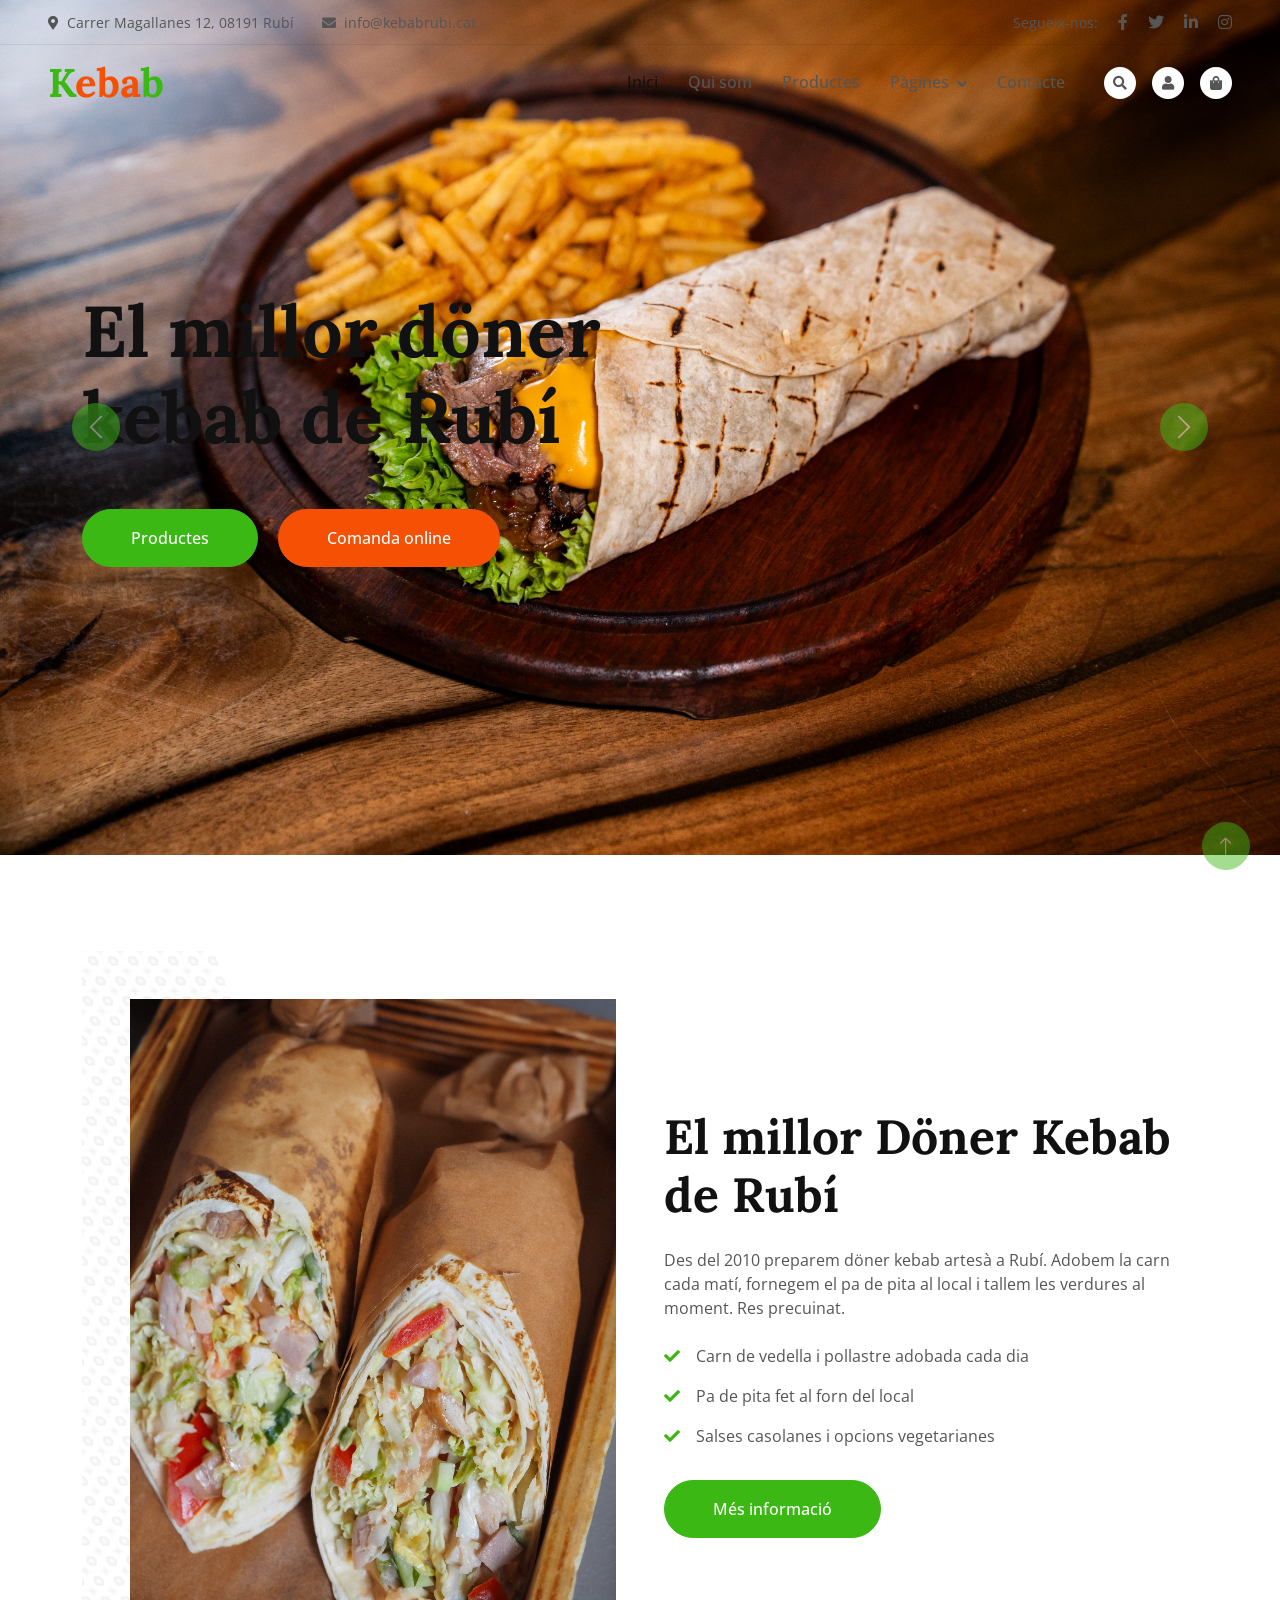
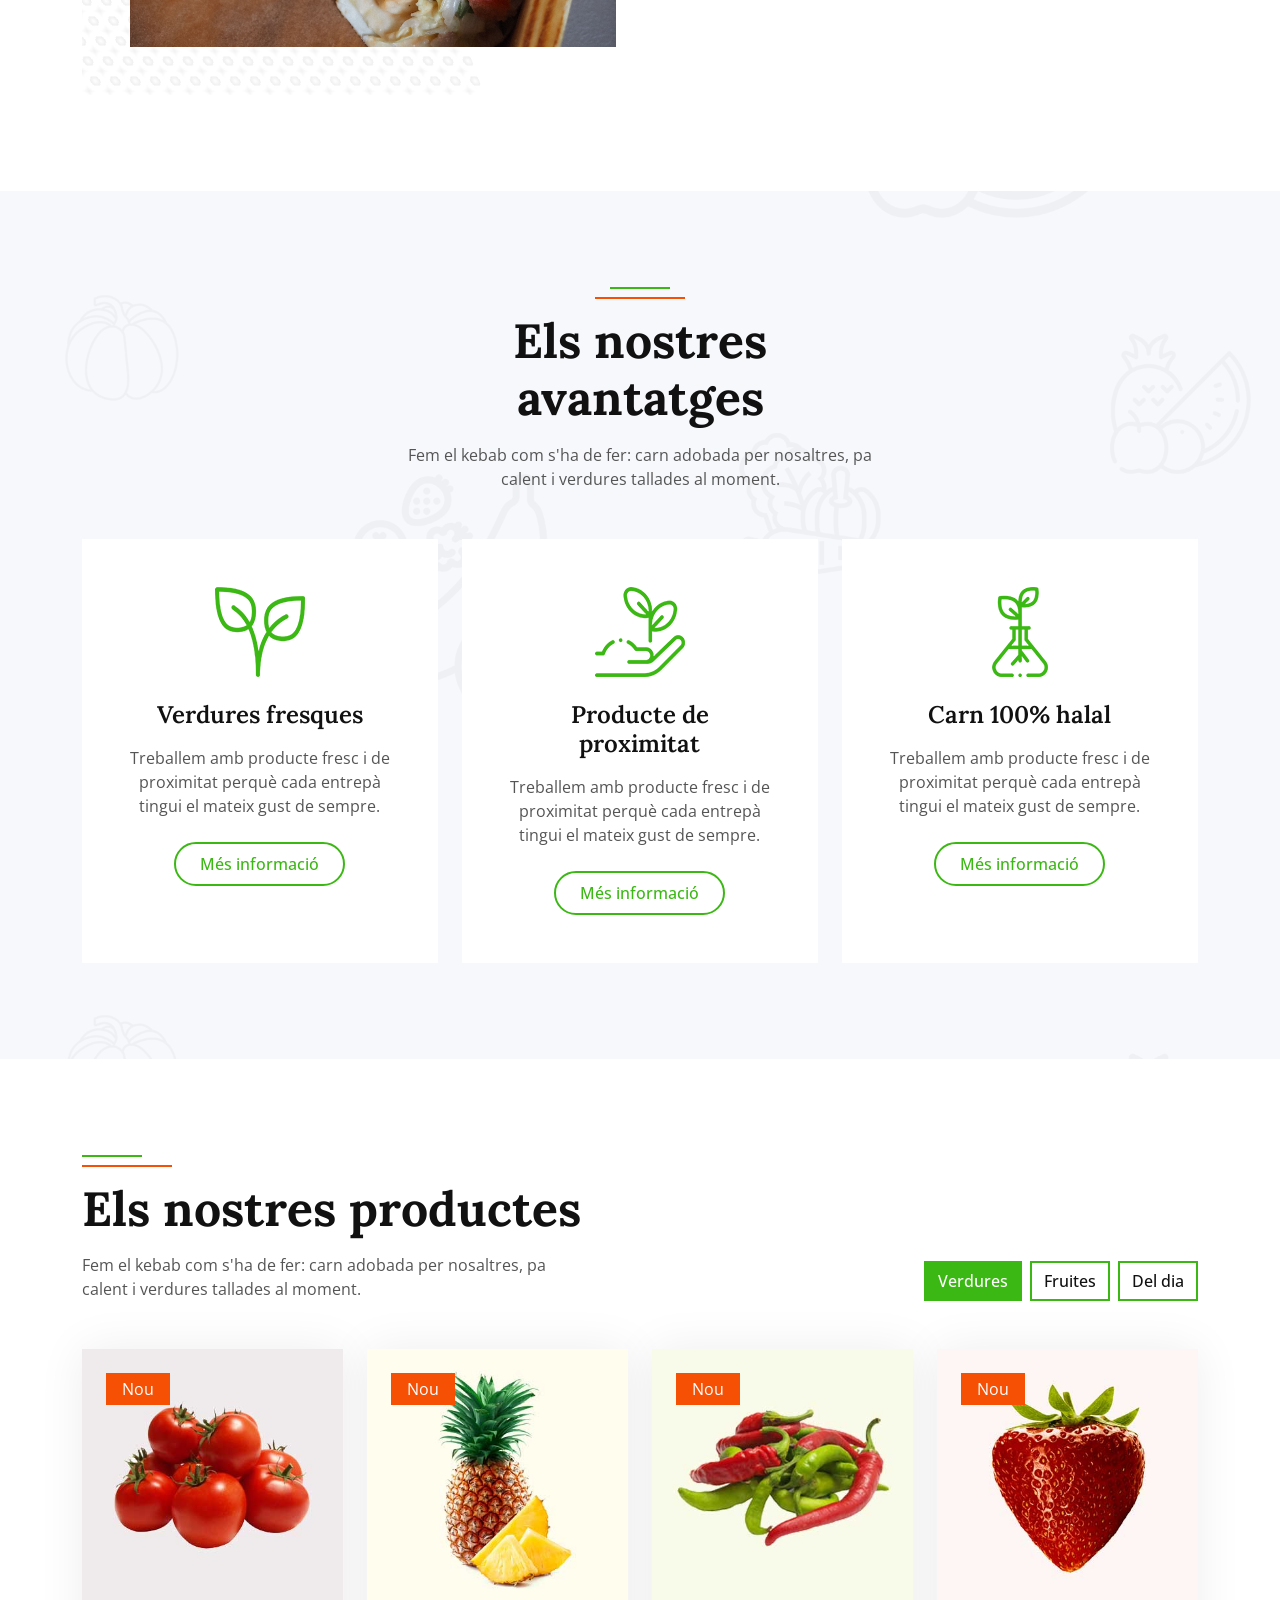
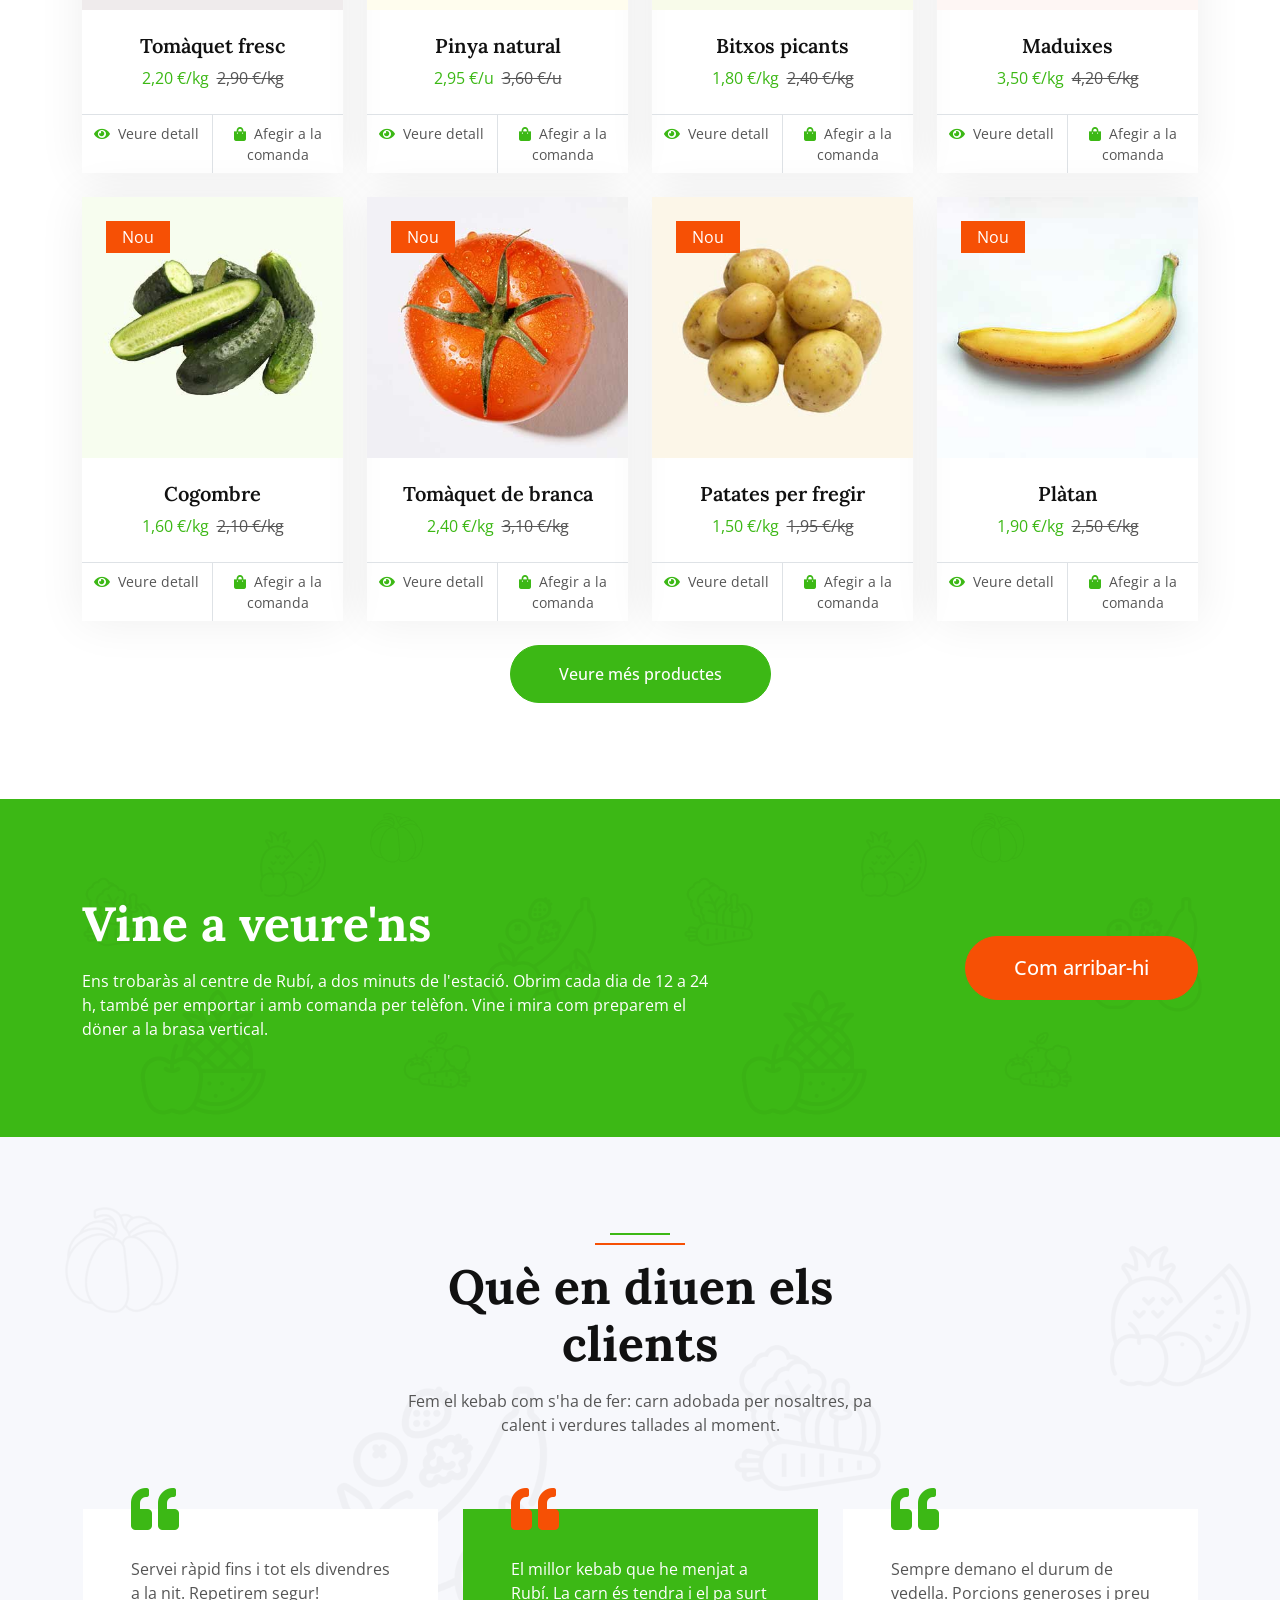
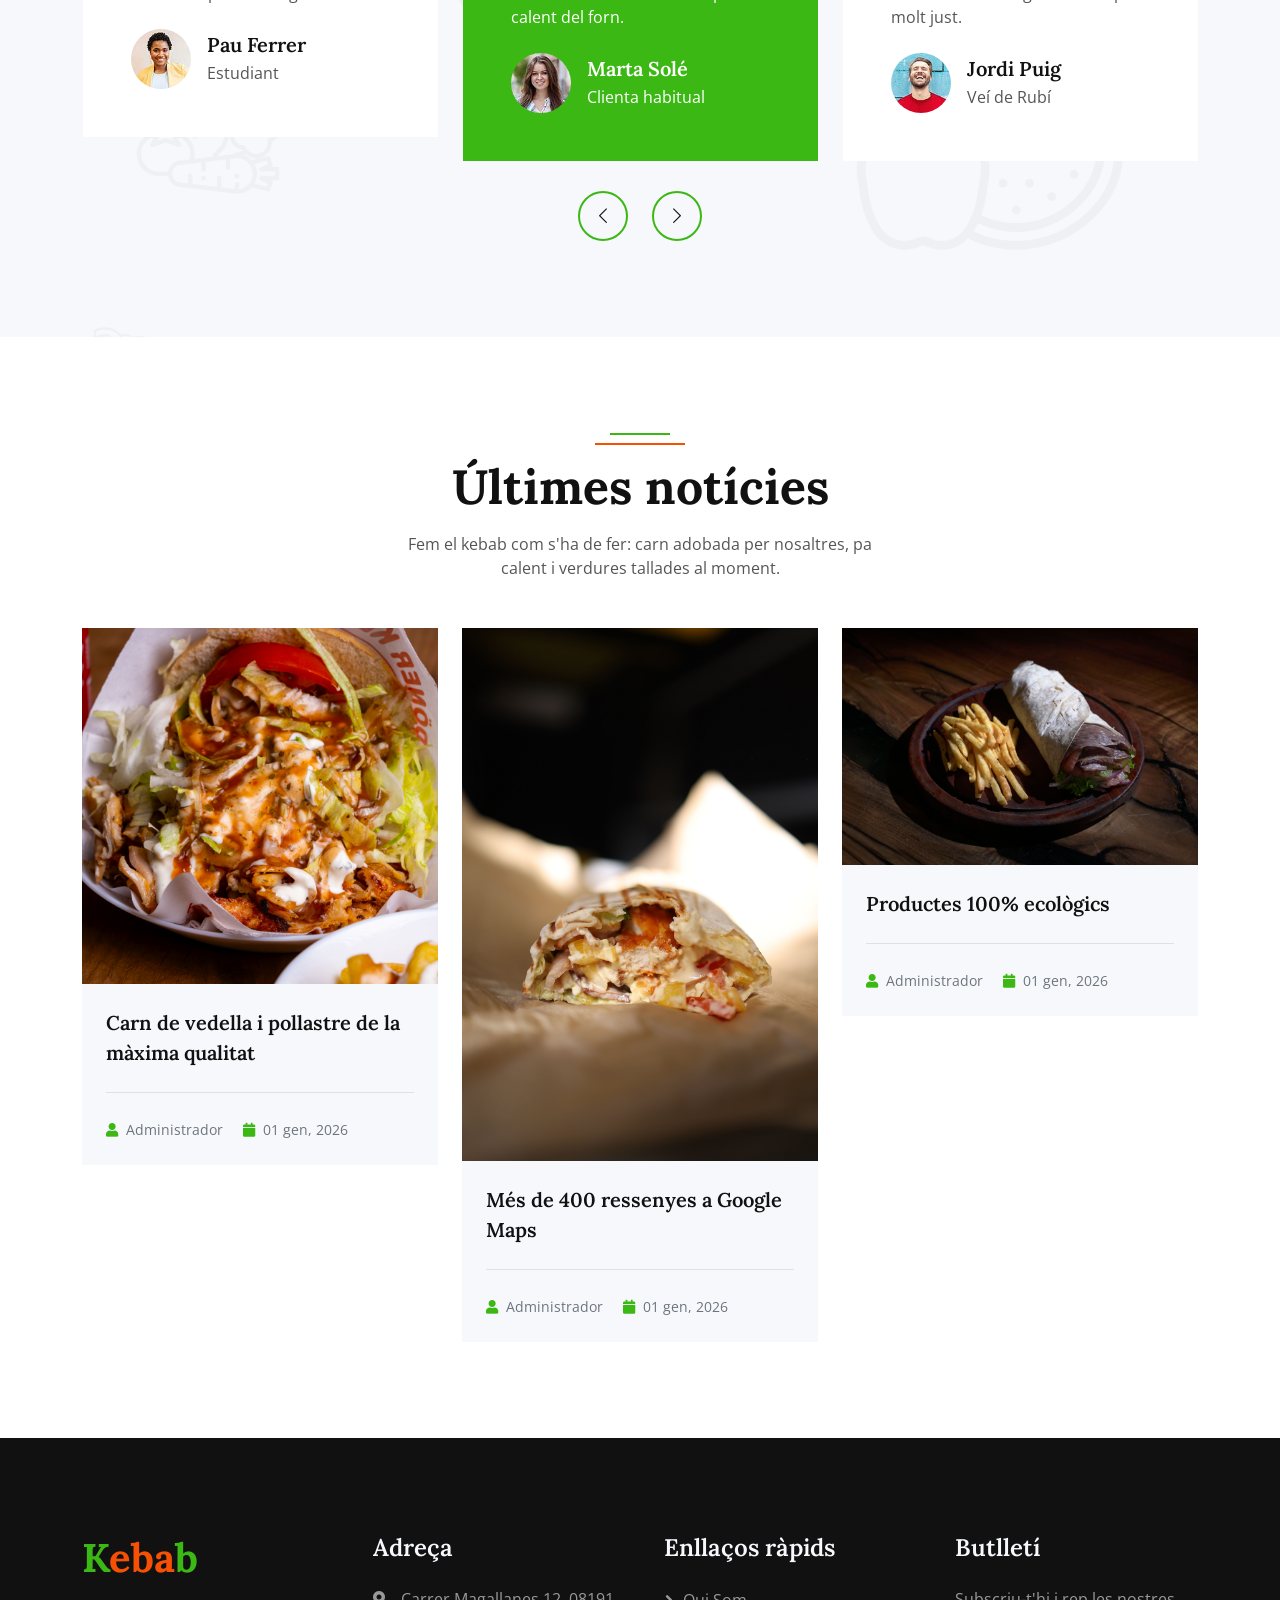
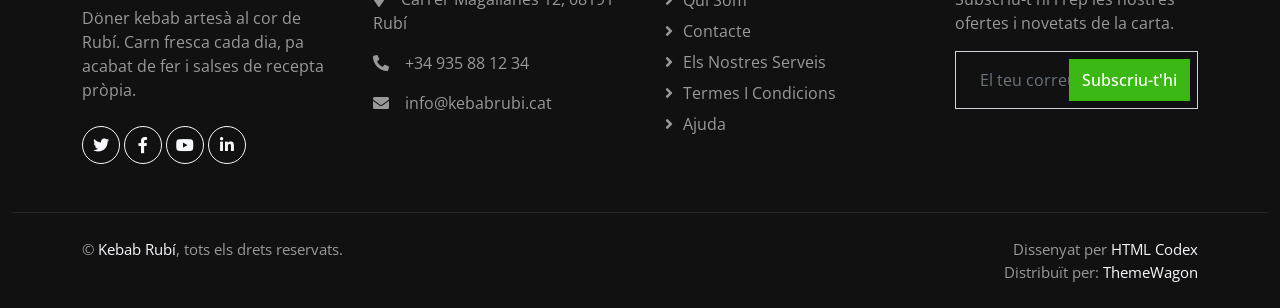
==== index.html @ 9c5b6d84 "Redistribució de carpetes" ====
<!DOCTYPE html>
<html lang="ca">

<head>
    <meta charset="utf-8">
    <title>Kebab Rubí - El millor döner kebab de Rubí</title>
    <meta content="width=device-width, initial-scale=1.0" name="viewport">
    <meta content="kebab, döner, durum, Rubí, menjar per emportar, pa de pita" name="keywords">
    <meta content="Döner kebab artesà a Rubí: carn fresca cada dia, pa acabat de fer i verdures de proximitat." name="description">

    <!-- Favicon -->
    <link href="img/favicon.ico" rel="icon">

    <!-- Google Web Fonts -->
    <link rel="preconnect" href="https://fonts.googleapis.com">
    <link rel="preconnect" href="https://fonts.gstatic.com" crossorigin>
    <link href="https://fonts.googleapis.com/css2?family=Open+Sans:wght@400;500&family=Lora:wght@600;700&display=swap" rel="stylesheet"> 

    <!-- Icon Font Stylesheet -->
    <link href="https://cdnjs.cloudflare.com/ajax/libs/font-awesome/5.10.0/css/all.min.css" rel="stylesheet">
    <link href="https://cdn.jsdelivr.net/npm/bootstrap-icons@1.4.1/font/bootstrap-icons.css" rel="stylesheet">

    <!-- Libraries Stylesheet -->
    <link href="lib/animate/animate.min.css" rel="stylesheet">
    <link href="lib/owlcarousel/assets/owl.carousel.min.css" rel="stylesheet">

    <!-- Customized Bootstrap Stylesheet -->
    <link href="css/bootstrap.min.css" rel="stylesheet">

    <!-- Template Stylesheet -->
    <link href="css/style.css" rel="stylesheet">
</head>

<body>
    <!-- Spinner Start -->
    <div id="spinner" class="show bg-white position-fixed translate-middle w-100 vh-100 top-50 start-50 d-flex align-items-center justify-content-center">
        <div class="spinner-border text-primary" role="status"></div>
    </div>
    <!-- Spinner End -->


    <!-- Navbar Start -->
    <div class="container-fluid fixed-top px-0 wow fadeIn" data-wow-delay="0.1s">
        <div class="top-bar row gx-0 align-items-center d-none d-lg-flex">
            <div class="col-lg-6 px-5 text-start">
                <small><i class="fa fa-map-marker-alt me-2"></i>Carrer Magallanes 12, 08191 Rubí</small>
                <small class="ms-4"><i class="fa fa-envelope me-2"></i>info@kebabrubi.cat</small>
            </div>
            <div class="col-lg-6 px-5 text-end">
                <small>Segueix-nos:</small>
                <a class="text-body ms-3" href=""><i class="fab fa-facebook-f"></i></a>
                <a class="text-body ms-3" href=""><i class="fab fa-twitter"></i></a>
                <a class="text-body ms-3" href=""><i class="fab fa-linkedin-in"></i></a>
                <a class="text-body ms-3" href=""><i class="fab fa-instagram"></i></a>
            </div>
        </div>

        <nav class="navbar navbar-expand-lg navbar-light py-lg-0 px-lg-5 wow fadeIn" data-wow-delay="0.1s">
            <a href="index.html" class="navbar-brand ms-4 ms-lg-0">
                <h1 class="fw-bold text-primary m-0">K<span class="text-secondary">eba</span>b</h1>
            </a>
            <button type="button" class="navbar-toggler me-4" data-bs-toggle="collapse" data-bs-target="#navbarCollapse">
                <span class="navbar-toggler-icon"></span>
            </button>
            <div class="collapse navbar-collapse" id="navbarCollapse">
                <div class="navbar-nav ms-auto p-4 p-lg-0">
                    <a href="index.html" class="nav-item nav-link active">Inici</a>
                    <a href="about.html" class="nav-item nav-link">Qui som</a>
                    <a href="product.html" class="nav-item nav-link">Productes</a>
                    <div class="nav-item dropdown">
                        <a href="#" class="nav-link dropdown-toggle" data-bs-toggle="dropdown">Pàgines</a>
                        <div class="dropdown-menu m-0">
                            <a href="blog.html" class="dropdown-item">Blog</a>
                            <a href="feature.html" class="dropdown-item">Avantatges</a>
                            <a href="testimonial.html" class="dropdown-item">Opinions</a>
                            <a href="404.html" class="dropdown-item">Pàgina 404</a>
                        </div>
                    </div>
                    <a href="contact.html" class="nav-item nav-link">Contacte</a>
                </div>
                <div class="d-none d-lg-flex ms-2">
                    <a class="btn-sm-square bg-white rounded-circle ms-3" href="">
                        <small class="fa fa-search text-body"></small>
                    </a>
                    <a class="btn-sm-square bg-white rounded-circle ms-3" href="">
                        <small class="fa fa-user text-body"></small>
                    </a>
                    <a class="btn-sm-square bg-white rounded-circle ms-3" href="">
                        <small class="fa fa-shopping-bag text-body"></small>
                    </a>
                </div>
            </div>
        </nav>
    </div>
    <!-- Navbar End -->


    <!-- Carousel Start -->
    <div class="container-fluid p-0 mb-5 wow fadeIn" data-wow-delay="0.1s">
        <div id="header-carousel" class="carousel slide" data-bs-ride="carousel">
            <div class="carousel-inner">
                <div class="carousel-item active">
                    <img class="w-100" src="img/carousel-1.jpg" alt="Image">
                    <div class="carousel-caption">
                        <div class="container">
                            <div class="row justify-content-start">
                                <div class="col-lg-7">
                                    <h1 class="display-2 mb-5 animated slideInDown">El millor döner kebab de Rubí</h1>
                                    <a href="" class="btn btn-primary rounded-pill py-sm-3 px-sm-5">Productes</a>
                                    <a href="" class="btn btn-secondary rounded-pill py-sm-3 px-sm-5 ms-3">Comanda online</a>
                                </div>
                            </div>
                        </div>
                    </div>
                </div>
                <div class="carousel-item">
                    <img class="w-100" src="img/carousel-2.jpg" alt="Image">
                    <div class="carousel-caption">
                        <div class="container">
                            <div class="row justify-content-start">
                                <div class="col-lg-7">
                                    <h1 class="display-2 mb-5 animated slideInDown">Carn fresca i pa acabat de fer</h1>
                                    <a href="" class="btn btn-primary rounded-pill py-sm-3 px-sm-5">Productes</a>
                                    <a href="" class="btn btn-secondary rounded-pill py-sm-3 px-sm-5 ms-3">Comanda online</a>
                                </div>
                            </div>
                        </div>
                    </div>
                </div>
            </div>
            <button class="carousel-control-prev" type="button" data-bs-target="#header-carousel"
                data-bs-slide="prev">
                <span class="carousel-control-prev-icon" aria-hidden="true"></span>
                <span class="visually-hidden">Anterior</span>
            </button>
            <button class="carousel-control-next" type="button" data-bs-target="#header-carousel"
                data-bs-slide="next">
                <span class="carousel-control-next-icon" aria-hidden="true"></span>
                <span class="visually-hidden">Següent</span>
            </button>
        </div>
    </div>
    <!-- Carousel End -->


    <!-- About Start -->
    <div class="container-xxl py-5">
        <div class="container">
            <div class="row g-5 align-items-center">
                <div class="col-lg-6 wow fadeIn" data-wow-delay="0.1s">
                    <div class="about-img position-relative overflow-hidden p-5 pe-0">
                        <img class="img-fluid w-100" src="img/about.jpg">
                    </div>
                </div>
                <div class="col-lg-6 wow fadeIn" data-wow-delay="0.5s">
                    <h1 class="display-5 mb-4">El millor Döner Kebab de Rubí</h1>
                    <p class="mb-4">Des del 2010 preparem döner kebab artesà a Rubí. Adobem la carn cada matí, fornegem el pa de pita al local i tallem les verdures al moment. Res precuinat.</p>
                    <p><i class="fa fa-check text-primary me-3"></i>Carn de vedella i pollastre adobada cada dia</p>
                    <p><i class="fa fa-check text-primary me-3"></i>Pa de pita fet al forn del local</p>
                    <p><i class="fa fa-check text-primary me-3"></i>Salses casolanes i opcions vegetarianes</p>
                    <a class="btn btn-primary rounded-pill py-3 px-5 mt-3" href="">Més informació</a>
                </div>
            </div>
        </div>
    </div>
    <!-- About End -->


    <!-- Feature Start -->
    <div class="container-fluid bg-light bg-icon my-5 py-6">
        <div class="container">
            <div class="section-header text-center mx-auto mb-5 wow fadeInUp" data-wow-delay="0.1s" style="max-width: 500px;">
                <h1 class="display-5 mb-3">Els nostres avantatges</h1>
                <p>Fem el kebab com s'ha de fer: carn adobada per nosaltres, pa calent i verdures tallades al moment.</p>
            </div>
            <div class="row g-4">
                <div class="col-lg-4 col-md-6 wow fadeInUp" data-wow-delay="0.1s">
                    <div class="bg-white text-center h-100 p-4 p-xl-5">
                        <img class="img-fluid mb-4" src="img/icon-1.png" alt="">
                        <h4 class="mb-3">Verdures fresques</h4>
                        <p class="mb-4">Treballem amb producte fresc i de proximitat perquè cada entrepà tingui el mateix gust de sempre.</p>
                        <a class="btn btn-outline-primary border-2 py-2 px-4 rounded-pill" href="">Més informació</a>
                    </div>
                </div>
                <div class="col-lg-4 col-md-6 wow fadeInUp" data-wow-delay="0.3s">
                    <div class="bg-white text-center h-100 p-4 p-xl-5">
                        <img class="img-fluid mb-4" src="img/icon-2.png" alt="">
                        <h4 class="mb-3">Producte de proximitat</h4>
                        <p class="mb-4">Treballem amb producte fresc i de proximitat perquè cada entrepà tingui el mateix gust de sempre.</p>
                        <a class="btn btn-outline-primary border-2 py-2 px-4 rounded-pill" href="">Més informació</a>
                    </div>
                </div>
                <div class="col-lg-4 col-md-6 wow fadeInUp" data-wow-delay="0.5s">
                    <div class="bg-white text-center h-100 p-4 p-xl-5">
                        <img class="img-fluid mb-4" src="img/icon-3.png" alt="">
                        <h4 class="mb-3">Carn 100% halal</h4>
                        <p class="mb-4">Treballem amb producte fresc i de proximitat perquè cada entrepà tingui el mateix gust de sempre.</p>
                        <a class="btn btn-outline-primary border-2 py-2 px-4 rounded-pill" href="">Més informació</a>
                    </div>
                </div>
            </div>
        </div>
    </div>
    <!-- Feature End -->


    <!-- Product Start -->
    <div class="container-xxl py-5">
        <div class="container">
            <div class="row g-0 gx-5 align-items-end">
                <div class="col-lg-6">
                    <div class="section-header text-start mb-5 wow fadeInUp" data-wow-delay="0.1s" style="max-width: 500px;">
                        <h1 class="display-5 mb-3">Els nostres productes</h1>
                        <p>Fem el kebab com s'ha de fer: carn adobada per nosaltres, pa calent i verdures tallades al moment.</p>
                    </div>
                </div>
                <div class="col-lg-6 text-start text-lg-end wow slideInRight" data-wow-delay="0.1s">
                    <ul class="nav nav-pills d-inline-flex justify-content-end mb-5">
                        <li class="nav-item me-2">
                            <a class="btn btn-outline-primary border-2 active" data-bs-toggle="pill" href="#tab-1">Verdures</a>
                        </li>
                        <li class="nav-item me-2">
                            <a class="btn btn-outline-primary border-2" data-bs-toggle="pill" href="#tab-2">Fruites</a>
                        </li>
                        <li class="nav-item me-0">
                            <a class="btn btn-outline-primary border-2" data-bs-toggle="pill" href="#tab-3">Del dia</a>
                        </li>
                    </ul>
                </div>
            </div>
            <div class="tab-content">
                <div id="tab-1" class="tab-pane fade show p-0 active">
                    <div class="row g-4">
                        <div class="col-xl-3 col-lg-4 col-md-6 wow fadeInUp" data-wow-delay="0.1s">
                            <div class="product-item">
                                <div class="position-relative bg-light overflow-hidden">
                                    <img class="img-fluid w-100" src="img/product-1.jpg" alt="">
                                    <div class="bg-secondary rounded text-white position-absolute start-0 top-0 m-4 py-1 px-3">Nou</div>
                                </div>
                                <div class="text-center p-4">
                                    <a class="d-block h5 mb-2" href="">Tomàquet fresc</a>
                                    <span class="text-primary me-1">2,20 €/kg</span>
                                    <span class="text-body text-decoration-line-through">2,90 €/kg</span>
                                </div>
                                <div class="d-flex border-top">
                                    <small class="w-50 text-center border-end py-2">
                                        <a class="text-body" href=""><i class="fa fa-eye text-primary me-2"></i>Veure detall</a>
                                    </small>
                                    <small class="w-50 text-center py-2">
                                        <a class="text-body" href=""><i class="fa fa-shopping-bag text-primary me-2"></i>Afegir a la comanda</a>
                                    </small>
                                </div>
                            </div>
                        </div>
                        <div class="col-xl-3 col-lg-4 col-md-6 wow fadeInUp" data-wow-delay="0.3s">
                            <div class="product-item">
                                <div class="position-relative bg-light overflow-hidden">
                                    <img class="img-fluid w-100" src="img/product-2.jpg" alt="">
                                    <div class="bg-secondary rounded text-white position-absolute start-0 top-0 m-4 py-1 px-3">Nou</div>
                                </div>
                                <div class="text-center p-4">
                                    <a class="d-block h5 mb-2" href="">Pinya natural</a>
                                    <span class="text-primary me-1">2,95 €/u</span>
                                    <span class="text-body text-decoration-line-through">3,60 €/u</span>
                                </div>
                                <div class="d-flex border-top">
                                    <small class="w-50 text-center border-end py-2">
                                        <a class="text-body" href=""><i class="fa fa-eye text-primary me-2"></i>Veure detall</a>
                                    </small>
                                    <small class="w-50 text-center py-2">
                                        <a class="text-body" href=""><i class="fa fa-shopping-bag text-primary me-2"></i>Afegir a la comanda</a>
                                    </small>
                                </div>
                            </div>
                        </div>
                        <div class="col-xl-3 col-lg-4 col-md-6 wow fadeInUp" data-wow-delay="0.5s">
                            <div class="product-item">
                                <div class="position-relative bg-light overflow-hidden">
                                    <img class="img-fluid w-100" src="img/product-3.jpg" alt="">
                                    <div class="bg-secondary rounded text-white position-absolute start-0 top-0 m-4 py-1 px-3">Nou</div>
                                </div>
                                <div class="text-center p-4">
                                    <a class="d-block h5 mb-2" href="">Bitxos picants</a>
                                    <span class="text-primary me-1">1,80 €/kg</span>
                                    <span class="text-body text-decoration-line-through">2,40 €/kg</span>
                                </div>
                                <div class="d-flex border-top">
                                    <small class="w-50 text-center border-end py-2">
                                        <a class="text-body" href=""><i class="fa fa-eye text-primary me-2"></i>Veure detall</a>
                                    </small>
                                    <small class="w-50 text-center py-2">
                                        <a class="text-body" href=""><i class="fa fa-shopping-bag text-primary me-2"></i>Afegir a la comanda</a>
                                    </small>
                                </div>
                            </div>
                        </div>
                        <div class="col-xl-3 col-lg-4 col-md-6 wow fadeInUp" data-wow-delay="0.7s">
                            <div class="product-item">
                                <div class="position-relative bg-light overflow-hidden">
                                    <img class="img-fluid w-100" src="img/product-4.jpg" alt="">
                                    <div class="bg-secondary rounded text-white position-absolute start-0 top-0 m-4 py-1 px-3">Nou</div>
                                </div>
                                <div class="text-center p-4">
                                    <a class="d-block h5 mb-2" href="">Maduixes</a>
                                    <span class="text-primary me-1">3,50 €/kg</span>
                                    <span class="text-body text-decoration-line-through">4,20 €/kg</span>
                                </div>
                                <div class="d-flex border-top">
                                    <small class="w-50 text-center border-end py-2">
                                        <a class="text-body" href=""><i class="fa fa-eye text-primary me-2"></i>Veure detall</a>
                                    </small>
                                    <small class="w-50 text-center py-2">
                                        <a class="text-body" href=""><i class="fa fa-shopping-bag text-primary me-2"></i>Afegir a la comanda</a>
                                    </small>
                                </div>
                            </div>
                        </div>
                        <div class="col-xl-3 col-lg-4 col-md-6 wow fadeInUp" data-wow-delay="0.1s">
                            <div class="product-item">
                                <div class="position-relative bg-light overflow-hidden">
                                    <img class="img-fluid w-100" src="img/product-5.jpg" alt="">
                                    <div class="bg-secondary rounded text-white position-absolute start-0 top-0 m-4 py-1 px-3">Nou</div>
                                </div>
                                <div class="text-center p-4">
                                    <a class="d-block h5 mb-2" href="">Cogombre</a>
                                    <span class="text-primary me-1">1,60 €/kg</span>
                                    <span class="text-body text-decoration-line-through">2,10 €/kg</span>
                                </div>
                                <div class="d-flex border-top">
                                    <small class="w-50 text-center border-end py-2">
                                        <a class="text-body" href=""><i class="fa fa-eye text-primary me-2"></i>Veure detall</a>
                                    </small>
                                    <small class="w-50 text-center py-2">
                                        <a class="text-body" href=""><i class="fa fa-shopping-bag text-primary me-2"></i>Afegir a la comanda</a>
                                    </small>
                                </div>
                            </div>
                        </div>
                        <div class="col-xl-3 col-lg-4 col-md-6 wow fadeInUp" data-wow-delay="0.3s">
                            <div class="product-item">
                                <div class="position-relative bg-light overflow-hidden">
                                    <img class="img-fluid w-100" src="img/product-6.jpg" alt="">
                                    <div class="bg-secondary rounded text-white position-absolute start-0 top-0 m-4 py-1 px-3">Nou</div>
                                </div>
                                <div class="text-center p-4">
                                    <a class="d-block h5 mb-2" href="">Tomàquet de branca</a>
                                    <span class="text-primary me-1">2,40 €/kg</span>
                                    <span class="text-body text-decoration-line-through">3,10 €/kg</span>
                                </div>
                                <div class="d-flex border-top">
                                    <small class="w-50 text-center border-end py-2">
                                        <a class="text-body" href=""><i class="fa fa-eye text-primary me-2"></i>Veure detall</a>
                                    </small>
                                    <small class="w-50 text-center py-2">
                                        <a class="text-body" href=""><i class="fa fa-shopping-bag text-primary me-2"></i>Afegir a la comanda</a>
                                    </small>
                                </div>
                            </div>
                        </div>
                        <div class="col-xl-3 col-lg-4 col-md-6 wow fadeInUp" data-wow-delay="0.5s">
                            <div class="product-item">
                                <div class="position-relative bg-light overflow-hidden">
                                    <img class="img-fluid w-100" src="img/product-7.jpg" alt="">
                                    <div class="bg-secondary rounded text-white position-absolute start-0 top-0 m-4 py-1 px-3">Nou</div>
                                </div>
                                <div class="text-center p-4">
                                    <a class="d-block h5 mb-2" href="">Patates per fregir</a>
                                    <span class="text-primary me-1">1,50 €/kg</span>
                                    <span class="text-body text-decoration-line-through">1,95 €/kg</span>
                                </div>
                                <div class="d-flex border-top">
                                    <small class="w-50 text-center border-end py-2">
                                        <a class="text-body" href=""><i class="fa fa-eye text-primary me-2"></i>Veure detall</a>
                                    </small>
                                    <small class="w-50 text-center py-2">
                                        <a class="text-body" href=""><i class="fa fa-shopping-bag text-primary me-2"></i>Afegir a la comanda</a>
                                    </small>
                                </div>
                            </div>
                        </div>
                        <div class="col-xl-3 col-lg-4 col-md-6 wow fadeInUp" data-wow-delay="0.7s">
                            <div class="product-item">
                                <div class="position-relative bg-light overflow-hidden">
                                    <img class="img-fluid w-100" src="img/product-8.jpg" alt="">
                                    <div class="bg-secondary rounded text-white position-absolute start-0 top-0 m-4 py-1 px-3">Nou</div>
                                </div>
                                <div class="text-center p-4">
                                    <a class="d-block h5 mb-2" href="">Plàtan</a>
                                    <span class="text-primary me-1">1,90 €/kg</span>
                                    <span class="text-body text-decoration-line-through">2,50 €/kg</span>
                                </div>
                                <div class="d-flex border-top">
                                    <small class="w-50 text-center border-end py-2">
                                        <a class="text-body" href=""><i class="fa fa-eye text-primary me-2"></i>Veure detall</a>
                                    </small>
                                    <small class="w-50 text-center py-2">
                                        <a class="text-body" href=""><i class="fa fa-shopping-bag text-primary me-2"></i>Afegir a la comanda</a>
                                    </small>
                                </div>
                            </div>
                        </div>
                        <div class="col-12 text-center wow fadeInUp" data-wow-delay="0.1s">
                            <a class="btn btn-primary rounded-pill py-3 px-5" href="">Veure més productes</a>
                        </div>
                    </div>
                </div>
                <div id="tab-2" class="tab-pane fade show p-0">
                    <div class="row g-4">
                        <div class="col-xl-3 col-lg-4 col-md-6">
                            <div class="product-item">
                                <div class="position-relative bg-light overflow-hidden">
                                    <img class="img-fluid w-100" src="img/product-1.jpg" alt="">
                                    <div class="bg-secondary rounded text-white position-absolute start-0 top-0 m-4 py-1 px-3">Nou</div>
                                </div>
                                <div class="text-center p-4">
                                    <a class="d-block h5 mb-2" href="">Tomàquet fresc</a>
                                    <span class="text-primary me-1">2,20 €/kg</span>
                                    <span class="text-body text-decoration-line-through">2,90 €/kg</span>
                                </div>
                                <div class="d-flex border-top">
                                    <small class="w-50 text-center border-end py-2">
                                        <a class="text-body" href=""><i class="fa fa-eye text-primary me-2"></i>Veure detall</a>
                                    </small>
                                    <small class="w-50 text-center py-2">
                                        <a class="text-body" href=""><i class="fa fa-shopping-bag text-primary me-2"></i>Afegir a la comanda</a>
                                    </small>
                                </div>
                            </div>
                        </div>
                        <div class="col-xl-3 col-lg-4 col-md-6">
                            <div class="product-item">
                                <div class="position-relative bg-light overflow-hidden">
                                    <img class="img-fluid w-100" src="img/product-2.jpg" alt="">
                                    <div class="bg-secondary rounded text-white position-absolute start-0 top-0 m-4 py-1 px-3">Nou</div>
                                </div>
                                <div class="text-center p-4">
                                    <a class="d-block h5 mb-2" href="">Pinya natural</a>
                                    <span class="text-primary me-1">2,95 €/u</span>
                                    <span class="text-body text-decoration-line-through">3,60 €/u</span>
                                </div>
                                <div class="d-flex border-top">
                                    <small class="w-50 text-center border-end py-2">
                                        <a class="text-body" href=""><i class="fa fa-eye text-primary me-2"></i>Veure detall</a>
                                    </small>
                                    <small class="w-50 text-center py-2">
                                        <a class="text-body" href=""><i class="fa fa-shopping-bag text-primary me-2"></i>Afegir a la comanda</a>
                                    </small>
                                </div>
                            </div>
                        </div>
                        <div class="col-xl-3 col-lg-4 col-md-6">
                            <div class="product-item">
                                <div class="position-relative bg-light overflow-hidden">
                                    <img class="img-fluid w-100" src="img/product-3.jpg" alt="">
                                    <div class="bg-secondary rounded text-white position-absolute start-0 top-0 m-4 py-1 px-3">Nou</div>
                                </div>
                                <div class="text-center p-4">
                                    <a class="d-block h5 mb-2" href="">Bitxos picants</a>
                                    <span class="text-primary me-1">1,80 €/kg</span>
                                    <span class="text-body text-decoration-line-through">2,40 €/kg</span>
                                </div>
                                <div class="d-flex border-top">
                                    <small class="w-50 text-center border-end py-2">
                                        <a class="text-body" href=""><i class="fa fa-eye text-primary me-2"></i>Veure detall</a>
                                    </small>
                                    <small class="w-50 text-center py-2">
                                        <a class="text-body" href=""><i class="fa fa-shopping-bag text-primary me-2"></i>Afegir a la comanda</a>
                                    </small>
                                </div>
                            </div>
                        </div>
                        <div class="col-xl-3 col-lg-4 col-md-6">
                            <div class="product-item">
                                <div class="position-relative bg-light overflow-hidden">
                                    <img class="img-fluid w-100" src="img/product-4.jpg" alt="">
                                    <div class="bg-secondary rounded text-white position-absolute start-0 top-0 m-4 py-1 px-3">Nou</div>
                                </div>
                                <div class="text-center p-4">
                                    <a class="d-block h5 mb-2" href="">Maduixes</a>
                                    <span class="text-primary me-1">3,50 €/kg</span>
                                    <span class="text-body text-decoration-line-through">4,20 €/kg</span>
                                </div>
                                <div class="d-flex border-top">
                                    <small class="w-50 text-center border-end py-2">
                                        <a class="text-body" href=""><i class="fa fa-eye text-primary me-2"></i>Veure detall</a>
                                    </small>
                                    <small class="w-50 text-center py-2">
                                        <a class="text-body" href=""><i class="fa fa-shopping-bag text-primary me-2"></i>Afegir a la comanda</a>
                                    </small>
                                </div>
                            </div>
                        </div>
                        <div class="col-xl-3 col-lg-4 col-md-6">
                            <div class="product-item">
                                <div class="position-relative bg-light overflow-hidden">
                                    <img class="img-fluid w-100" src="img/product-5.jpg" alt="">
                                    <div class="bg-secondary rounded text-white position-absolute start-0 top-0 m-4 py-1 px-3">Nou</div>
                                </div>
                                <div class="text-center p-4">
                                    <a class="d-block h5 mb-2" href="">Cogombre</a>
                                    <span class="text-primary me-1">1,60 €/kg</span>
                                    <span class="text-body text-decoration-line-through">2,10 €/kg</span>
                                </div>
                                <div class="d-flex border-top">
                                    <small class="w-50 text-center border-end py-2">
                                        <a class="text-body" href=""><i class="fa fa-eye text-primary me-2"></i>Veure detall</a>
                                    </small>
                                    <small class="w-50 text-center py-2">
                                        <a class="text-body" href=""><i class="fa fa-shopping-bag text-primary me-2"></i>Afegir a la comanda</a>
                                    </small>
                                </div>
                            </div>
                        </div>
                        <div class="col-xl-3 col-lg-4 col-md-6">
                            <div class="product-item">
                                <div class="position-relative bg-light overflow-hidden">
                                    <img class="img-fluid w-100" src="img/product-6.jpg" alt="">
                                    <div class="bg-secondary rounded text-white position-absolute start-0 top-0 m-4 py-1 px-3">Nou</div>
                                </div>
                                <div class="text-center p-4">
                                    <a class="d-block h5 mb-2" href="">Tomàquet de branca</a>
                                    <span class="text-primary me-1">2,40 €/kg</span>
                                    <span class="text-body text-decoration-line-through">3,10 €/kg</span>
                                </div>
                                <div class="d-flex border-top">
                                    <small class="w-50 text-center border-end py-2">
                                        <a class="text-body" href=""><i class="fa fa-eye text-primary me-2"></i>Veure detall</a>
                                    </small>
                                    <small class="w-50 text-center py-2">
                                        <a class="text-body" href=""><i class="fa fa-shopping-bag text-primary me-2"></i>Afegir a la comanda</a>
                                    </small>
                                </div>
                            </div>
                        </div>
                        <div class="col-xl-3 col-lg-4 col-md-6">
                            <div class="product-item">
                                <div class="position-relative bg-light overflow-hidden">
                                    <img class="img-fluid w-100" src="img/product-7.jpg" alt="">
                                    <div class="bg-secondary rounded text-white position-absolute start-0 top-0 m-4 py-1 px-3">Nou</div>
                                </div>
                                <div class="text-center p-4">
                                    <a class="d-block h5 mb-2" href="">Patates per fregir</a>
                                    <span class="text-primary me-1">1,50 €/kg</span>
                                    <span class="text-body text-decoration-line-through">1,95 €/kg</span>
                                </div>
                                <div class="d-flex border-top">
                                    <small class="w-50 text-center border-end py-2">
                                        <a class="text-body" href=""><i class="fa fa-eye text-primary me-2"></i>Veure detall</a>
                                    </small>
                                    <small class="w-50 text-center py-2">
                                        <a class="text-body" href=""><i class="fa fa-shopping-bag text-primary me-2"></i>Afegir a la comanda</a>
                                    </small>
                                </div>
                            </div>
                        </div>
                        <div class="col-xl-3 col-lg-4 col-md-6">
                            <div class="product-item">
                                <div class="position-relative bg-light overflow-hidden">
                                    <img class="img-fluid w-100" src="img/product-8.jpg" alt="">
                                    <div class="bg-secondary rounded text-white position-absolute start-0 top-0 m-4 py-1 px-3">Nou</div>
                                </div>
                                <div class="text-center p-4">
                                    <a class="d-block h5 mb-2" href="">Plàtan</a>
                                    <span class="text-primary me-1">1,90 €/kg</span>
                                    <span class="text-body text-decoration-line-through">2,50 €/kg</span>
                                </div>
                                <div class="d-flex border-top">
                                    <small class="w-50 text-center border-end py-2">
                                        <a class="text-body" href=""><i class="fa fa-eye text-primary me-2"></i>Veure detall</a>
                                    </small>
                                    <small class="w-50 text-center py-2">
                                        <a class="text-body" href=""><i class="fa fa-shopping-bag text-primary me-2"></i>Afegir a la comanda</a>
                                    </small>
                                </div>
                            </div>
                        </div>
                        <div class="col-12 text-center">
                            <a class="btn btn-primary rounded-pill py-3 px-5" href="">Veure més productes</a>
                        </div>
                    </div>
                </div>
                <div id="tab-3" class="tab-pane fade show p-0">
                    <div class="row g-4">
                        <div class="col-xl-3 col-lg-4 col-md-6">
                            <div class="product-item">
                                <div class="position-relative bg-light overflow-hidden">
                                    <img class="img-fluid w-100" src="img/product-1.jpg" alt="">
                                    <div class="bg-secondary rounded text-white position-absolute start-0 top-0 m-4 py-1 px-3">Nou</div>
                                </div>
                                <div class="text-center p-4">
                                    <a class="d-block h5 mb-2" href="">Tomàquet fresc</a>
                                    <span class="text-primary me-1">2,20 €/kg</span>
                                    <span class="text-body text-decoration-line-through">2,90 €/kg</span>
                                </div>
                                <div class="d-flex border-top">
                                    <small class="w-50 text-center border-end py-2">
                                        <a class="text-body" href=""><i class="fa fa-eye text-primary me-2"></i>Veure detall</a>
                                    </small>
                                    <small class="w-50 text-center py-2">
                                        <a class="text-body" href=""><i class="fa fa-shopping-bag text-primary me-2"></i>Afegir a la comanda</a>
                                    </small>
                                </div>
                            </div>
                        </div>
                        <div class="col-xl-3 col-lg-4 col-md-6">
                            <div class="product-item">
                                <div class="position-relative bg-light overflow-hidden">
                                    <img class="img-fluid w-100" src="img/product-2.jpg" alt="">
                                    <div class="bg-secondary rounded text-white position-absolute start-0 top-0 m-4 py-1 px-3">Nou</div>
                                </div>
                                <div class="text-center p-4">
                                    <a class="d-block h5 mb-2" href="">Pinya natural</a>
                                    <span class="text-primary me-1">2,95 €/u</span>
                                    <span class="text-body text-decoration-line-through">3,60 €/u</span>
                                </div>
                                <div class="d-flex border-top">
                                    <small class="w-50 text-center border-end py-2">
                                        <a class="text-body" href=""><i class="fa fa-eye text-primary me-2"></i>Veure detall</a>
                                    </small>
                                    <small class="w-50 text-center py-2">
                                        <a class="text-body" href=""><i class="fa fa-shopping-bag text-primary me-2"></i>Afegir a la comanda</a>
                                    </small>
                                </div>
                            </div>
                        </div>
                        <div class="col-xl-3 col-lg-4 col-md-6">
                            <div class="product-item">
                                <div class="position-relative bg-light overflow-hidden">
                                    <img class="img-fluid w-100" src="img/product-3.jpg" alt="">
                                    <div class="bg-secondary rounded text-white position-absolute start-0 top-0 m-4 py-1 px-3">Nou</div>
                                </div>
                                <div class="text-center p-4">
                                    <a class="d-block h5 mb-2" href="">Bitxos picants</a>
                                    <span class="text-primary me-1">1,80 €/kg</span>
                                    <span class="text-body text-decoration-line-through">2,40 €/kg</span>
                                </div>
                                <div class="d-flex border-top">
                                    <small class="w-50 text-center border-end py-2">
                                        <a class="text-body" href=""><i class="fa fa-eye text-primary me-2"></i>Veure detall</a>
                                    </small>
                                    <small class="w-50 text-center py-2">
                                        <a class="text-body" href=""><i class="fa fa-shopping-bag text-primary me-2"></i>Afegir a la comanda</a>
                                    </small>
                                </div>
                            </div>
                        </div>
                        <div class="col-xl-3 col-lg-4 col-md-6">
                            <div class="product-item">
                                <div class="position-relative bg-light overflow-hidden">
                                    <img class="img-fluid w-100" src="img/product-4.jpg" alt="">
                                    <div class="bg-secondary rounded text-white position-absolute start-0 top-0 m-4 py-1 px-3">Nou</div>
                                </div>
                                <div class="text-center p-4">
                                    <a class="d-block h5 mb-2" href="">Maduixes</a>
                                    <span class="text-primary me-1">3,50 €/kg</span>
                                    <span class="text-body text-decoration-line-through">4,20 €/kg</span>
                                </div>
                                <div class="d-flex border-top">
                                    <small class="w-50 text-center border-end py-2">
                                        <a class="text-body" href=""><i class="fa fa-eye text-primary me-2"></i>Veure detall</a>
                                    </small>
                                    <small class="w-50 text-center py-2">
                                        <a class="text-body" href=""><i class="fa fa-shopping-bag text-primary me-2"></i>Afegir a la comanda</a>
                                    </small>
                                </div>
                            </div>
                        </div>
                        <div class="col-xl-3 col-lg-4 col-md-6">
                            <div class="product-item">
                                <div class="position-relative bg-light overflow-hidden">
                                    <img class="img-fluid w-100" src="img/product-5.jpg" alt="">
                                    <div class="bg-secondary rounded text-white position-absolute start-0 top-0 m-4 py-1 px-3">Nou</div>
                                </div>
                                <div class="text-center p-4">
                                    <a class="d-block h5 mb-2" href="">Cogombre</a>
                                    <span class="text-primary me-1">1,60 €/kg</span>
                                    <span class="text-body text-decoration-line-through">2,10 €/kg</span>
                                </div>
                                <div class="d-flex border-top">
                                    <small class="w-50 text-center border-end py-2">
                                        <a class="text-body" href=""><i class="fa fa-eye text-primary me-2"></i>Veure detall</a>
                                    </small>
                                    <small class="w-50 text-center py-2">
                                        <a class="text-body" href=""><i class="fa fa-shopping-bag text-primary me-2"></i>Afegir a la comanda</a>
                                    </small>
                                </div>
                            </div>
                        </div>
                        <div class="col-xl-3 col-lg-4 col-md-6">
                            <div class="product-item">
                                <div class="position-relative bg-light overflow-hidden">
                                    <img class="img-fluid w-100" src="img/product-6.jpg" alt="">
                                    <div class="bg-secondary rounded text-white position-absolute start-0 top-0 m-4 py-1 px-3">Nou</div>
                                </div>
                                <div class="text-center p-4">
                                    <a class="d-block h5 mb-2" href="">Tomàquet de branca</a>
                                    <span class="text-primary me-1">2,40 €/kg</span>
                                    <span class="text-body text-decoration-line-through">3,10 €/kg</span>
                                </div>
                                <div class="d-flex border-top">
                                    <small class="w-50 text-center border-end py-2">
                                        <a class="text-body" href=""><i class="fa fa-eye text-primary me-2"></i>Veure detall</a>
                                    </small>
                                    <small class="w-50 text-center py-2">
                                        <a class="text-body" href=""><i class="fa fa-shopping-bag text-primary me-2"></i>Afegir a la comanda</a>
                                    </small>
                                </div>
                            </div>
                        </div>
                        <div class="col-xl-3 col-lg-4 col-md-6">
                            <div class="product-item">
                                <div class="position-relative bg-light overflow-hidden">
                                    <img class="img-fluid w-100" src="img/product-7.jpg" alt="">
                                    <div class="bg-secondary rounded text-white position-absolute start-0 top-0 m-4 py-1 px-3">Nou</div>
                                </div>
                                <div class="text-center p-4">
                                    <a class="d-block h5 mb-2" href="">Patates per fregir</a>
                                    <span class="text-primary me-1">1,50 €/kg</span>
                                    <span class="text-body text-decoration-line-through">1,95 €/kg</span>
                                </div>
                                <div class="d-flex border-top">
                                    <small class="w-50 text-center border-end py-2">
                                        <a class="text-body" href=""><i class="fa fa-eye text-primary me-2"></i>Veure detall</a>
                                    </small>
                                    <small class="w-50 text-center py-2">
                                        <a class="text-body" href=""><i class="fa fa-shopping-bag text-primary me-2"></i>Afegir a la comanda</a>
                                    </small>
                                </div>
                            </div>
                        </div>
                        <div class="col-xl-3 col-lg-4 col-md-6">
                            <div class="product-item">
                                <div class="position-relative bg-light overflow-hidden">
                                    <img class="img-fluid w-100" src="img/product-8.jpg" alt="">
                                    <div class="bg-secondary rounded text-white position-absolute start-0 top-0 m-4 py-1 px-3">Nou</div>
                                </div>
                                <div class="text-center p-4">
                                    <a class="d-block h5 mb-2" href="">Plàtan</a>
                                    <span class="text-primary me-1">1,90 €/kg</span>
                                    <span class="text-body text-decoration-line-through">2,50 €/kg</span>
                                </div>
                                <div class="d-flex border-top">
                                    <small class="w-50 text-center border-end py-2">
                                        <a class="text-body" href=""><i class="fa fa-eye text-primary me-2"></i>Veure detall</a>
                                    </small>
                                    <small class="w-50 text-center py-2">
                                        <a class="text-body" href=""><i class="fa fa-shopping-bag text-primary me-2"></i>Afegir a la comanda</a>
                                    </small>
                                </div>
                            </div>
                        </div>
                        <div class="col-12 text-center">
                            <a class="btn btn-primary rounded-pill py-3 px-5" href="">Veure més productes</a>
                        </div>
                    </div>
                </div>
            </div>
        </div>
    </div>
    <!-- Product End -->


    <!-- Firm Visit Start -->
    <div class="container-fluid bg-primary bg-icon mt-5 py-6">
        <div class="container">
            <div class="row g-5 align-items-center">
                <div class="col-md-7 wow fadeIn" data-wow-delay="0.1s">
                    <h1 class="display-5 text-white mb-3">Vine a veure'ns</h1>
                    <p class="text-white mb-0">Ens trobaràs al centre de Rubí, a dos minuts de l'estació. Obrim cada dia de 12 a 24 h, també per emportar i amb comanda per telèfon. Vine i mira com preparem el döner a la brasa vertical.</p>
                </div>
                <div class="col-md-5 text-md-end wow fadeIn" data-wow-delay="0.5s">
                    <a class="btn btn-lg btn-secondary rounded-pill py-3 px-5" href="">Com arribar-hi</a>
                </div>
            </div>
        </div>
    </div>
    <!-- Firm Visit End -->


    <!-- Testimonial Start -->
    <div class="container-fluid bg-light bg-icon py-6 mb-5">
        <div class="container">
            <div class="section-header text-center mx-auto mb-5 wow fadeInUp" data-wow-delay="0.1s" style="max-width: 500px;">
                <h1 class="display-5 mb-3">Què en diuen els clients</h1>
                <p>Fem el kebab com s'ha de fer: carn adobada per nosaltres, pa calent i verdures tallades al moment.</p>
            </div>
            <div class="owl-carousel testimonial-carousel wow fadeInUp" data-wow-delay="0.1s">
                <div class="testimonial-item position-relative bg-white p-5 mt-4">
                    <i class="fa fa-quote-left fa-3x text-primary position-absolute top-0 start-0 mt-n4 ms-5"></i>
                    <p class="mb-4">El millor kebab que he menjat a Rubí. La carn és tendra i el pa surt calent del forn.</p>
                    <div class="d-flex align-items-center">
                        <img class="flex-shrink-0 rounded-circle" src="img/testimonial-1.jpg" alt="">
                        <div class="ms-3">
                            <h5 class="mb-1">Marta Solé</h5>
                            <span>Clienta habitual</span>
                        </div>
                    </div>
                </div>
                <div class="testimonial-item position-relative bg-white p-5 mt-4">
                    <i class="fa fa-quote-left fa-3x text-primary position-absolute top-0 start-0 mt-n4 ms-5"></i>
                    <p class="mb-4">Sempre demano el durum de vedella. Porcions generoses i preu molt just.</p>
                    <div class="d-flex align-items-center">
                        <img class="flex-shrink-0 rounded-circle" src="img/testimonial-2.jpg" alt="">
                        <div class="ms-3">
                            <h5 class="mb-1">Jordi Puig</h5>
                            <span>Veí de Rubí</span>
                        </div>
                    </div>
                </div>
                <div class="testimonial-item position-relative bg-white p-5 mt-4">
                    <i class="fa fa-quote-left fa-3x text-primary position-absolute top-0 start-0 mt-n4 ms-5"></i>
                    <p class="mb-4">Les verdures són fresquíssimes i les salses casolanes fan la diferència.</p>
                    <div class="d-flex align-items-center">
                        <img class="flex-shrink-0 rounded-circle" src="img/testimonial-3.jpg" alt="">
                        <div class="ms-3">
                            <h5 class="mb-1">Nadia El Amrani</h5>
                            <span>Clienta habitual</span>
                        </div>
                    </div>
                </div>
                <div class="testimonial-item position-relative bg-white p-5 mt-4">
                    <i class="fa fa-quote-left fa-3x text-primary position-absolute top-0 start-0 mt-n4 ms-5"></i>
                    <p class="mb-4">Servei ràpid fins i tot els divendres a la nit. Repetirem segur!</p>
                    <div class="d-flex align-items-center">
                        <img class="flex-shrink-0 rounded-circle" src="img/testimonial-4.jpg" alt="">
                        <div class="ms-3">
                            <h5 class="mb-1">Pau Ferrer</h5>
                            <span>Estudiant</span>
                        </div>
                    </div>
                </div>
            </div>
        </div>
    </div>
    <!-- Testimonial End -->


    <!-- Blog Start -->
    <div class="container-xxl py-5">
        <div class="container">
            <div class="section-header text-center mx-auto mb-5 wow fadeInUp" data-wow-delay="0.1s" style="max-width: 500px;">
                <h1 class="display-5 mb-3">Últimes notícies</h1>
                <p>Fem el kebab com s'ha de fer: carn adobada per nosaltres, pa calent i verdures tallades al moment.</p>
            </div>
            <div class="row g-4">
                <div class="col-lg-4 col-md-6 wow fadeInUp" data-wow-delay="0.1s">
                    <img class="img-fluid" src="img/blog-1.jpg" alt="">
                    <div class="bg-light p-4">
                        <a class="d-block h5 lh-base mb-4" href="">Carn de vedella i pollastre de la màxima qualitat</a>
                        <div class="text-muted border-top pt-4">
                            <small class="me-3"><i class="fa fa-user text-primary me-2"></i>Administrador</small>
                            <small class="me-3"><i class="fa fa-calendar text-primary me-2"></i>01 gen, 2026</small>
                        </div>
                    </div>
                </div>
                <div class="col-lg-4 col-md-6 wow fadeInUp" data-wow-delay="0.3s">
                    <img class="img-fluid" src="img/blog-2.jpg" alt="">
                    <div class="bg-light p-4">
                        <a class="d-block h5 lh-base mb-4" href="">Més de 400 ressenyes a Google Maps</a>
                        <div class="text-muted border-top pt-4">
                            <small class="me-3"><i class="fa fa-user text-primary me-2"></i>Administrador</small>
                            <small class="me-3"><i class="fa fa-calendar text-primary me-2"></i>01 gen, 2026</small>
                        </div>
                    </div>
                </div>
                <div class="col-lg-4 col-md-6 wow fadeInUp" data-wow-delay="0.5s">
                    <img class="img-fluid" src="img/blog-3.jpg" alt="">
                    <div class="bg-light p-4">
                        <a class="d-block h5 lh-base mb-4" href="">Productes 100% ecològics</a>
                        <div class="text-muted border-top pt-4">
                            <small class="me-3"><i class="fa fa-user text-primary me-2"></i>Administrador</small>
                            <small class="me-3"><i class="fa fa-calendar text-primary me-2"></i>01 gen, 2026</small>
                        </div>
                    </div>
                </div>
            </div>
        </div>
    </div>
    <!-- Blog End -->


    <!-- Footer Start -->
    <div class="container-fluid bg-dark footer mt-5 pt-5 wow fadeIn" data-wow-delay="0.1s">
        <div class="container py-5">
            <div class="row g-5">
                <div class="col-lg-3 col-md-6">
                    <h1 class="fw-bold text-primary mb-4">K<span class="text-secondary">eba</span>b</h1>
                    <p>Döner kebab artesà al cor de Rubí. Carn fresca cada dia, pa acabat de fer i salses de recepta pròpia.</p>
                    <div class="d-flex pt-2">
                        <a class="btn btn-square btn-outline-light rounded-circle me-1" href=""><i class="fab fa-twitter"></i></a>
                        <a class="btn btn-square btn-outline-light rounded-circle me-1" href=""><i class="fab fa-facebook-f"></i></a>
                        <a class="btn btn-square btn-outline-light rounded-circle me-1" href=""><i class="fab fa-youtube"></i></a>
                        <a class="btn btn-square btn-outline-light rounded-circle me-0" href=""><i class="fab fa-linkedin-in"></i></a>
                    </div>
                </div>
                <div class="col-lg-3 col-md-6">
                    <h4 class="text-light mb-4">Adreça</h4>
                    <p><i class="fa fa-map-marker-alt me-3"></i>Carrer Magallanes 12, 08191 Rubí</p>
                    <p><i class="fa fa-phone-alt me-3"></i>+34 935 88 12 34</p>
                    <p><i class="fa fa-envelope me-3"></i>info@kebabrubi.cat</p>
                </div>
                <div class="col-lg-3 col-md-6">
                    <h4 class="text-light mb-4">Enllaços ràpids</h4>
                    <a class="btn btn-link" href="">Qui som</a>
                    <a class="btn btn-link" href="">Contacte</a>
                    <a class="btn btn-link" href="">Els nostres serveis</a>
                    <a class="btn btn-link" href="">Termes i condicions</a>
                    <a class="btn btn-link" href="">Ajuda</a>
                </div>
                <div class="col-lg-3 col-md-6">
                    <h4 class="text-light mb-4">Butlletí</h4>
                    <p>Subscriu-t'hi i rep les nostres ofertes i novetats de la carta.</p>
                    <div class="position-relative mx-auto" style="max-width: 400px;">
                        <input class="form-control bg-transparent w-100 py-3 ps-4 pe-5" type="text" placeholder="El teu correu">
                        <button type="button" class="btn btn-primary py-2 position-absolute top-0 end-0 mt-2 me-2">Subscriu-t'hi</button>
                    </div>
                </div>
            </div>
        </div>
        <div class="container-fluid copyright">
            <div class="container">
                <div class="row">
                    <div class="col-md-6 text-center text-md-start mb-3 mb-md-0">
                        &copy; <a href="#">Kebab Rubí</a>, tots els drets reservats.
                    </div>
                    <div class="col-md-6 text-center text-md-end">
                        <!--/*** This template is free as long as you keep the footer author’s credit link/attribution link/backlink. If you'd like to use the template without the footer author’s credit link/attribution link/backlink, you can purchase the Credit Removal License from "https://htmlcodex.com/credit-removal". Thank you for your support. ***/-->
                        Dissenyat per <a href="https://htmlcodex.com">HTML Codex</a>
                        <br>Distribuït per: <a href="https://themewagon.com" target="_blank">ThemeWagon</a>
                    </div>
                </div>
            </div>
        </div>
    </div>
    <!-- Footer End -->


    <!-- Back to Top -->
    <a href="#" class="btn btn-lg btn-primary btn-lg-square rounded-circle back-to-top"><i class="bi bi-arrow-up"></i></a>


    <!-- JavaScript Libraries -->
    <script src="https://code.jquery.com/jquery-3.4.1.min.js"></script>
    <script src="https://cdn.jsdelivr.net/npm/bootstrap@5.0.0/dist/js/bootstrap.bundle.min.js"></script>
    <script src="lib/wow/wow.min.js"></script>
    <script src="lib/easing/easing.min.js"></script>
    <script src="lib/waypoints/waypoints.min.js"></script>
    <script src="lib/owlcarousel/owl.carousel.min.js"></script>

    <!-- Template Javascript -->
    <script src="js/main.js"></script>
</body>

</html>
---- css/style.css ----
/********** Template CSS **********/
:root {
    --primary: #3CB815;
    --secondary: #F65005;
    --light: #F7F8FC;
    --dark: #111111;
}

.back-to-top {
    position: fixed;
    display: none;
    right: 30px;
    bottom: 30px;
    z-index: 99;
}

.my-6 {
    margin-top: 6rem;
    margin-bottom: 6rem;
}

.py-6 {
    padding-top: 6rem;
    padding-bottom: 6rem;
}

.bg-icon {
    background: url(../img/bg-icon.png) center center repeat;
    background-size: contain;
}


/*** Spinner ***/
#spinner {
    opacity: 0;
    visibility: hidden;
    transition: opacity .5s ease-out, visibility 0s linear .5s;
    z-index: 99999;
}

#spinner.show {
    transition: opacity .5s ease-out, visibility 0s linear 0s;
    visibility: visible;
    opacity: 1;
}


/*** Button ***/
.btn {
    font-weight: 500;
    transition: .5s;
}

.btn.btn-primary,
.btn.btn-secondary,
.btn.btn-outline-primary:hover,
.btn.btn-outline-secondary:hover {
    color: #FFFFFF;
}

.btn-square {
    width: 38px;
    height: 38px;
}

.btn-sm-square {
    width: 32px;
    height: 32px;
}

.btn-lg-square {
    width: 48px;
    height: 48px;
}

.btn-square,
.btn-sm-square,
.btn-lg-square {
    padding: 0;
    display: flex;
    align-items: center;
    justify-content: center;
    font-weight: normal;
}


/*** Navbar ***/
.fixed-top {
    transition: .5s;
}

.top-bar {
    height: 45px;
    border-bottom: 1px solid rgba(0, 0, 0, .07);
}

.navbar .dropdown-toggle::after {
    border: none;
    content: "\f107";
    font-family: "Font Awesome 5 Free";
    font-weight: 900;
    vertical-align: middle;
    margin-left: 8px;
}

.navbar .navbar-nav .nav-link {
    padding: 25px 15px;
    color: #555555;
    font-weight: 500;
    outline: none;
}

.navbar .navbar-nav .nav-link:hover,
.navbar .navbar-nav .nav-link.active {
    color: var(--dark);
}

@media (max-width: 991.98px) {
    .navbar .navbar-nav {
        margin-top: 10px;
        border-top: 1px solid rgba(0, 0, 0, .07);
        background: #FFFFFF;
    }

    .navbar .navbar-nav .nav-link {
        padding: 10px 0;
    }
}

@media (min-width: 992px) {
    .navbar .nav-item .dropdown-menu {
        display: block;
        visibility: hidden;
        top: 100%;
        transform: rotateX(-75deg);
        transform-origin: 0% 0%;
        transition: .5s;
        opacity: 0;
    }

    .navbar .nav-item:hover .dropdown-menu {
        transform: rotateX(0deg);
        visibility: visible;
        transition: .5s;
        opacity: 1;
    }
}


/*** Header ***/
.carousel-caption {
    top: 0;
    left: 0;
    right: 0;
    bottom: 0;
    display: flex;
    align-items: center;
    justify-content: center;
    text-align: start;
    z-index: 1;
}

.carousel-control-prev,
.carousel-control-next {
    width: 15%;
}

.carousel-control-prev-icon,
.carousel-control-next-icon {
    width: 3rem;
    height: 3rem;
    background-color: var(--primary);
    border: 10px solid var(--primary);
    border-radius: 3rem;
}

@media (max-width: 768px) {
    #header-carousel .carousel-item {
        position: relative;
        min-height: 450px;
    }
    
    #header-carousel .carousel-item img {
        position: absolute;
        width: 100%;
        height: 100%;
        object-fit: cover;
    }
}

.page-header {
    padding-top: 12rem;
    padding-bottom: 6rem;
    background: url(../img/carousel-1.jpg) top right no-repeat;
    background-size: cover;
}

.breadcrumb-item+.breadcrumb-item::before {
    color: #999999;
}


/*** Section Header ***/
.section-header {
    position: relative;
    padding-top: 25px;
}

.section-header::before {
    position: absolute;
    content: "";
    width: 60px;
    height: 2px;
    top: 0;
    left: 50%;
    transform: translateX(-50%);
    background: var(--primary);
}

.section-header::after {
    position: absolute;
    content: "";
    width: 90px;
    height: 2px;
    top: 10px;
    left: 50%;
    transform: translateX(-50%);
    background: var(--secondary);
}

.section-header.text-start::before,
.section-header.text-start::after {
    left: 0;
    transform: translateX(0);
}



/*** About ***/
.about-img img {
    position: relative;
    z-index: 2;
}

.about-img::before {
    position: absolute;
    content: "";
    top: 0;
    left: -50%;
    width: 100%;
    height: 100%;
    background-image: -webkit-repeating-radial-gradient(#FFFFFF, #EEEEEE 5px, transparent 5px, transparent 10px);
    background-image: -moz-repeating-radial-gradient(#FFFFFF, #EEEEEE 5px, transparent 5px, transparent 10px);
    background-image: -ms-repeating-radial-gradient(#FFFFFF, #EEEEEE 5px, transparent 5px, transparent 10px);
    background-image: -o-repeating-radial-gradient(#FFFFFF, #EEEEEE 5px, transparent 5px, transparent 10px);
    background-image: repeating-radial-gradient(#FFFFFF, #EEEEEE 5px, transparent 5px, transparent 10px);
    background-size: 20px 20px;
    transform: skew(20deg);
    z-index: 1;
}


/*** Product ***/
.nav-pills .nav-item .btn {
    color: var(--dark);
}

.nav-pills .nav-item .btn:hover,
.nav-pills .nav-item .btn.active {
    color: #FFFFFF;
}

.product-item {
    box-shadow: 0 0 45px rgba(0, 0, 0, .07);
}

.product-item img {
    transition: .5s;
}

.product-item:hover img {
    transform: scale(1.1);
}

.product-item small a:hover {
    color: var(--primary) !important;
}


/*** Testimonial ***/
.testimonial-carousel .owl-item .testimonial-item img {
    width: 60px;
    height: 60px;
}

.testimonial-carousel .owl-item .testimonial-item,
.testimonial-carousel .owl-item .testimonial-item * {
    transition: .5s;
}

.testimonial-carousel .owl-item.center .testimonial-item {
    background: var(--primary) !important;
}

.testimonial-carousel .owl-item.center .testimonial-item * {
    color: #FFFFFF !important;
}

.testimonial-carousel .owl-item.center .testimonial-item i {
    color: var(--secondary) !important;
}

.testimonial-carousel .owl-nav {
    margin-top: 30px;
    display: flex;
    justify-content: center;
}

.testimonial-carousel .owl-nav .owl-prev,
.testimonial-carousel .owl-nav .owl-next {
    margin: 0 12px;
    width: 50px;
    height: 50px;
    display: flex;
    align-items: center;
    justify-content: center;
    color: var(--dark);
    border: 2px solid var(--primary);
    border-radius: 50px;
    font-size: 18px;
    transition: .5s;
}

.testimonial-carousel .owl-nav .owl-prev:hover,
.testimonial-carousel .owl-nav .owl-next:hover {
    color: #FFFFFF;
    background: var(--primary);
}


/*** Footer ***/
.footer {
    color: #999999;
}

.footer .btn.btn-link {
    display: block;
    margin-bottom: 5px;
    padding: 0;
    text-align: left;
    color: #999999;
    font-weight: normal;
    text-transform: capitalize;
    transition: .3s;
}

.footer .btn.btn-link::before {
    position: relative;
    content: "\f105";
    font-family: "Font Awesome 5 Free";
    font-weight: 900;
    color: #999999;
    margin-right: 10px;
}

.footer .btn.btn-link:hover {
    color: var(--light);
    letter-spacing: 1px;
    box-shadow: none;
}

.footer .copyright {
    padding: 25px 0;
    font-size: 15px;
    border-top: 1px solid rgba(256, 256, 256, .1);
}

.footer .copyright a {
    color: var(--light);
}

.footer .copyright a:hover {
    color: var(--primary);
}
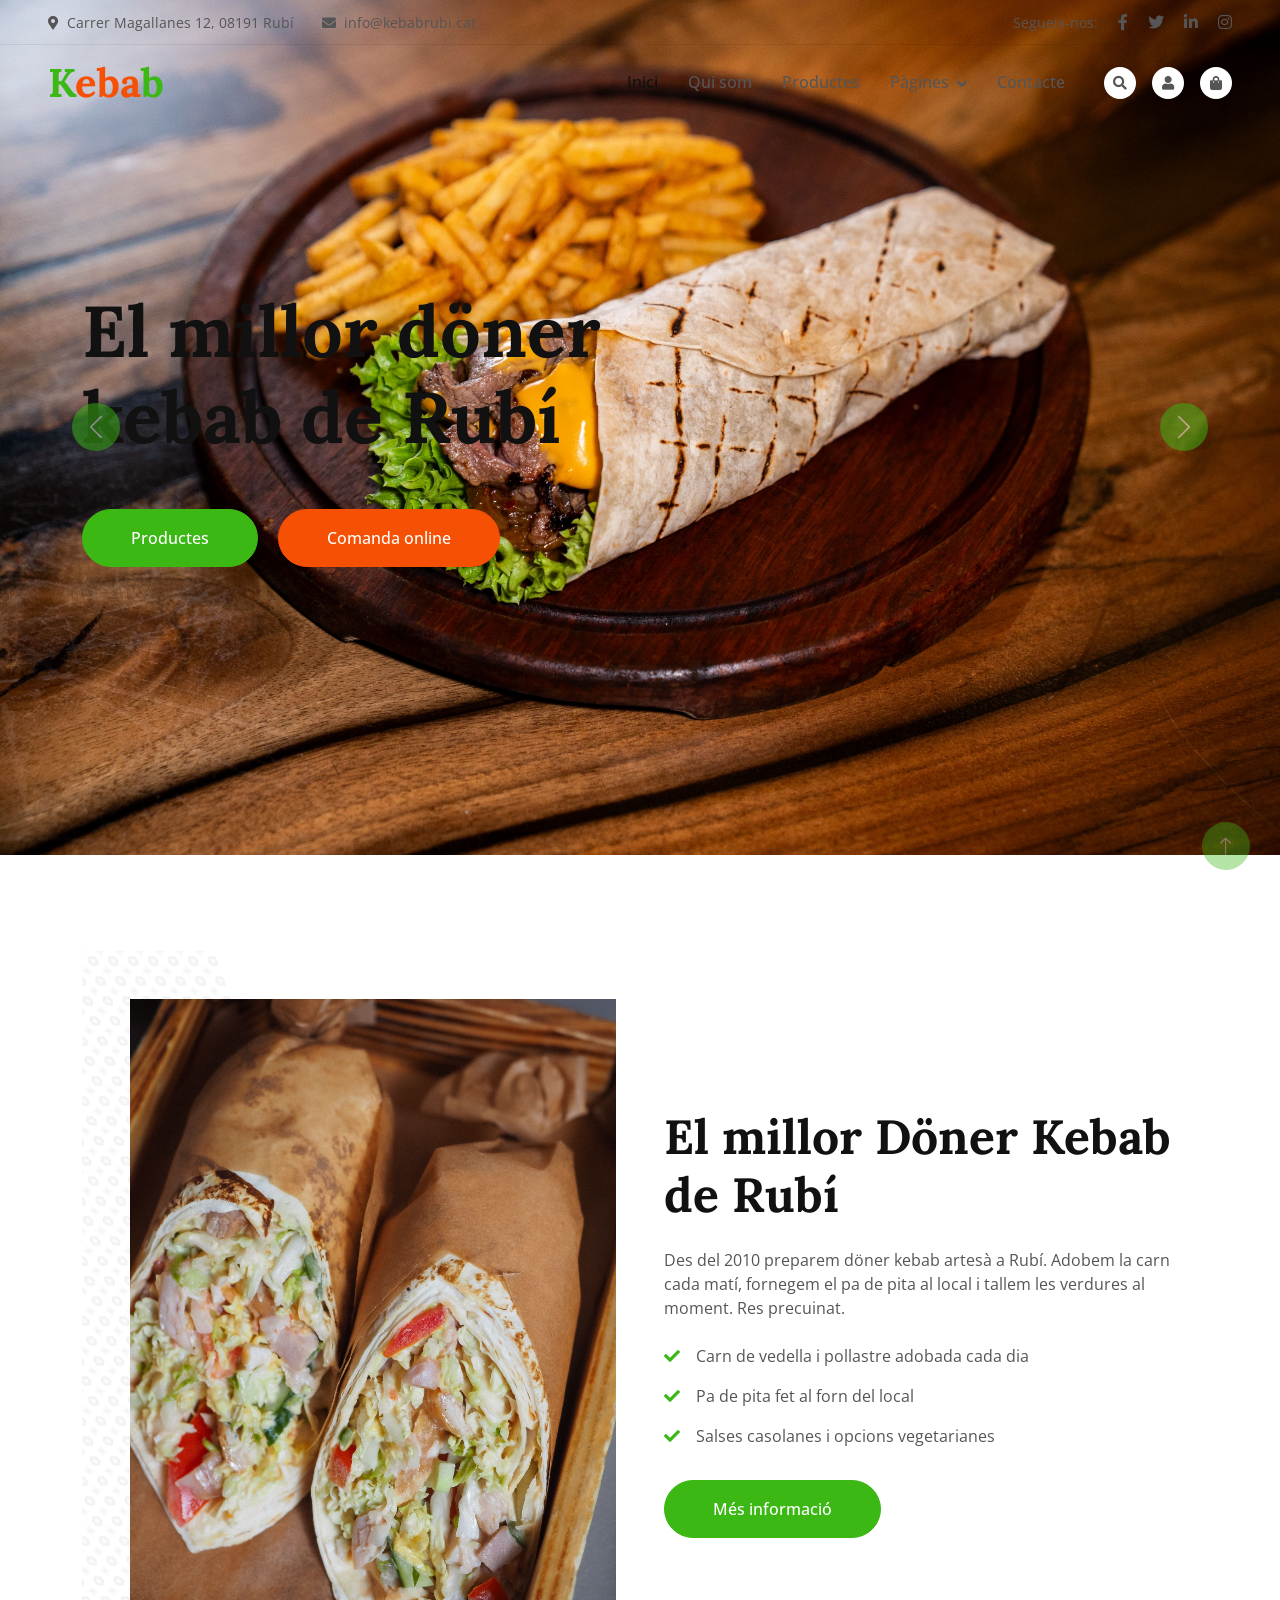
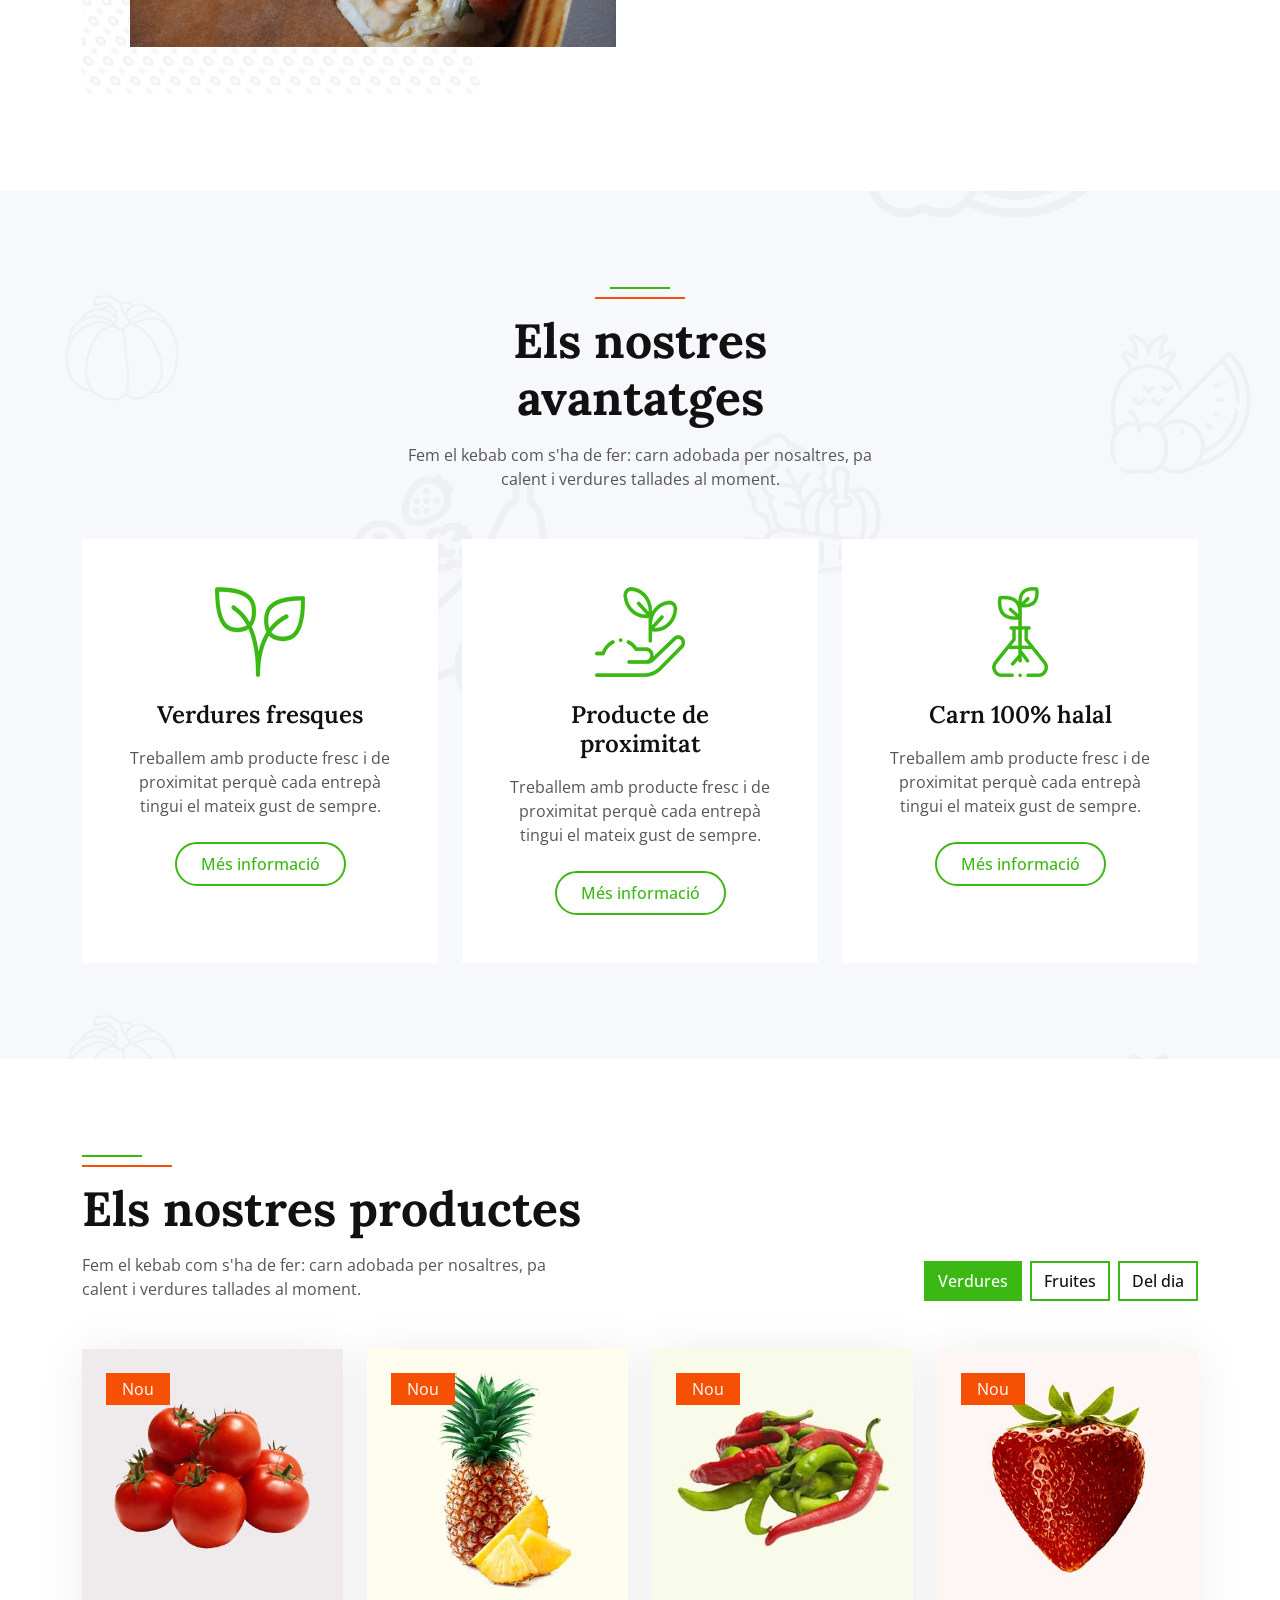
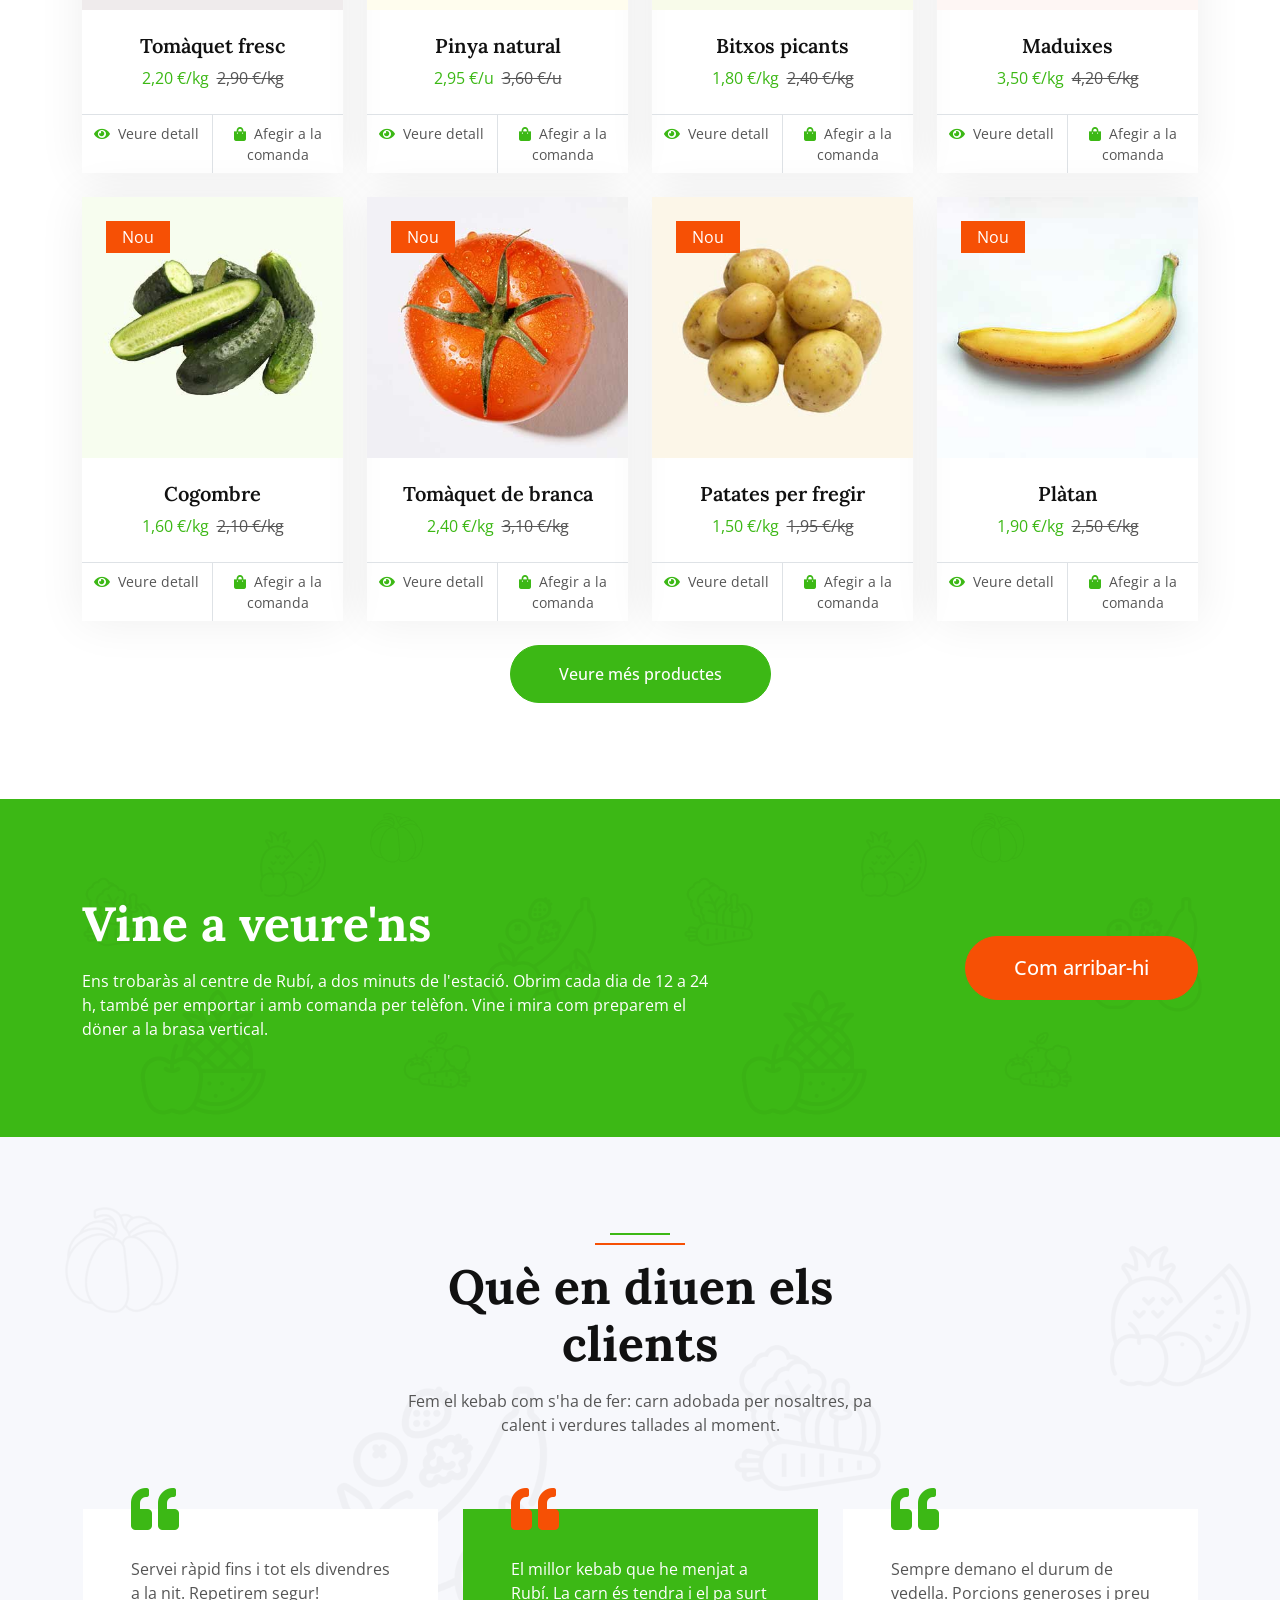
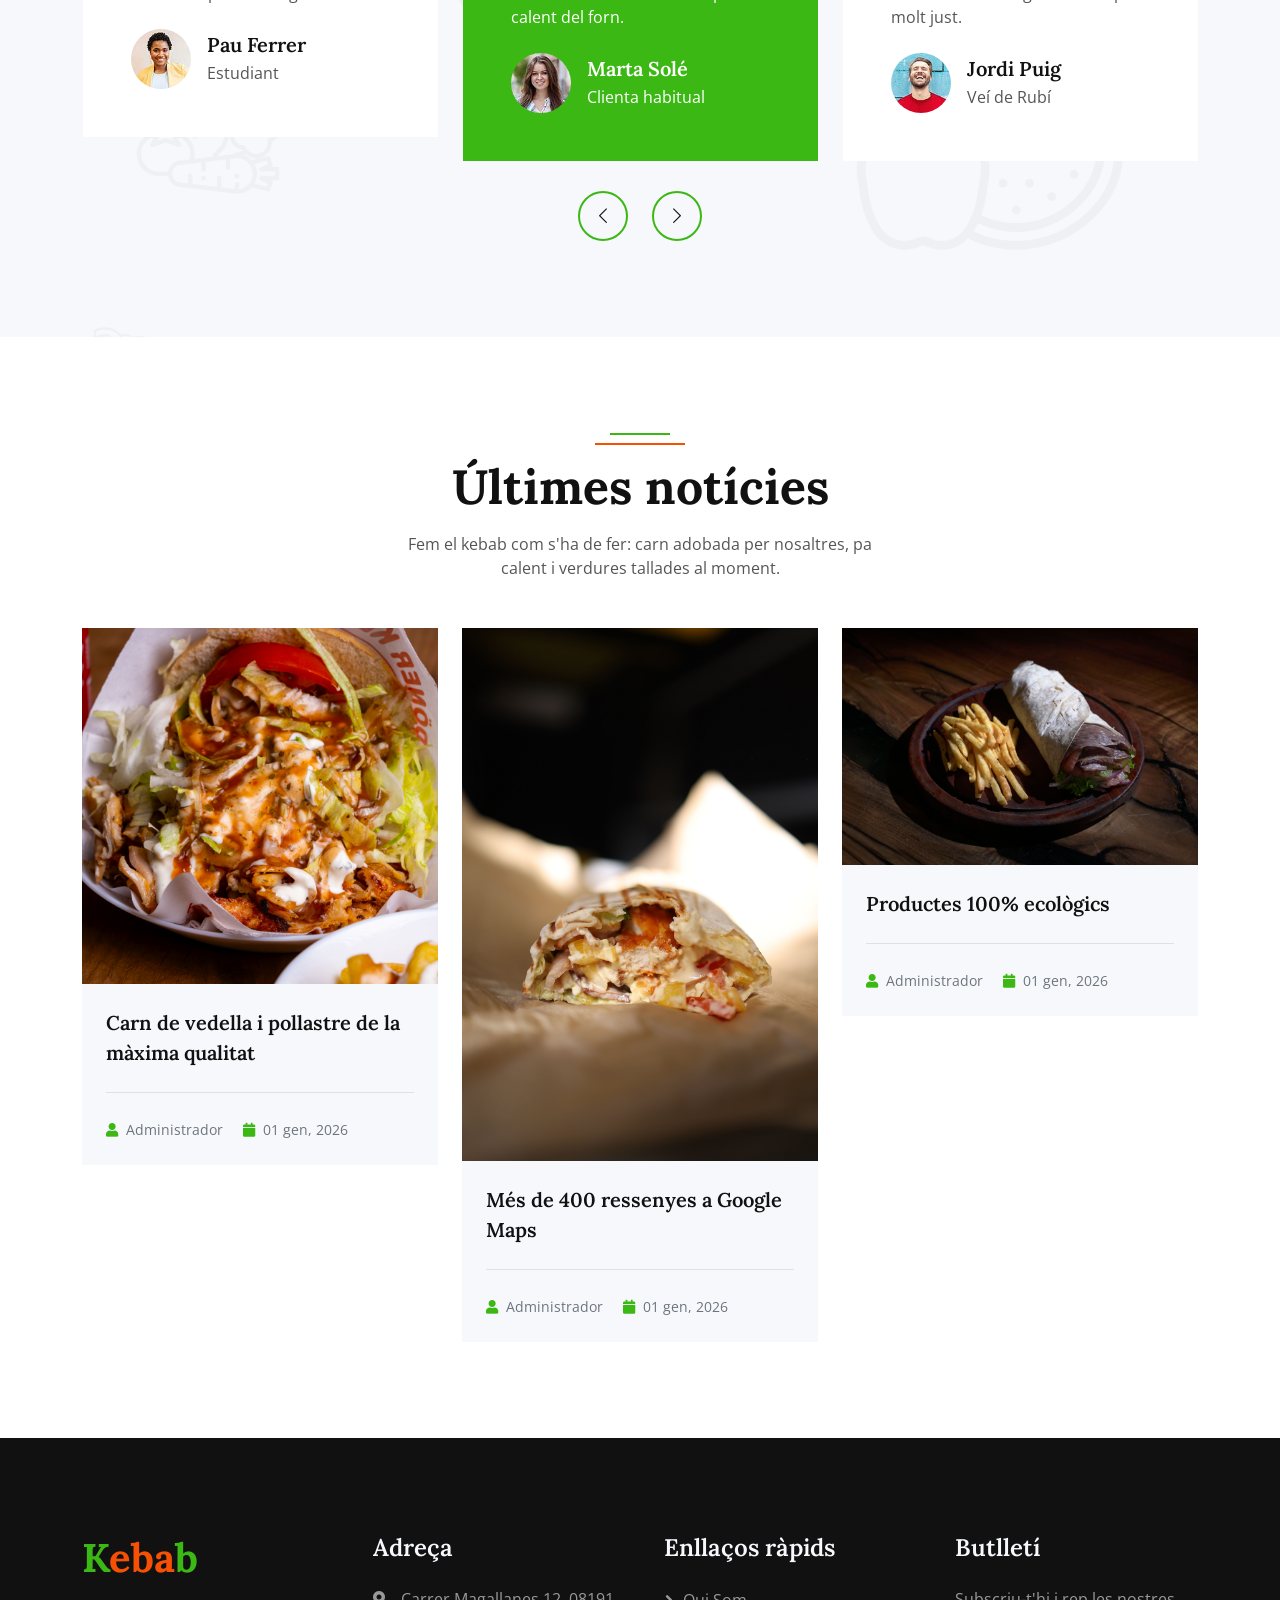
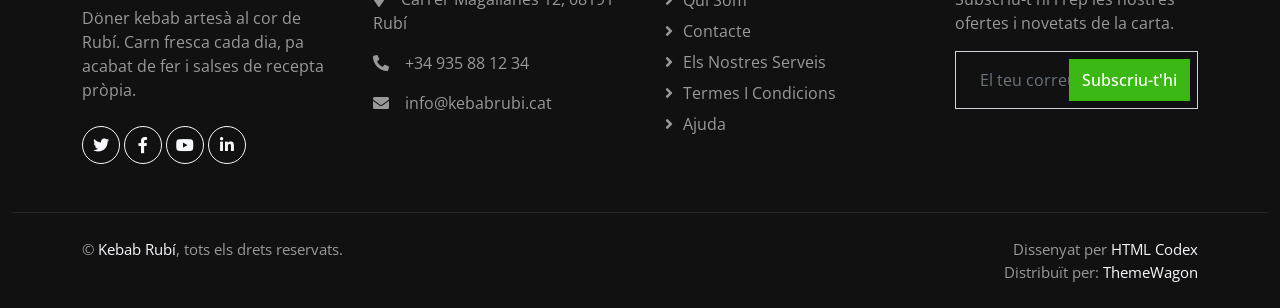
==== commit 32f53c6b: "cambio de scss a css" ====
--- a/index.html
+++ b/index.html
@@ -25,7 +25,7 @@
     <link href="lib/owlcarousel/assets/owl.carousel.min.css" rel="stylesheet">
 
     <!-- Customized Bootstrap Stylesheet -->
-    <link href="css/bootstrap.min.css" rel="stylesheet">
+    <link href="css/bootstrap.css" rel="stylesheet">
 
     <!-- Template Stylesheet -->
     <link href="css/style.css" rel="stylesheet">
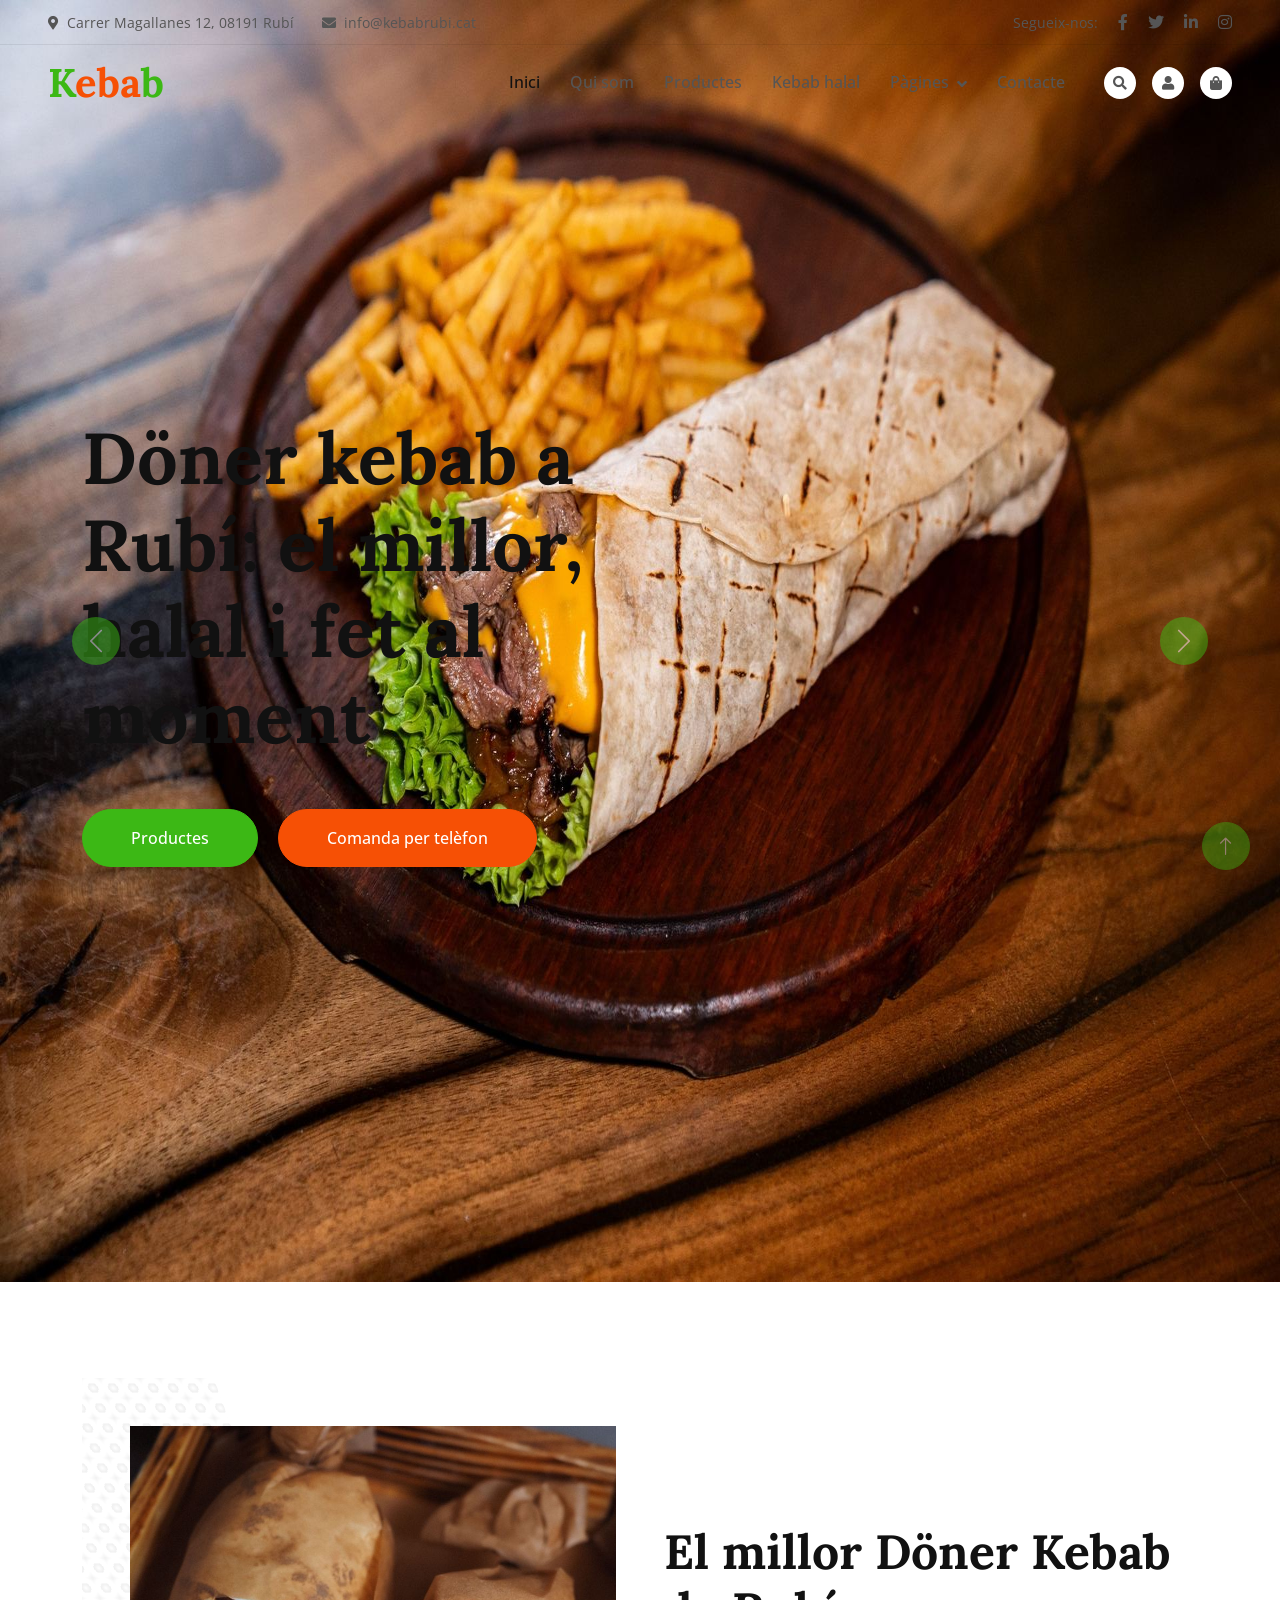
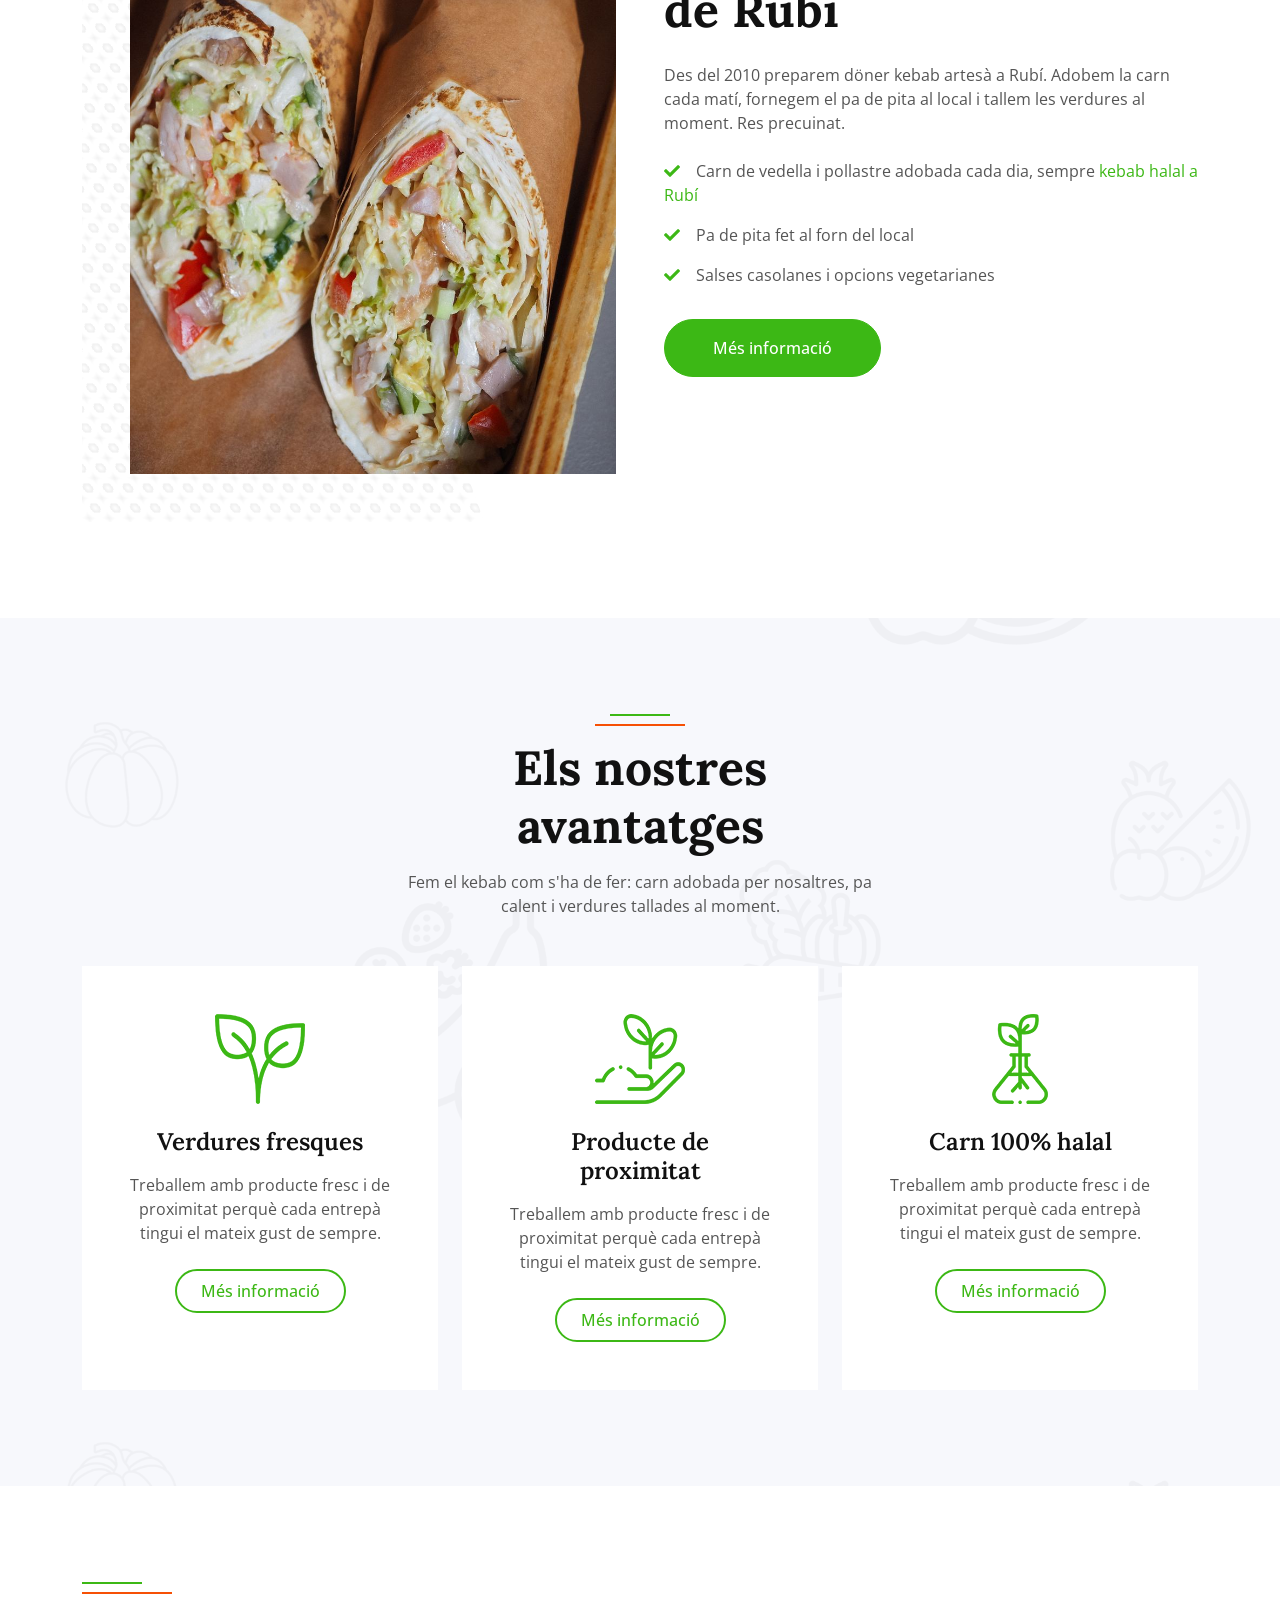
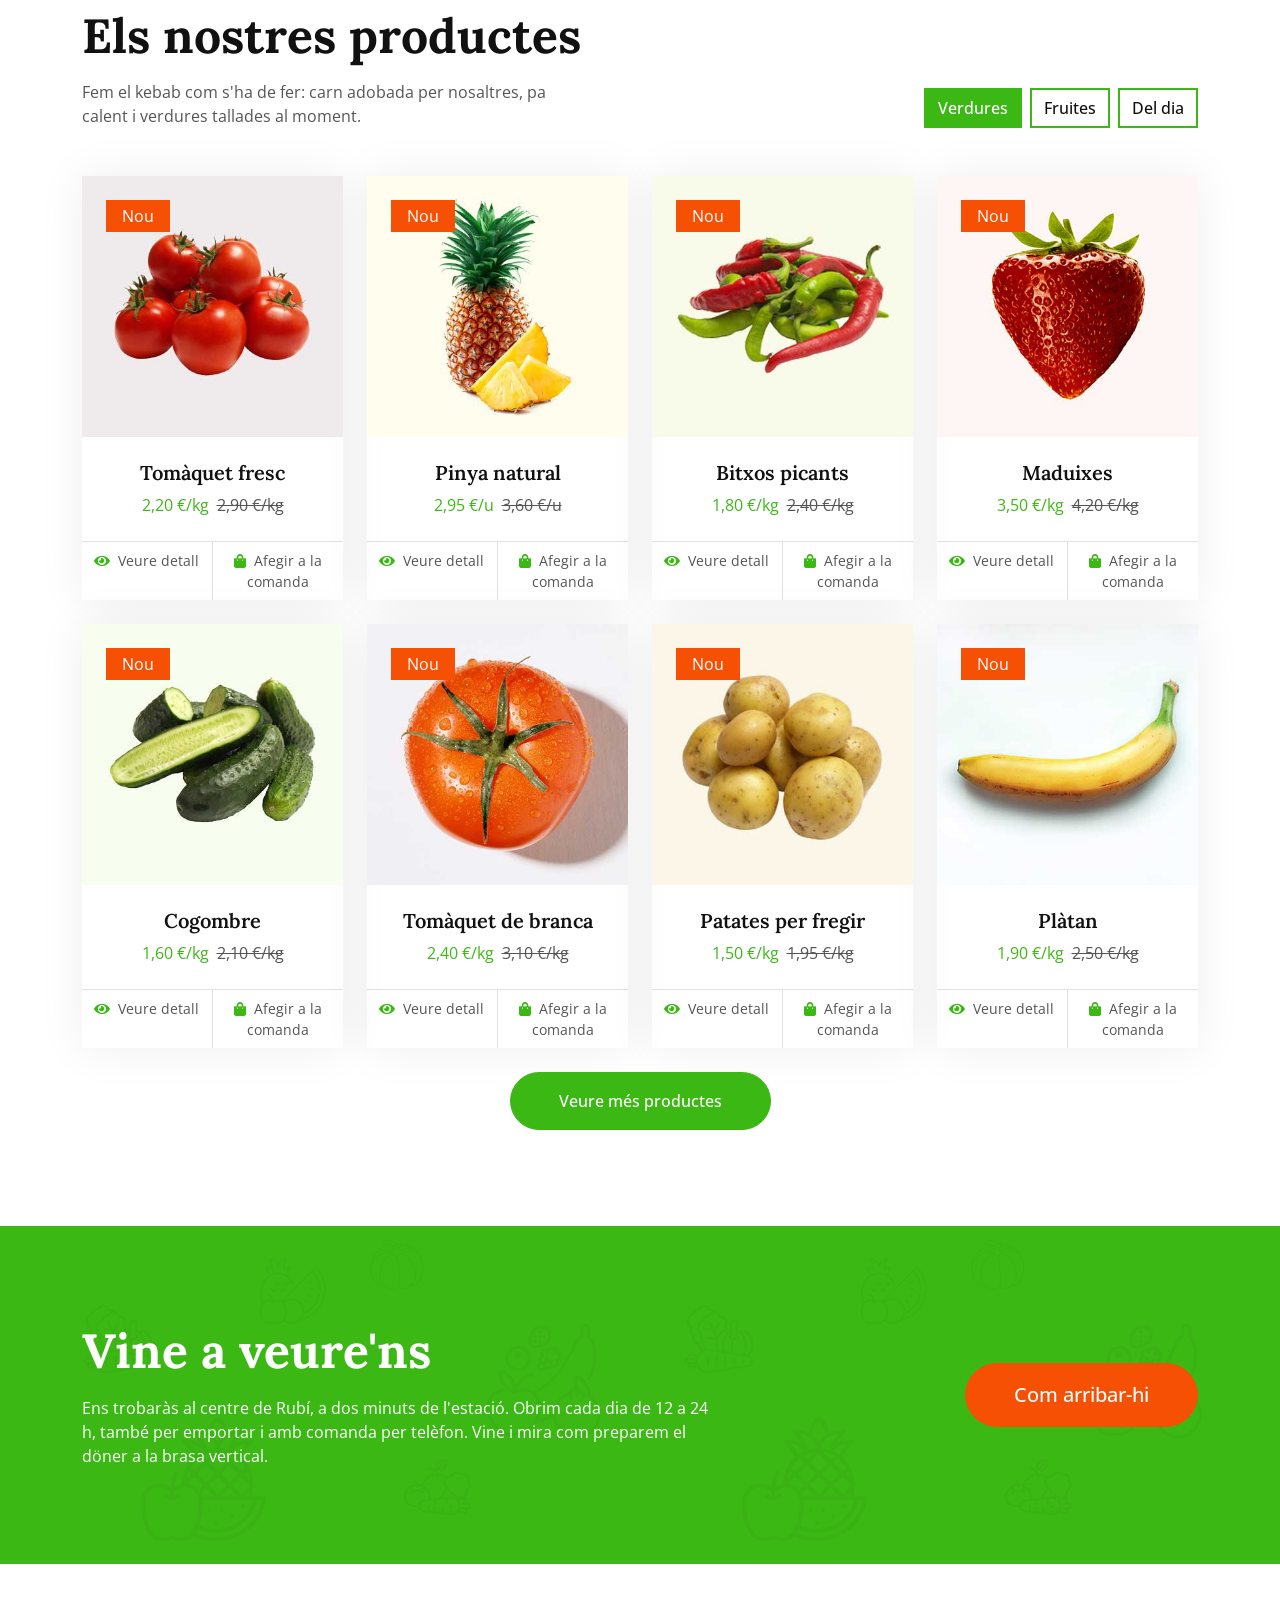
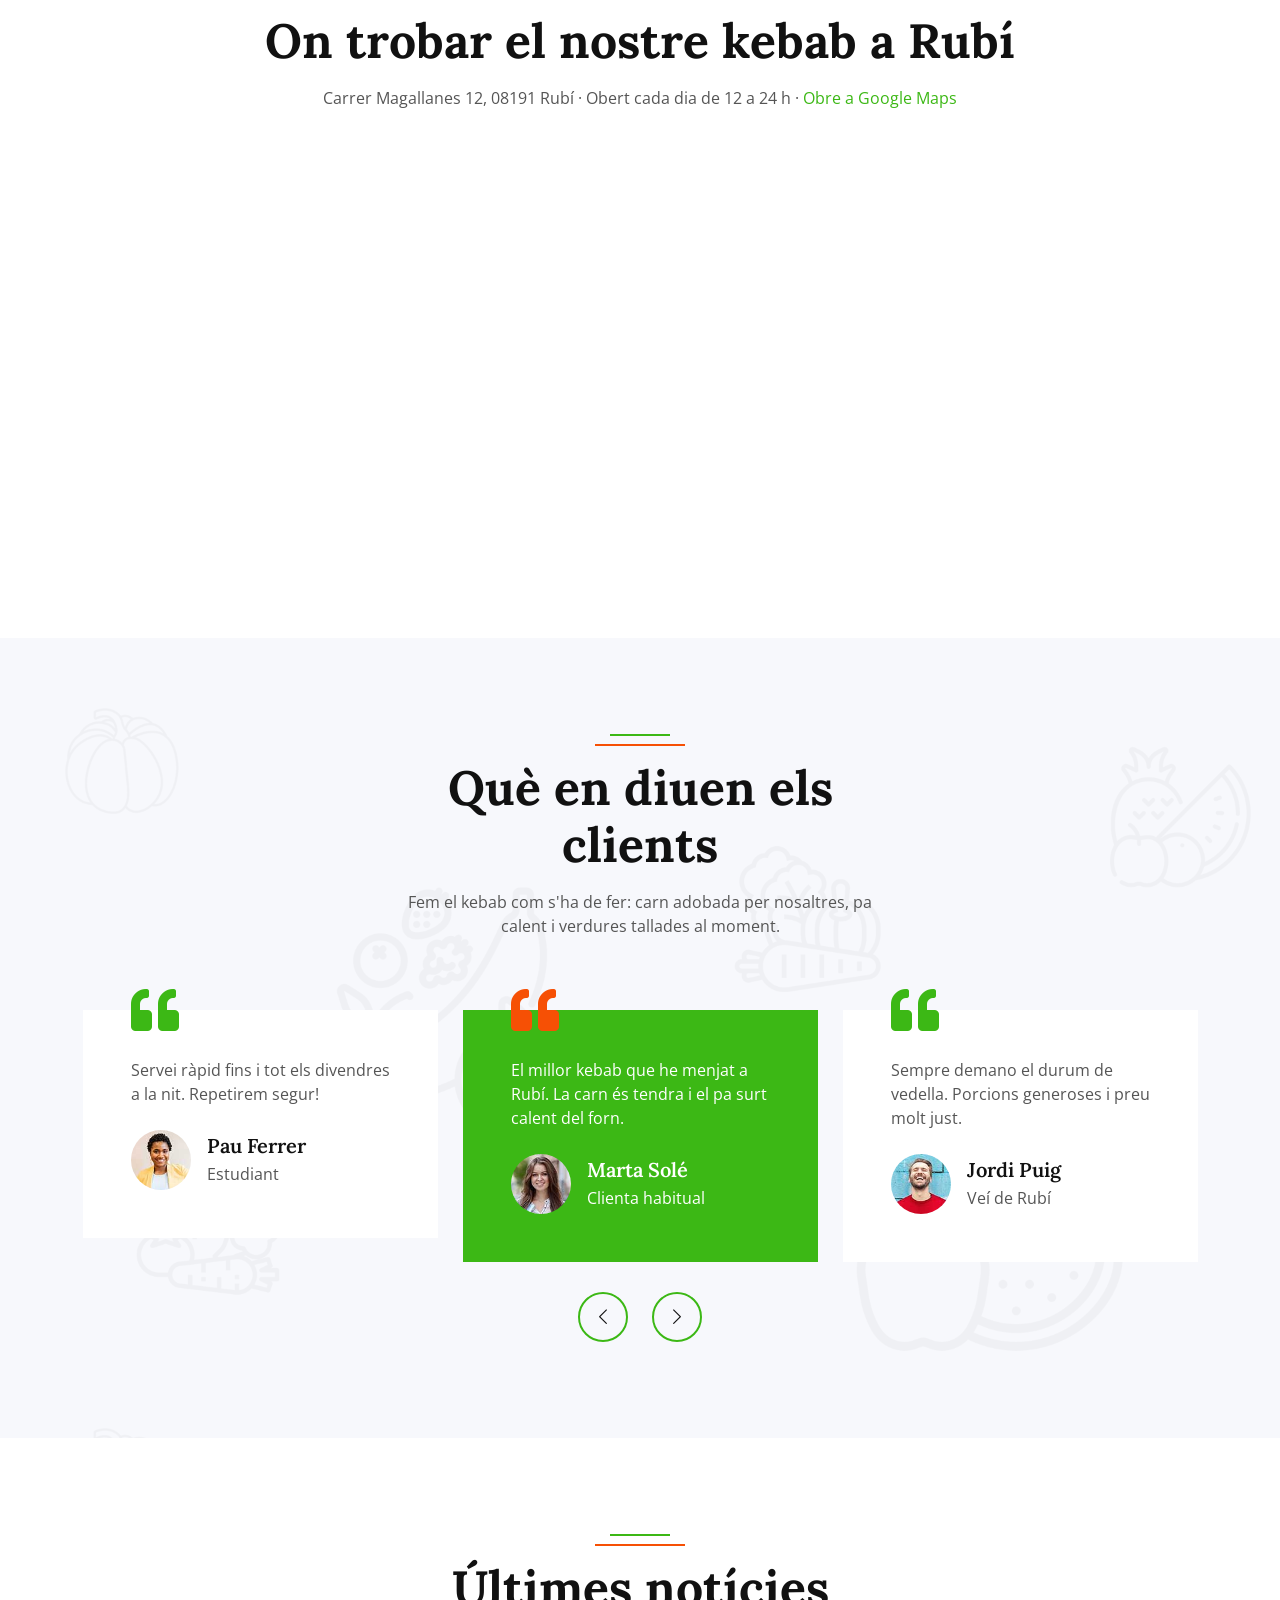
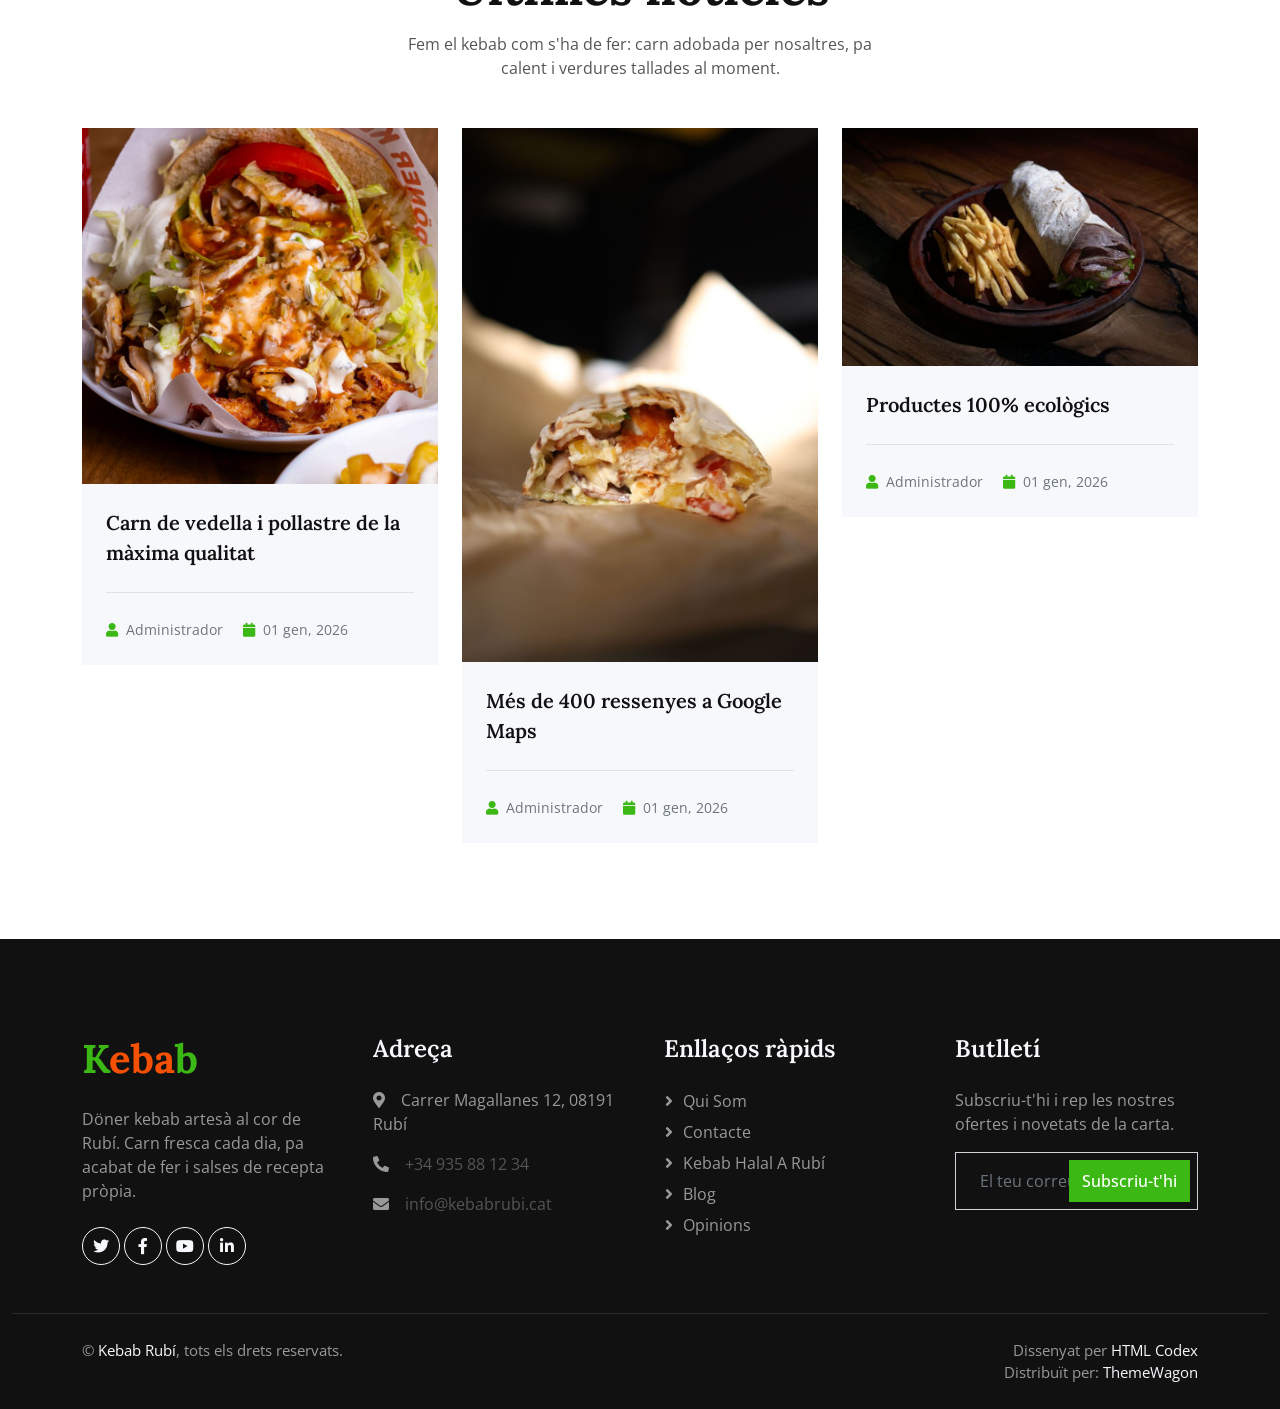
==== commit b691ac46: "SEO on page: portada, pagina long tail (kebab halal a Rubi) y mapa - index.html: title/description/c" ====
--- a/index.html
+++ b/index.html
@@ -3,13 +3,54 @@
 
 <head>
     <meta charset="utf-8">
-    <title>Kebab Rubí - El millor döner kebab de Rubí</title>
+    <title>Döner kebab a Rubí | Carn halal i pa fresc – Kebab Rubí</title>
     <meta content="width=device-width, initial-scale=1.0" name="viewport">
-    <meta content="kebab, döner, durum, Rubí, menjar per emportar, pa de pita" name="keywords">
-    <meta content="Döner kebab artesà a Rubí: carn fresca cada dia, pa acabat de fer i verdures de proximitat." name="description">
+    <meta name="description" content="Döner kebab artesà a Rubí: carn 100% halal adobada cada dia, pa de pita fet al local i verdures fresques. Obert cada dia de 12 a 24 h. Carrer Magallanes 12.">
+    <meta name="robots" content="index, follow, max-image-preview:large">
+    <link rel="canonical" href="https://andrewvalarezoalum-ctrl.github.io/SEO-KEBAB/">
+
+    <!-- Open Graph / Twitter -->
+    <meta property="og:type" content="website">
+    <meta property="og:locale" content="ca_ES">
+    <meta property="og:site_name" content="Kebab Rubí">
+    <meta property="og:title" content="Döner kebab a Rubí | Carn halal i pa de pita fresc">
+    <meta property="og:description" content="Carn 100% halal adobada cada dia, pa de pita fet al local i verdures fresques. Obert cada dia de 12 a 24 h.">
+    <meta property="og:url" content="https://andrewvalarezoalum-ctrl.github.io/SEO-KEBAB/">
+    <meta property="og:image" content="https://andrewvalarezoalum-ctrl.github.io/SEO-KEBAB/img/carousel-1.jpg">
+    <meta property="og:image:alt" content="Durum de vedella amb formatge i patates fregides sobre una taula de fusta">
+    <meta name="twitter:card" content="summary_large_image">
 
     <!-- Favicon -->
-    <link href="img/favicon.ico" rel="icon">
+    <link href="img/favicon.svg" rel="icon" type="image/svg+xml">
+
+    <!-- Structured data: negoci local -->
+    <script type="application/ld+json">
+    {
+      "@context": "https://schema.org",
+      "@type": "Restaurant",
+      "name": "Kebab Rubí",
+      "description": "Döner kebab artesà a Rubí amb carn 100% halal, pa de pita fet al local i verdures fresques.",
+      "url": "https://andrewvalarezoalum-ctrl.github.io/SEO-KEBAB/",
+      "image": "https://andrewvalarezoalum-ctrl.github.io/SEO-KEBAB/img/carousel-1.jpg",
+      "telephone": "+34935881234",
+      "email": "info@kebabrubi.cat",
+      "servesCuisine": ["Kebab", "Döner", "Halal"],
+      "address": {
+        "@type": "PostalAddress",
+        "streetAddress": "Carrer Magallanes 12",
+        "postalCode": "08191",
+        "addressLocality": "Rubí",
+        "addressRegion": "Barcelona",
+        "addressCountry": "ES"
+      },
+      "openingHoursSpecification": {
+        "@type": "OpeningHoursSpecification",
+        "dayOfWeek": ["Monday","Tuesday","Wednesday","Thursday","Friday","Saturday","Sunday"],
+        "opens": "12:00",
+        "closes": "23:59"
+      }
+    }
+    </script>
 
     <!-- Google Web Fonts -->
     <link rel="preconnect" href="https://fonts.googleapis.com">
@@ -57,7 +98,7 @@
 
         <nav class="navbar navbar-expand-lg navbar-light py-lg-0 px-lg-5 wow fadeIn" data-wow-delay="0.1s">
             <a href="index.html" class="navbar-brand ms-4 ms-lg-0">
-                <h1 class="fw-bold text-primary m-0">K<span class="text-secondary">eba</span>b</h1>
+                <span class="h1 fw-bold text-primary m-0">K<span class="text-secondary">eba</span>b</span>
             </a>
             <button type="button" class="navbar-toggler me-4" data-bs-toggle="collapse" data-bs-target="#navbarCollapse">
                 <span class="navbar-toggler-icon"></span>
@@ -67,6 +108,7 @@
                     <a href="index.html" class="nav-item nav-link active">Inici</a>
                     <a href="about.html" class="nav-item nav-link">Qui som</a>
                     <a href="product.html" class="nav-item nav-link">Productes</a>
+                    <a href="kebab-halal-rubi.html" class="nav-item nav-link">Kebab halal</a>
                     <div class="nav-item dropdown">
                         <a href="#" class="nav-link dropdown-toggle" data-bs-toggle="dropdown">Pàgines</a>
                         <div class="dropdown-menu m-0">
@@ -100,28 +142,28 @@
         <div id="header-carousel" class="carousel slide" data-bs-ride="carousel">
             <div class="carousel-inner">
                 <div class="carousel-item active">
-                    <img class="w-100" src="img/carousel-1.jpg" alt="Image">
+                    <img class="w-100" src="img/carousel-1.jpg" alt="Durum de vedella amb formatge, enciam i patates fregides sobre una taula de fusta" width="1920" height="1282" fetchpriority="high">
                     <div class="carousel-caption">
                         <div class="container">
                             <div class="row justify-content-start">
                                 <div class="col-lg-7">
-                                    <h1 class="display-2 mb-5 animated slideInDown">El millor döner kebab de Rubí</h1>
-                                    <a href="" class="btn btn-primary rounded-pill py-sm-3 px-sm-5">Productes</a>
-                                    <a href="" class="btn btn-secondary rounded-pill py-sm-3 px-sm-5 ms-3">Comanda online</a>
+                                    <h1 class="display-2 mb-5 animated slideInDown">Döner kebab a Rubí: el millor, halal i fet al moment</h1>
+                                    <a href="product.html" class="btn btn-primary rounded-pill py-sm-3 px-sm-5">Productes</a>
+                                    <a href="tel:+34935881234" class="btn btn-secondary rounded-pill py-sm-3 px-sm-5 ms-3">Comanda per telèfon</a>
                                 </div>
                             </div>
                         </div>
                     </div>
                 </div>
                 <div class="carousel-item">
-                    <img class="w-100" src="img/carousel-2.jpg" alt="Image">
+                    <img class="w-100" src="img/carousel-2.jpg" alt="Kebab de carn en pa de pita amb patates fregides, preparat al moment" width="1920" height="1282" loading="lazy">
                     <div class="carousel-caption">
                         <div class="container">
                             <div class="row justify-content-start">
                                 <div class="col-lg-7">
-                                    <h1 class="display-2 mb-5 animated slideInDown">Carn fresca i pa acabat de fer</h1>
-                                    <a href="" class="btn btn-primary rounded-pill py-sm-3 px-sm-5">Productes</a>
-                                    <a href="" class="btn btn-secondary rounded-pill py-sm-3 px-sm-5 ms-3">Comanda online</a>
+                                    <p class="display-2 mb-5 animated slideInDown">Carn fresca i pa acabat de fer</p>
+                                    <a href="product.html" class="btn btn-primary rounded-pill py-sm-3 px-sm-5">Productes</a>
+                                    <a href="tel:+34935881234" class="btn btn-secondary rounded-pill py-sm-3 px-sm-5 ms-3">Comanda per telèfon</a>
                                 </div>
                             </div>
                         </div>
@@ -149,16 +191,16 @@
             <div class="row g-5 align-items-center">
                 <div class="col-lg-6 wow fadeIn" data-wow-delay="0.1s">
                     <div class="about-img position-relative overflow-hidden p-5 pe-0">
-                        <img class="img-fluid w-100" src="img/about.jpg">
+                        <img class="img-fluid w-100" src="img/about.jpg" alt="Dos durums de pollastre amb verdures fresques i salsa, embolicats en paper" width="900" height="1200" loading="lazy">
                     </div>
                 </div>
                 <div class="col-lg-6 wow fadeIn" data-wow-delay="0.5s">
-                    <h1 class="display-5 mb-4">El millor Döner Kebab de Rubí</h1>
+                    <h2 class="display-5 mb-4">El millor Döner Kebab de Rubí</h2>
                     <p class="mb-4">Des del 2010 preparem döner kebab artesà a Rubí. Adobem la carn cada matí, fornegem el pa de pita al local i tallem les verdures al moment. Res precuinat.</p>
-                    <p><i class="fa fa-check text-primary me-3"></i>Carn de vedella i pollastre adobada cada dia</p>
+                    <p><i class="fa fa-check text-primary me-3"></i>Carn de vedella i pollastre adobada cada dia, sempre <a href="kebab-halal-rubi.html">kebab halal a Rubí</a></p>
                     <p><i class="fa fa-check text-primary me-3"></i>Pa de pita fet al forn del local</p>
                     <p><i class="fa fa-check text-primary me-3"></i>Salses casolanes i opcions vegetarianes</p>
-                    <a class="btn btn-primary rounded-pill py-3 px-5 mt-3" href="">Més informació</a>
+                    <a class="btn btn-primary rounded-pill py-3 px-5 mt-3" href="about.html">Més informació</a>
                 </div>
             </div>
         </div>
@@ -170,32 +212,32 @@
     <div class="container-fluid bg-light bg-icon my-5 py-6">
         <div class="container">
             <div class="section-header text-center mx-auto mb-5 wow fadeInUp" data-wow-delay="0.1s" style="max-width: 500px;">
-                <h1 class="display-5 mb-3">Els nostres avantatges</h1>
+                <h2 class="display-5 mb-3">Els nostres avantatges</h2>
                 <p>Fem el kebab com s'ha de fer: carn adobada per nosaltres, pa calent i verdures tallades al moment.</p>
             </div>
             <div class="row g-4">
                 <div class="col-lg-4 col-md-6 wow fadeInUp" data-wow-delay="0.1s">
                     <div class="bg-white text-center h-100 p-4 p-xl-5">
-                        <img class="img-fluid mb-4" src="img/icon-1.png" alt="">
-                        <h4 class="mb-3">Verdures fresques</h4>
+                        <img class="img-fluid mb-4" src="img/icon-1.png" alt="Icona de verdures fresques" width="90" height="90" loading="lazy">
+                        <h3 class="h4 mb-3">Verdures fresques</h3>
                         <p class="mb-4">Treballem amb producte fresc i de proximitat perquè cada entrepà tingui el mateix gust de sempre.</p>
-                        <a class="btn btn-outline-primary border-2 py-2 px-4 rounded-pill" href="">Més informació</a>
+                        <a class="btn btn-outline-primary border-2 py-2 px-4 rounded-pill" href="feature.html">Més informació</a>
                     </div>
                 </div>
                 <div class="col-lg-4 col-md-6 wow fadeInUp" data-wow-delay="0.3s">
                     <div class="bg-white text-center h-100 p-4 p-xl-5">
-                        <img class="img-fluid mb-4" src="img/icon-2.png" alt="">
-                        <h4 class="mb-3">Producte de proximitat</h4>
+                        <img class="img-fluid mb-4" src="img/icon-2.png" alt="Icona de producte de proximitat" width="90" height="90" loading="lazy">
+                        <h3 class="h4 mb-3">Producte de proximitat</h3>
                         <p class="mb-4">Treballem amb producte fresc i de proximitat perquè cada entrepà tingui el mateix gust de sempre.</p>
-                        <a class="btn btn-outline-primary border-2 py-2 px-4 rounded-pill" href="">Més informació</a>
+                        <a class="btn btn-outline-primary border-2 py-2 px-4 rounded-pill" href="feature.html">Més informació</a>
                     </div>
                 </div>
                 <div class="col-lg-4 col-md-6 wow fadeInUp" data-wow-delay="0.5s">
                     <div class="bg-white text-center h-100 p-4 p-xl-5">
-                        <img class="img-fluid mb-4" src="img/icon-3.png" alt="">
-                        <h4 class="mb-3">Carn 100% halal</h4>
+                        <img class="img-fluid mb-4" src="img/icon-3.png" alt="Icona de carn halal" width="90" height="90" loading="lazy">
+                        <h3 class="h4 mb-3">Carn 100% halal</h3>
                         <p class="mb-4">Treballem amb producte fresc i de proximitat perquè cada entrepà tingui el mateix gust de sempre.</p>
-                        <a class="btn btn-outline-primary border-2 py-2 px-4 rounded-pill" href="">Més informació</a>
+                        <a class="btn btn-outline-primary border-2 py-2 px-4 rounded-pill" href="kebab-halal-rubi.html">Més informació</a>
                     </div>
                 </div>
             </div>
@@ -210,7 +252,7 @@
             <div class="row g-0 gx-5 align-items-end">
                 <div class="col-lg-6">
                     <div class="section-header text-start mb-5 wow fadeInUp" data-wow-delay="0.1s" style="max-width: 500px;">
-                        <h1 class="display-5 mb-3">Els nostres productes</h1>
+                        <h2 class="display-5 mb-3">Els nostres productes</h2>
                         <p>Fem el kebab com s'ha de fer: carn adobada per nosaltres, pa calent i verdures tallades al moment.</p>
                     </div>
                 </div>
@@ -234,20 +276,20 @@
                         <div class="col-xl-3 col-lg-4 col-md-6 wow fadeInUp" data-wow-delay="0.1s">
                             <div class="product-item">
                                 <div class="position-relative bg-light overflow-hidden">
-                                    <img class="img-fluid w-100" src="img/product-1.jpg" alt="">
-                                    <div class="bg-secondary rounded text-white position-absolute start-0 top-0 m-4 py-1 px-3">Nou</div>
-                                </div>
-                                <div class="text-center p-4">
-                                    <a class="d-block h5 mb-2" href="">Tomàquet fresc</a>
+                                    <img class="img-fluid w-100" src="img/product-1.jpg" alt="Tomàquets frescos" width="400" height="400" loading="lazy">
+                                    <div class="bg-secondary rounded text-white position-absolute start-0 top-0 m-4 py-1 px-3">Nou</div>
+                                </div>
+                                <div class="text-center p-4">
+                                    <a class="d-block h5 mb-2" href="product.html">Tomàquet fresc</a>
                                     <span class="text-primary me-1">2,20 €/kg</span>
                                     <span class="text-body text-decoration-line-through">2,90 €/kg</span>
                                 </div>
                                 <div class="d-flex border-top">
                                     <small class="w-50 text-center border-end py-2">
-                                        <a class="text-body" href=""><i class="fa fa-eye text-primary me-2"></i>Veure detall</a>
-                                    </small>
-                                    <small class="w-50 text-center py-2">
-                                        <a class="text-body" href=""><i class="fa fa-shopping-bag text-primary me-2"></i>Afegir a la comanda</a>
+                                        <a class="text-body" href="product.html"><i class="fa fa-eye text-primary me-2"></i>Veure detall</a>
+                                    </small>
+                                    <small class="w-50 text-center py-2">
+                                        <a class="text-body" href="product.html"><i class="fa fa-shopping-bag text-primary me-2"></i>Afegir a la comanda</a>
                                     </small>
                                 </div>
                             </div>
@@ -255,20 +297,20 @@
                         <div class="col-xl-3 col-lg-4 col-md-6 wow fadeInUp" data-wow-delay="0.3s">
                             <div class="product-item">
                                 <div class="position-relative bg-light overflow-hidden">
-                                    <img class="img-fluid w-100" src="img/product-2.jpg" alt="">
-                                    <div class="bg-secondary rounded text-white position-absolute start-0 top-0 m-4 py-1 px-3">Nou</div>
-                                </div>
-                                <div class="text-center p-4">
-                                    <a class="d-block h5 mb-2" href="">Pinya natural</a>
+                                    <img class="img-fluid w-100" src="img/product-2.jpg" alt="Pinya natural" width="400" height="400" loading="lazy">
+                                    <div class="bg-secondary rounded text-white position-absolute start-0 top-0 m-4 py-1 px-3">Nou</div>
+                                </div>
+                                <div class="text-center p-4">
+                                    <a class="d-block h5 mb-2" href="product.html">Pinya natural</a>
                                     <span class="text-primary me-1">2,95 €/u</span>
                                     <span class="text-body text-decoration-line-through">3,60 €/u</span>
                                 </div>
                                 <div class="d-flex border-top">
                                     <small class="w-50 text-center border-end py-2">
-                                        <a class="text-body" href=""><i class="fa fa-eye text-primary me-2"></i>Veure detall</a>
-                                    </small>
-                                    <small class="w-50 text-center py-2">
-                                        <a class="text-body" href=""><i class="fa fa-shopping-bag text-primary me-2"></i>Afegir a la comanda</a>
+                                        <a class="text-body" href="product.html"><i class="fa fa-eye text-primary me-2"></i>Veure detall</a>
+                                    </small>
+                                    <small class="w-50 text-center py-2">
+                                        <a class="text-body" href="product.html"><i class="fa fa-shopping-bag text-primary me-2"></i>Afegir a la comanda</a>
                                     </small>
                                 </div>
                             </div>
@@ -276,20 +318,20 @@
                         <div class="col-xl-3 col-lg-4 col-md-6 wow fadeInUp" data-wow-delay="0.5s">
                             <div class="product-item">
                                 <div class="position-relative bg-light overflow-hidden">
-                                    <img class="img-fluid w-100" src="img/product-3.jpg" alt="">
-                                    <div class="bg-secondary rounded text-white position-absolute start-0 top-0 m-4 py-1 px-3">Nou</div>
-                                </div>
-                                <div class="text-center p-4">
-                                    <a class="d-block h5 mb-2" href="">Bitxos picants</a>
+                                    <img class="img-fluid w-100" src="img/product-3.jpg" alt="Bitxos picants" width="400" height="400" loading="lazy">
+                                    <div class="bg-secondary rounded text-white position-absolute start-0 top-0 m-4 py-1 px-3">Nou</div>
+                                </div>
+                                <div class="text-center p-4">
+                                    <a class="d-block h5 mb-2" href="product.html">Bitxos picants</a>
                                     <span class="text-primary me-1">1,80 €/kg</span>
                                     <span class="text-body text-decoration-line-through">2,40 €/kg</span>
                                 </div>
                                 <div class="d-flex border-top">
                                     <small class="w-50 text-center border-end py-2">
-                                        <a class="text-body" href=""><i class="fa fa-eye text-primary me-2"></i>Veure detall</a>
-                                    </small>
-                                    <small class="w-50 text-center py-2">
-                                        <a class="text-body" href=""><i class="fa fa-shopping-bag text-primary me-2"></i>Afegir a la comanda</a>
+                                        <a class="text-body" href="product.html"><i class="fa fa-eye text-primary me-2"></i>Veure detall</a>
+                                    </small>
+                                    <small class="w-50 text-center py-2">
+                                        <a class="text-body" href="product.html"><i class="fa fa-shopping-bag text-primary me-2"></i>Afegir a la comanda</a>
                                     </small>
                                 </div>
                             </div>
@@ -297,20 +339,20 @@
                         <div class="col-xl-3 col-lg-4 col-md-6 wow fadeInUp" data-wow-delay="0.7s">
                             <div class="product-item">
                                 <div class="position-relative bg-light overflow-hidden">
-                                    <img class="img-fluid w-100" src="img/product-4.jpg" alt="">
-                                    <div class="bg-secondary rounded text-white position-absolute start-0 top-0 m-4 py-1 px-3">Nou</div>
-                                </div>
-                                <div class="text-center p-4">
-                                    <a class="d-block h5 mb-2" href="">Maduixes</a>
+                                    <img class="img-fluid w-100" src="img/product-4.jpg" alt="Maduixes" width="400" height="400" loading="lazy">
+                                    <div class="bg-secondary rounded text-white position-absolute start-0 top-0 m-4 py-1 px-3">Nou</div>
+                                </div>
+                                <div class="text-center p-4">
+                                    <a class="d-block h5 mb-2" href="product.html">Maduixes</a>
                                     <span class="text-primary me-1">3,50 €/kg</span>
                                     <span class="text-body text-decoration-line-through">4,20 €/kg</span>
                                 </div>
                                 <div class="d-flex border-top">
                                     <small class="w-50 text-center border-end py-2">
-                                        <a class="text-body" href=""><i class="fa fa-eye text-primary me-2"></i>Veure detall</a>
-                                    </small>
-                                    <small class="w-50 text-center py-2">
-                                        <a class="text-body" href=""><i class="fa fa-shopping-bag text-primary me-2"></i>Afegir a la comanda</a>
+                                        <a class="text-body" href="product.html"><i class="fa fa-eye text-primary me-2"></i>Veure detall</a>
+                                    </small>
+                                    <small class="w-50 text-center py-2">
+                                        <a class="text-body" href="product.html"><i class="fa fa-shopping-bag text-primary me-2"></i>Afegir a la comanda</a>
                                     </small>
                                 </div>
                             </div>
@@ -318,20 +360,20 @@
                         <div class="col-xl-3 col-lg-4 col-md-6 wow fadeInUp" data-wow-delay="0.1s">
                             <div class="product-item">
                                 <div class="position-relative bg-light overflow-hidden">
-                                    <img class="img-fluid w-100" src="img/product-5.jpg" alt="">
-                                    <div class="bg-secondary rounded text-white position-absolute start-0 top-0 m-4 py-1 px-3">Nou</div>
-                                </div>
-                                <div class="text-center p-4">
-                                    <a class="d-block h5 mb-2" href="">Cogombre</a>
+                                    <img class="img-fluid w-100" src="img/product-5.jpg" alt="Cogombres" width="400" height="400" loading="lazy">
+                                    <div class="bg-secondary rounded text-white position-absolute start-0 top-0 m-4 py-1 px-3">Nou</div>
+                                </div>
+                                <div class="text-center p-4">
+                                    <a class="d-block h5 mb-2" href="product.html">Cogombre</a>
                                     <span class="text-primary me-1">1,60 €/kg</span>
                                     <span class="text-body text-decoration-line-through">2,10 €/kg</span>
                                 </div>
                                 <div class="d-flex border-top">
                                     <small class="w-50 text-center border-end py-2">
-                                        <a class="text-body" href=""><i class="fa fa-eye text-primary me-2"></i>Veure detall</a>
-                                    </small>
-                                    <small class="w-50 text-center py-2">
-                                        <a class="text-body" href=""><i class="fa fa-shopping-bag text-primary me-2"></i>Afegir a la comanda</a>
+                                        <a class="text-body" href="product.html"><i class="fa fa-eye text-primary me-2"></i>Veure detall</a>
+                                    </small>
+                                    <small class="w-50 text-center py-2">
+                                        <a class="text-body" href="product.html"><i class="fa fa-shopping-bag text-primary me-2"></i>Afegir a la comanda</a>
                                     </small>
                                 </div>
                             </div>
@@ -339,20 +381,20 @@
                         <div class="col-xl-3 col-lg-4 col-md-6 wow fadeInUp" data-wow-delay="0.3s">
                             <div class="product-item">
                                 <div class="position-relative bg-light overflow-hidden">
-                                    <img class="img-fluid w-100" src="img/product-6.jpg" alt="">
-                                    <div class="bg-secondary rounded text-white position-absolute start-0 top-0 m-4 py-1 px-3">Nou</div>
-                                </div>
-                                <div class="text-center p-4">
-                                    <a class="d-block h5 mb-2" href="">Tomàquet de branca</a>
+                                    <img class="img-fluid w-100" src="img/product-6.jpg" alt="Tomàquets de branca" width="400" height="400" loading="lazy">
+                                    <div class="bg-secondary rounded text-white position-absolute start-0 top-0 m-4 py-1 px-3">Nou</div>
+                                </div>
+                                <div class="text-center p-4">
+                                    <a class="d-block h5 mb-2" href="product.html">Tomàquet de branca</a>
                                     <span class="text-primary me-1">2,40 €/kg</span>
                                     <span class="text-body text-decoration-line-through">3,10 €/kg</span>
                                 </div>
                                 <div class="d-flex border-top">
                                     <small class="w-50 text-center border-end py-2">
-                                        <a class="text-body" href=""><i class="fa fa-eye text-primary me-2"></i>Veure detall</a>
-                                    </small>
-                                    <small class="w-50 text-center py-2">
-                                        <a class="text-body" href=""><i class="fa fa-shopping-bag text-primary me-2"></i>Afegir a la comanda</a>
+                                        <a class="text-body" href="product.html"><i class="fa fa-eye text-primary me-2"></i>Veure detall</a>
+                                    </small>
+                                    <small class="w-50 text-center py-2">
+                                        <a class="text-body" href="product.html"><i class="fa fa-shopping-bag text-primary me-2"></i>Afegir a la comanda</a>
                                     </small>
                                 </div>
                             </div>
@@ -360,20 +402,20 @@
                         <div class="col-xl-3 col-lg-4 col-md-6 wow fadeInUp" data-wow-delay="0.5s">
                             <div class="product-item">
                                 <div class="position-relative bg-light overflow-hidden">
-                                    <img class="img-fluid w-100" src="img/product-7.jpg" alt="">
-                                    <div class="bg-secondary rounded text-white position-absolute start-0 top-0 m-4 py-1 px-3">Nou</div>
-                                </div>
-                                <div class="text-center p-4">
-                                    <a class="d-block h5 mb-2" href="">Patates per fregir</a>
+                                    <img class="img-fluid w-100" src="img/product-7.jpg" alt="Patates per fregir" width="400" height="400" loading="lazy">
+                                    <div class="bg-secondary rounded text-white position-absolute start-0 top-0 m-4 py-1 px-3">Nou</div>
+                                </div>
+                                <div class="text-center p-4">
+                                    <a class="d-block h5 mb-2" href="product.html">Patates per fregir</a>
                                     <span class="text-primary me-1">1,50 €/kg</span>
                                     <span class="text-body text-decoration-line-through">1,95 €/kg</span>
                                 </div>
                                 <div class="d-flex border-top">
                                     <small class="w-50 text-center border-end py-2">
-                                        <a class="text-body" href=""><i class="fa fa-eye text-primary me-2"></i>Veure detall</a>
-                                    </small>
-                                    <small class="w-50 text-center py-2">
-                                        <a class="text-body" href=""><i class="fa fa-shopping-bag text-primary me-2"></i>Afegir a la comanda</a>
+                                        <a class="text-body" href="product.html"><i class="fa fa-eye text-primary me-2"></i>Veure detall</a>
+                                    </small>
+                                    <small class="w-50 text-center py-2">
+                                        <a class="text-body" href="product.html"><i class="fa fa-shopping-bag text-primary me-2"></i>Afegir a la comanda</a>
                                     </small>
                                 </div>
                             </div>
@@ -381,26 +423,26 @@
                         <div class="col-xl-3 col-lg-4 col-md-6 wow fadeInUp" data-wow-delay="0.7s">
                             <div class="product-item">
                                 <div class="position-relative bg-light overflow-hidden">
-                                    <img class="img-fluid w-100" src="img/product-8.jpg" alt="">
-                                    <div class="bg-secondary rounded text-white position-absolute start-0 top-0 m-4 py-1 px-3">Nou</div>
-                                </div>
-                                <div class="text-center p-4">
-                                    <a class="d-block h5 mb-2" href="">Plàtan</a>
+                                    <img class="img-fluid w-100" src="img/product-8.jpg" alt="Plàtans" width="400" height="400" loading="lazy">
+                                    <div class="bg-secondary rounded text-white position-absolute start-0 top-0 m-4 py-1 px-3">Nou</div>
+                                </div>
+                                <div class="text-center p-4">
+                                    <a class="d-block h5 mb-2" href="product.html">Plàtan</a>
                                     <span class="text-primary me-1">1,90 €/kg</span>
                                     <span class="text-body text-decoration-line-through">2,50 €/kg</span>
                                 </div>
                                 <div class="d-flex border-top">
                                     <small class="w-50 text-center border-end py-2">
-                                        <a class="text-body" href=""><i class="fa fa-eye text-primary me-2"></i>Veure detall</a>
-                                    </small>
-                                    <small class="w-50 text-center py-2">
-                                        <a class="text-body" href=""><i class="fa fa-shopping-bag text-primary me-2"></i>Afegir a la comanda</a>
+                                        <a class="text-body" href="product.html"><i class="fa fa-eye text-primary me-2"></i>Veure detall</a>
+                                    </small>
+                                    <small class="w-50 text-center py-2">
+                                        <a class="text-body" href="product.html"><i class="fa fa-shopping-bag text-primary me-2"></i>Afegir a la comanda</a>
                                     </small>
                                 </div>
                             </div>
                         </div>
                         <div class="col-12 text-center wow fadeInUp" data-wow-delay="0.1s">
-                            <a class="btn btn-primary rounded-pill py-3 px-5" href="">Veure més productes</a>
+                            <a class="btn btn-primary rounded-pill py-3 px-5" href="product.html">Veure més productes</a>
                         </div>
                     </div>
                 </div>
@@ -409,173 +451,173 @@
                         <div class="col-xl-3 col-lg-4 col-md-6">
                             <div class="product-item">
                                 <div class="position-relative bg-light overflow-hidden">
-                                    <img class="img-fluid w-100" src="img/product-1.jpg" alt="">
-                                    <div class="bg-secondary rounded text-white position-absolute start-0 top-0 m-4 py-1 px-3">Nou</div>
-                                </div>
-                                <div class="text-center p-4">
-                                    <a class="d-block h5 mb-2" href="">Tomàquet fresc</a>
+                                    <img class="img-fluid w-100" src="img/product-1.jpg" alt="Tomàquets frescos" width="400" height="400" loading="lazy">
+                                    <div class="bg-secondary rounded text-white position-absolute start-0 top-0 m-4 py-1 px-3">Nou</div>
+                                </div>
+                                <div class="text-center p-4">
+                                    <a class="d-block h5 mb-2" href="product.html">Tomàquet fresc</a>
                                     <span class="text-primary me-1">2,20 €/kg</span>
                                     <span class="text-body text-decoration-line-through">2,90 €/kg</span>
                                 </div>
                                 <div class="d-flex border-top">
                                     <small class="w-50 text-center border-end py-2">
-                                        <a class="text-body" href=""><i class="fa fa-eye text-primary me-2"></i>Veure detall</a>
-                                    </small>
-                                    <small class="w-50 text-center py-2">
-                                        <a class="text-body" href=""><i class="fa fa-shopping-bag text-primary me-2"></i>Afegir a la comanda</a>
-                                    </small>
-                                </div>
-                            </div>
-                        </div>
-                        <div class="col-xl-3 col-lg-4 col-md-6">
-                            <div class="product-item">
-                                <div class="position-relative bg-light overflow-hidden">
-                                    <img class="img-fluid w-100" src="img/product-2.jpg" alt="">
-                                    <div class="bg-secondary rounded text-white position-absolute start-0 top-0 m-4 py-1 px-3">Nou</div>
-                                </div>
-                                <div class="text-center p-4">
-                                    <a class="d-block h5 mb-2" href="">Pinya natural</a>
+                                        <a class="text-body" href="product.html"><i class="fa fa-eye text-primary me-2"></i>Veure detall</a>
+                                    </small>
+                                    <small class="w-50 text-center py-2">
+                                        <a class="text-body" href="product.html"><i class="fa fa-shopping-bag text-primary me-2"></i>Afegir a la comanda</a>
+                                    </small>
+                                </div>
+                            </div>
+                        </div>
+                        <div class="col-xl-3 col-lg-4 col-md-6">
+                            <div class="product-item">
+                                <div class="position-relative bg-light overflow-hidden">
+                                    <img class="img-fluid w-100" src="img/product-2.jpg" alt="Pinya natural" width="400" height="400" loading="lazy">
+                                    <div class="bg-secondary rounded text-white position-absolute start-0 top-0 m-4 py-1 px-3">Nou</div>
+                                </div>
+                                <div class="text-center p-4">
+                                    <a class="d-block h5 mb-2" href="product.html">Pinya natural</a>
                                     <span class="text-primary me-1">2,95 €/u</span>
                                     <span class="text-body text-decoration-line-through">3,60 €/u</span>
                                 </div>
                                 <div class="d-flex border-top">
                                     <small class="w-50 text-center border-end py-2">
-                                        <a class="text-body" href=""><i class="fa fa-eye text-primary me-2"></i>Veure detall</a>
-                                    </small>
-                                    <small class="w-50 text-center py-2">
-                                        <a class="text-body" href=""><i class="fa fa-shopping-bag text-primary me-2"></i>Afegir a la comanda</a>
-                                    </small>
-                                </div>
-                            </div>
-                        </div>
-                        <div class="col-xl-3 col-lg-4 col-md-6">
-                            <div class="product-item">
-                                <div class="position-relative bg-light overflow-hidden">
-                                    <img class="img-fluid w-100" src="img/product-3.jpg" alt="">
-                                    <div class="bg-secondary rounded text-white position-absolute start-0 top-0 m-4 py-1 px-3">Nou</div>
-                                </div>
-                                <div class="text-center p-4">
-                                    <a class="d-block h5 mb-2" href="">Bitxos picants</a>
+                                        <a class="text-body" href="product.html"><i class="fa fa-eye text-primary me-2"></i>Veure detall</a>
+                                    </small>
+                                    <small class="w-50 text-center py-2">
+                                        <a class="text-body" href="product.html"><i class="fa fa-shopping-bag text-primary me-2"></i>Afegir a la comanda</a>
+                                    </small>
+                                </div>
+                            </div>
+                        </div>
+                        <div class="col-xl-3 col-lg-4 col-md-6">
+                            <div class="product-item">
+                                <div class="position-relative bg-light overflow-hidden">
+                                    <img class="img-fluid w-100" src="img/product-3.jpg" alt="Bitxos picants" width="400" height="400" loading="lazy">
+                                    <div class="bg-secondary rounded text-white position-absolute start-0 top-0 m-4 py-1 px-3">Nou</div>
+                                </div>
+                                <div class="text-center p-4">
+                                    <a class="d-block h5 mb-2" href="product.html">Bitxos picants</a>
                                     <span class="text-primary me-1">1,80 €/kg</span>
                                     <span class="text-body text-decoration-line-through">2,40 €/kg</span>
                                 </div>
                                 <div class="d-flex border-top">
                                     <small class="w-50 text-center border-end py-2">
-                                        <a class="text-body" href=""><i class="fa fa-eye text-primary me-2"></i>Veure detall</a>
-                                    </small>
-                                    <small class="w-50 text-center py-2">
-                                        <a class="text-body" href=""><i class="fa fa-shopping-bag text-primary me-2"></i>Afegir a la comanda</a>
-                                    </small>
-                                </div>
-                            </div>
-                        </div>
-                        <div class="col-xl-3 col-lg-4 col-md-6">
-                            <div class="product-item">
-                                <div class="position-relative bg-light overflow-hidden">
-                                    <img class="img-fluid w-100" src="img/product-4.jpg" alt="">
-                                    <div class="bg-secondary rounded text-white position-absolute start-0 top-0 m-4 py-1 px-3">Nou</div>
-                                </div>
-                                <div class="text-center p-4">
-                                    <a class="d-block h5 mb-2" href="">Maduixes</a>
+                                        <a class="text-body" href="product.html"><i class="fa fa-eye text-primary me-2"></i>Veure detall</a>
+                                    </small>
+                                    <small class="w-50 text-center py-2">
+                                        <a class="text-body" href="product.html"><i class="fa fa-shopping-bag text-primary me-2"></i>Afegir a la comanda</a>
+                                    </small>
+                                </div>
+                            </div>
+                        </div>
+                        <div class="col-xl-3 col-lg-4 col-md-6">
+                            <div class="product-item">
+                                <div class="position-relative bg-light overflow-hidden">
+                                    <img class="img-fluid w-100" src="img/product-4.jpg" alt="Maduixes" width="400" height="400" loading="lazy">
+                                    <div class="bg-secondary rounded text-white position-absolute start-0 top-0 m-4 py-1 px-3">Nou</div>
+                                </div>
+                                <div class="text-center p-4">
+                                    <a class="d-block h5 mb-2" href="product.html">Maduixes</a>
                                     <span class="text-primary me-1">3,50 €/kg</span>
                                     <span class="text-body text-decoration-line-through">4,20 €/kg</span>
                                 </div>
                                 <div class="d-flex border-top">
                                     <small class="w-50 text-center border-end py-2">
-                                        <a class="text-body" href=""><i class="fa fa-eye text-primary me-2"></i>Veure detall</a>
-                                    </small>
-                                    <small class="w-50 text-center py-2">
-                                        <a class="text-body" href=""><i class="fa fa-shopping-bag text-primary me-2"></i>Afegir a la comanda</a>
-                                    </small>
-                                </div>
-                            </div>
-                        </div>
-                        <div class="col-xl-3 col-lg-4 col-md-6">
-                            <div class="product-item">
-                                <div class="position-relative bg-light overflow-hidden">
-                                    <img class="img-fluid w-100" src="img/product-5.jpg" alt="">
-                                    <div class="bg-secondary rounded text-white position-absolute start-0 top-0 m-4 py-1 px-3">Nou</div>
-                                </div>
-                                <div class="text-center p-4">
-                                    <a class="d-block h5 mb-2" href="">Cogombre</a>
+                                        <a class="text-body" href="product.html"><i class="fa fa-eye text-primary me-2"></i>Veure detall</a>
+                                    </small>
+                                    <small class="w-50 text-center py-2">
+                                        <a class="text-body" href="product.html"><i class="fa fa-shopping-bag text-primary me-2"></i>Afegir a la comanda</a>
+                                    </small>
+                                </div>
+                            </div>
+                        </div>
+                        <div class="col-xl-3 col-lg-4 col-md-6">
+                            <div class="product-item">
+                                <div class="position-relative bg-light overflow-hidden">
+                                    <img class="img-fluid w-100" src="img/product-5.jpg" alt="Cogombres" width="400" height="400" loading="lazy">
+                                    <div class="bg-secondary rounded text-white position-absolute start-0 top-0 m-4 py-1 px-3">Nou</div>
+                                </div>
+                                <div class="text-center p-4">
+                                    <a class="d-block h5 mb-2" href="product.html">Cogombre</a>
                                     <span class="text-primary me-1">1,60 €/kg</span>
                                     <span class="text-body text-decoration-line-through">2,10 €/kg</span>
                                 </div>
                                 <div class="d-flex border-top">
                                     <small class="w-50 text-center border-end py-2">
-                                        <a class="text-body" href=""><i class="fa fa-eye text-primary me-2"></i>Veure detall</a>
-                                    </small>
-                                    <small class="w-50 text-center py-2">
-                                        <a class="text-body" href=""><i class="fa fa-shopping-bag text-primary me-2"></i>Afegir a la comanda</a>
-                                    </small>
-                                </div>
-                            </div>
-                        </div>
-                        <div class="col-xl-3 col-lg-4 col-md-6">
-                            <div class="product-item">
-                                <div class="position-relative bg-light overflow-hidden">
-                                    <img class="img-fluid w-100" src="img/product-6.jpg" alt="">
-                                    <div class="bg-secondary rounded text-white position-absolute start-0 top-0 m-4 py-1 px-3">Nou</div>
-                                </div>
-                                <div class="text-center p-4">
-                                    <a class="d-block h5 mb-2" href="">Tomàquet de branca</a>
+                                        <a class="text-body" href="product.html"><i class="fa fa-eye text-primary me-2"></i>Veure detall</a>
+                                    </small>
+                                    <small class="w-50 text-center py-2">
+                                        <a class="text-body" href="product.html"><i class="fa fa-shopping-bag text-primary me-2"></i>Afegir a la comanda</a>
+                                    </small>
+                                </div>
+                            </div>
+                        </div>
+                        <div class="col-xl-3 col-lg-4 col-md-6">
+                            <div class="product-item">
+                                <div class="position-relative bg-light overflow-hidden">
+                                    <img class="img-fluid w-100" src="img/product-6.jpg" alt="Tomàquets de branca" width="400" height="400" loading="lazy">
+                                    <div class="bg-secondary rounded text-white position-absolute start-0 top-0 m-4 py-1 px-3">Nou</div>
+                                </div>
+                                <div class="text-center p-4">
+                                    <a class="d-block h5 mb-2" href="product.html">Tomàquet de branca</a>
                                     <span class="text-primary me-1">2,40 €/kg</span>
                                     <span class="text-body text-decoration-line-through">3,10 €/kg</span>
                                 </div>
                                 <div class="d-flex border-top">
                                     <small class="w-50 text-center border-end py-2">
-                                        <a class="text-body" href=""><i class="fa fa-eye text-primary me-2"></i>Veure detall</a>
-                                    </small>
-                                    <small class="w-50 text-center py-2">
-                                        <a class="text-body" href=""><i class="fa fa-shopping-bag text-primary me-2"></i>Afegir a la comanda</a>
-                                    </small>
-                                </div>
-                            </div>
-                        </div>
-                        <div class="col-xl-3 col-lg-4 col-md-6">
-                            <div class="product-item">
-                                <div class="position-relative bg-light overflow-hidden">
-                                    <img class="img-fluid w-100" src="img/product-7.jpg" alt="">
-                                    <div class="bg-secondary rounded text-white position-absolute start-0 top-0 m-4 py-1 px-3">Nou</div>
-                                </div>
-                                <div class="text-center p-4">
-                                    <a class="d-block h5 mb-2" href="">Patates per fregir</a>
+                                        <a class="text-body" href="product.html"><i class="fa fa-eye text-primary me-2"></i>Veure detall</a>
+                                    </small>
+                                    <small class="w-50 text-center py-2">
+                                        <a class="text-body" href="product.html"><i class="fa fa-shopping-bag text-primary me-2"></i>Afegir a la comanda</a>
+                                    </small>
+                                </div>
+                            </div>
+                        </div>
+                        <div class="col-xl-3 col-lg-4 col-md-6">
+                            <div class="product-item">
+                                <div class="position-relative bg-light overflow-hidden">
+                                    <img class="img-fluid w-100" src="img/product-7.jpg" alt="Patates per fregir" width="400" height="400" loading="lazy">
+                                    <div class="bg-secondary rounded text-white position-absolute start-0 top-0 m-4 py-1 px-3">Nou</div>
+                                </div>
+                                <div class="text-center p-4">
+                                    <a class="d-block h5 mb-2" href="product.html">Patates per fregir</a>
                                     <span class="text-primary me-1">1,50 €/kg</span>
                                     <span class="text-body text-decoration-line-through">1,95 €/kg</span>
                                 </div>
                                 <div class="d-flex border-top">
                                     <small class="w-50 text-center border-end py-2">
-                                        <a class="text-body" href=""><i class="fa fa-eye text-primary me-2"></i>Veure detall</a>
-                                    </small>
-                                    <small class="w-50 text-center py-2">
-                                        <a class="text-body" href=""><i class="fa fa-shopping-bag text-primary me-2"></i>Afegir a la comanda</a>
-                                    </small>
-                                </div>
-                            </div>
-                        </div>
-                        <div class="col-xl-3 col-lg-4 col-md-6">
-                            <div class="product-item">
-                                <div class="position-relative bg-light overflow-hidden">
-                                    <img class="img-fluid w-100" src="img/product-8.jpg" alt="">
-                                    <div class="bg-secondary rounded text-white position-absolute start-0 top-0 m-4 py-1 px-3">Nou</div>
-                                </div>
-                                <div class="text-center p-4">
-                                    <a class="d-block h5 mb-2" href="">Plàtan</a>
+                                        <a class="text-body" href="product.html"><i class="fa fa-eye text-primary me-2"></i>Veure detall</a>
+                                    </small>
+                                    <small class="w-50 text-center py-2">
+                                        <a class="text-body" href="product.html"><i class="fa fa-shopping-bag text-primary me-2"></i>Afegir a la comanda</a>
+                                    </small>
+                                </div>
+                            </div>
+                        </div>
+                        <div class="col-xl-3 col-lg-4 col-md-6">
+                            <div class="product-item">
+                                <div class="position-relative bg-light overflow-hidden">
+                                    <img class="img-fluid w-100" src="img/product-8.jpg" alt="Plàtans" width="400" height="400" loading="lazy">
+                                    <div class="bg-secondary rounded text-white position-absolute start-0 top-0 m-4 py-1 px-3">Nou</div>
+                                </div>
+                                <div class="text-center p-4">
+                                    <a class="d-block h5 mb-2" href="product.html">Plàtan</a>
                                     <span class="text-primary me-1">1,90 €/kg</span>
                                     <span class="text-body text-decoration-line-through">2,50 €/kg</span>
                                 </div>
                                 <div class="d-flex border-top">
                                     <small class="w-50 text-center border-end py-2">
-                                        <a class="text-body" href=""><i class="fa fa-eye text-primary me-2"></i>Veure detall</a>
-                                    </small>
-                                    <small class="w-50 text-center py-2">
-                                        <a class="text-body" href=""><i class="fa fa-shopping-bag text-primary me-2"></i>Afegir a la comanda</a>
+                                        <a class="text-body" href="product.html"><i class="fa fa-eye text-primary me-2"></i>Veure detall</a>
+                                    </small>
+                                    <small class="w-50 text-center py-2">
+                                        <a class="text-body" href="product.html"><i class="fa fa-shopping-bag text-primary me-2"></i>Afegir a la comanda</a>
                                     </small>
                                 </div>
                             </div>
                         </div>
                         <div class="col-12 text-center">
-                            <a class="btn btn-primary rounded-pill py-3 px-5" href="">Veure més productes</a>
+                            <a class="btn btn-primary rounded-pill py-3 px-5" href="product.html">Veure més productes</a>
                         </div>
                     </div>
                 </div>
@@ -584,173 +626,173 @@
                         <div class="col-xl-3 col-lg-4 col-md-6">
                             <div class="product-item">
                                 <div class="position-relative bg-light overflow-hidden">
-                                    <img class="img-fluid w-100" src="img/product-1.jpg" alt="">
-                                    <div class="bg-secondary rounded text-white position-absolute start-0 top-0 m-4 py-1 px-3">Nou</div>
-                                </div>
-                                <div class="text-center p-4">
-                                    <a class="d-block h5 mb-2" href="">Tomàquet fresc</a>
+                                    <img class="img-fluid w-100" src="img/product-1.jpg" alt="Tomàquets frescos" width="400" height="400" loading="lazy">
+                                    <div class="bg-secondary rounded text-white position-absolute start-0 top-0 m-4 py-1 px-3">Nou</div>
+                                </div>
+                                <div class="text-center p-4">
+                                    <a class="d-block h5 mb-2" href="product.html">Tomàquet fresc</a>
                                     <span class="text-primary me-1">2,20 €/kg</span>
                                     <span class="text-body text-decoration-line-through">2,90 €/kg</span>
                                 </div>
                                 <div class="d-flex border-top">
                                     <small class="w-50 text-center border-end py-2">
-                                        <a class="text-body" href=""><i class="fa fa-eye text-primary me-2"></i>Veure detall</a>
-                                    </small>
-                                    <small class="w-50 text-center py-2">
-                                        <a class="text-body" href=""><i class="fa fa-shopping-bag text-primary me-2"></i>Afegir a la comanda</a>
-                                    </small>
-                                </div>
-                            </div>
-                        </div>
-                        <div class="col-xl-3 col-lg-4 col-md-6">
-                            <div class="product-item">
-                                <div class="position-relative bg-light overflow-hidden">
-                                    <img class="img-fluid w-100" src="img/product-2.jpg" alt="">
-                                    <div class="bg-secondary rounded text-white position-absolute start-0 top-0 m-4 py-1 px-3">Nou</div>
-                                </div>
-                                <div class="text-center p-4">
-                                    <a class="d-block h5 mb-2" href="">Pinya natural</a>
+                                        <a class="text-body" href="product.html"><i class="fa fa-eye text-primary me-2"></i>Veure detall</a>
+                                    </small>
+                                    <small class="w-50 text-center py-2">
+                                        <a class="text-body" href="product.html"><i class="fa fa-shopping-bag text-primary me-2"></i>Afegir a la comanda</a>
+                                    </small>
+                                </div>
+                            </div>
+                        </div>
+                        <div class="col-xl-3 col-lg-4 col-md-6">
+                            <div class="product-item">
+                                <div class="position-relative bg-light overflow-hidden">
+                                    <img class="img-fluid w-100" src="img/product-2.jpg" alt="Pinya natural" width="400" height="400" loading="lazy">
+                                    <div class="bg-secondary rounded text-white position-absolute start-0 top-0 m-4 py-1 px-3">Nou</div>
+                                </div>
+                                <div class="text-center p-4">
+                                    <a class="d-block h5 mb-2" href="product.html">Pinya natural</a>
                                     <span class="text-primary me-1">2,95 €/u</span>
                                     <span class="text-body text-decoration-line-through">3,60 €/u</span>
                                 </div>
                                 <div class="d-flex border-top">
                                     <small class="w-50 text-center border-end py-2">
-                                        <a class="text-body" href=""><i class="fa fa-eye text-primary me-2"></i>Veure detall</a>
-                                    </small>
-                                    <small class="w-50 text-center py-2">
-                                        <a class="text-body" href=""><i class="fa fa-shopping-bag text-primary me-2"></i>Afegir a la comanda</a>
-                                    </small>
-                                </div>
-                            </div>
-                        </div>
-                        <div class="col-xl-3 col-lg-4 col-md-6">
-                            <div class="product-item">
-                                <div class="position-relative bg-light overflow-hidden">
-                                    <img class="img-fluid w-100" src="img/product-3.jpg" alt="">
-                                    <div class="bg-secondary rounded text-white position-absolute start-0 top-0 m-4 py-1 px-3">Nou</div>
-                                </div>
-                                <div class="text-center p-4">
-                                    <a class="d-block h5 mb-2" href="">Bitxos picants</a>
+                                        <a class="text-body" href="product.html"><i class="fa fa-eye text-primary me-2"></i>Veure detall</a>
+                                    </small>
+                                    <small class="w-50 text-center py-2">
+                                        <a class="text-body" href="product.html"><i class="fa fa-shopping-bag text-primary me-2"></i>Afegir a la comanda</a>
+                                    </small>
+                                </div>
+                            </div>
+                        </div>
+                        <div class="col-xl-3 col-lg-4 col-md-6">
+                            <div class="product-item">
+                                <div class="position-relative bg-light overflow-hidden">
+                                    <img class="img-fluid w-100" src="img/product-3.jpg" alt="Bitxos picants" width="400" height="400" loading="lazy">
+                                    <div class="bg-secondary rounded text-white position-absolute start-0 top-0 m-4 py-1 px-3">Nou</div>
+                                </div>
+                                <div class="text-center p-4">
+                                    <a class="d-block h5 mb-2" href="product.html">Bitxos picants</a>
                                     <span class="text-primary me-1">1,80 €/kg</span>
                                     <span class="text-body text-decoration-line-through">2,40 €/kg</span>
                                 </div>
                                 <div class="d-flex border-top">
                                     <small class="w-50 text-center border-end py-2">
-                                        <a class="text-body" href=""><i class="fa fa-eye text-primary me-2"></i>Veure detall</a>
-                                    </small>
-                                    <small class="w-50 text-center py-2">
-                                        <a class="text-body" href=""><i class="fa fa-shopping-bag text-primary me-2"></i>Afegir a la comanda</a>
-                                    </small>
-                                </div>
-                            </div>
-                        </div>
-                        <div class="col-xl-3 col-lg-4 col-md-6">
-                            <div class="product-item">
-                                <div class="position-relative bg-light overflow-hidden">
-                                    <img class="img-fluid w-100" src="img/product-4.jpg" alt="">
-                                    <div class="bg-secondary rounded text-white position-absolute start-0 top-0 m-4 py-1 px-3">Nou</div>
-                                </div>
-                                <div class="text-center p-4">
-                                    <a class="d-block h5 mb-2" href="">Maduixes</a>
+                                        <a class="text-body" href="product.html"><i class="fa fa-eye text-primary me-2"></i>Veure detall</a>
+                                    </small>
+                                    <small class="w-50 text-center py-2">
+                                        <a class="text-body" href="product.html"><i class="fa fa-shopping-bag text-primary me-2"></i>Afegir a la comanda</a>
+                                    </small>
+                                </div>
+                            </div>
+                        </div>
+                        <div class="col-xl-3 col-lg-4 col-md-6">
+                            <div class="product-item">
+                                <div class="position-relative bg-light overflow-hidden">
+                                    <img class="img-fluid w-100" src="img/product-4.jpg" alt="Maduixes" width="400" height="400" loading="lazy">
+                                    <div class="bg-secondary rounded text-white position-absolute start-0 top-0 m-4 py-1 px-3">Nou</div>
+                                </div>
+                                <div class="text-center p-4">
+                                    <a class="d-block h5 mb-2" href="product.html">Maduixes</a>
                                     <span class="text-primary me-1">3,50 €/kg</span>
                                     <span class="text-body text-decoration-line-through">4,20 €/kg</span>
                                 </div>
                                 <div class="d-flex border-top">
                                     <small class="w-50 text-center border-end py-2">
-                                        <a class="text-body" href=""><i class="fa fa-eye text-primary me-2"></i>Veure detall</a>
-                                    </small>
-                                    <small class="w-50 text-center py-2">
-                                        <a class="text-body" href=""><i class="fa fa-shopping-bag text-primary me-2"></i>Afegir a la comanda</a>
-                                    </small>
-                                </div>
-                            </div>
-                        </div>
-                        <div class="col-xl-3 col-lg-4 col-md-6">
-                            <div class="product-item">
-                                <div class="position-relative bg-light overflow-hidden">
-                                    <img class="img-fluid w-100" src="img/product-5.jpg" alt="">
-                                    <div class="bg-secondary rounded text-white position-absolute start-0 top-0 m-4 py-1 px-3">Nou</div>
-                                </div>
-                                <div class="text-center p-4">
-                                    <a class="d-block h5 mb-2" href="">Cogombre</a>
+                                        <a class="text-body" href="product.html"><i class="fa fa-eye text-primary me-2"></i>Veure detall</a>
+                                    </small>
+                                    <small class="w-50 text-center py-2">
+                                        <a class="text-body" href="product.html"><i class="fa fa-shopping-bag text-primary me-2"></i>Afegir a la comanda</a>
+                                    </small>
+                                </div>
+                            </div>
+                        </div>
+                        <div class="col-xl-3 col-lg-4 col-md-6">
+                            <div class="product-item">
+                                <div class="position-relative bg-light overflow-hidden">
+                                    <img class="img-fluid w-100" src="img/product-5.jpg" alt="Cogombres" width="400" height="400" loading="lazy">
+                                    <div class="bg-secondary rounded text-white position-absolute start-0 top-0 m-4 py-1 px-3">Nou</div>
+                                </div>
+                                <div class="text-center p-4">
+                                    <a class="d-block h5 mb-2" href="product.html">Cogombre</a>
                                     <span class="text-primary me-1">1,60 €/kg</span>
                                     <span class="text-body text-decoration-line-through">2,10 €/kg</span>
                                 </div>
                                 <div class="d-flex border-top">
                                     <small class="w-50 text-center border-end py-2">
-                                        <a class="text-body" href=""><i class="fa fa-eye text-primary me-2"></i>Veure detall</a>
-                                    </small>
-                                    <small class="w-50 text-center py-2">
-                                        <a class="text-body" href=""><i class="fa fa-shopping-bag text-primary me-2"></i>Afegir a la comanda</a>
-                                    </small>
-                                </div>
-                            </div>
-                        </div>
-                        <div class="col-xl-3 col-lg-4 col-md-6">
-                            <div class="product-item">
-                                <div class="position-relative bg-light overflow-hidden">
-                                    <img class="img-fluid w-100" src="img/product-6.jpg" alt="">
-                                    <div class="bg-secondary rounded text-white position-absolute start-0 top-0 m-4 py-1 px-3">Nou</div>
-                                </div>
-                                <div class="text-center p-4">
-                                    <a class="d-block h5 mb-2" href="">Tomàquet de branca</a>
+                                        <a class="text-body" href="product.html"><i class="fa fa-eye text-primary me-2"></i>Veure detall</a>
+                                    </small>
+                                    <small class="w-50 text-center py-2">
+                                        <a class="text-body" href="product.html"><i class="fa fa-shopping-bag text-primary me-2"></i>Afegir a la comanda</a>
+                                    </small>
+                                </div>
+                            </div>
+                        </div>
+                        <div class="col-xl-3 col-lg-4 col-md-6">
+                            <div class="product-item">
+                                <div class="position-relative bg-light overflow-hidden">
+                                    <img class="img-fluid w-100" src="img/product-6.jpg" alt="Tomàquets de branca" width="400" height="400" loading="lazy">
+                                    <div class="bg-secondary rounded text-white position-absolute start-0 top-0 m-4 py-1 px-3">Nou</div>
+                                </div>
+                                <div class="text-center p-4">
+                                    <a class="d-block h5 mb-2" href="product.html">Tomàquet de branca</a>
                                     <span class="text-primary me-1">2,40 €/kg</span>
                                     <span class="text-body text-decoration-line-through">3,10 €/kg</span>
                                 </div>
                                 <div class="d-flex border-top">
                                     <small class="w-50 text-center border-end py-2">
-                                        <a class="text-body" href=""><i class="fa fa-eye text-primary me-2"></i>Veure detall</a>
-                                    </small>
-                                    <small class="w-50 text-center py-2">
-                                        <a class="text-body" href=""><i class="fa fa-shopping-bag text-primary me-2"></i>Afegir a la comanda</a>
-                                    </small>
-                                </div>
-                            </div>
-                        </div>
-                        <div class="col-xl-3 col-lg-4 col-md-6">
-                            <div class="product-item">
-                                <div class="position-relative bg-light overflow-hidden">
-                                    <img class="img-fluid w-100" src="img/product-7.jpg" alt="">
-                                    <div class="bg-secondary rounded text-white position-absolute start-0 top-0 m-4 py-1 px-3">Nou</div>
-                                </div>
-                                <div class="text-center p-4">
-                                    <a class="d-block h5 mb-2" href="">Patates per fregir</a>
+                                        <a class="text-body" href="product.html"><i class="fa fa-eye text-primary me-2"></i>Veure detall</a>
+                                    </small>
+                                    <small class="w-50 text-center py-2">
+                                        <a class="text-body" href="product.html"><i class="fa fa-shopping-bag text-primary me-2"></i>Afegir a la comanda</a>
+                                    </small>
+                                </div>
+                            </div>
+                        </div>
+                        <div class="col-xl-3 col-lg-4 col-md-6">
+                            <div class="product-item">
+                                <div class="position-relative bg-light overflow-hidden">
+                                    <img class="img-fluid w-100" src="img/product-7.jpg" alt="Patates per fregir" width="400" height="400" loading="lazy">
+                                    <div class="bg-secondary rounded text-white position-absolute start-0 top-0 m-4 py-1 px-3">Nou</div>
+                                </div>
+                                <div class="text-center p-4">
+                                    <a class="d-block h5 mb-2" href="product.html">Patates per fregir</a>
                                     <span class="text-primary me-1">1,50 €/kg</span>
                                     <span class="text-body text-decoration-line-through">1,95 €/kg</span>
                                 </div>
                                 <div class="d-flex border-top">
                                     <small class="w-50 text-center border-end py-2">
-                                        <a class="text-body" href=""><i class="fa fa-eye text-primary me-2"></i>Veure detall</a>
-                                    </small>
-                                    <small class="w-50 text-center py-2">
-                                        <a class="text-body" href=""><i class="fa fa-shopping-bag text-primary me-2"></i>Afegir a la comanda</a>
-                                    </small>
-                                </div>
-                            </div>
-                        </div>
-                        <div class="col-xl-3 col-lg-4 col-md-6">
-                            <div class="product-item">
-                                <div class="position-relative bg-light overflow-hidden">
-                                    <img class="img-fluid w-100" src="img/product-8.jpg" alt="">
-                                    <div class="bg-secondary rounded text-white position-absolute start-0 top-0 m-4 py-1 px-3">Nou</div>
-                                </div>
-                                <div class="text-center p-4">
-                                    <a class="d-block h5 mb-2" href="">Plàtan</a>
+                                        <a class="text-body" href="product.html"><i class="fa fa-eye text-primary me-2"></i>Veure detall</a>
+                                    </small>
+                                    <small class="w-50 text-center py-2">
+                                        <a class="text-body" href="product.html"><i class="fa fa-shopping-bag text-primary me-2"></i>Afegir a la comanda</a>
+                                    </small>
+                                </div>
+                            </div>
+                        </div>
+                        <div class="col-xl-3 col-lg-4 col-md-6">
+                            <div class="product-item">
+                                <div class="position-relative bg-light overflow-hidden">
+                                    <img class="img-fluid w-100" src="img/product-8.jpg" alt="Plàtans" width="400" height="400" loading="lazy">
+                                    <div class="bg-secondary rounded text-white position-absolute start-0 top-0 m-4 py-1 px-3">Nou</div>
+                                </div>
+                                <div class="text-center p-4">
+                                    <a class="d-block h5 mb-2" href="product.html">Plàtan</a>
                                     <span class="text-primary me-1">1,90 €/kg</span>
                                     <span class="text-body text-decoration-line-through">2,50 €/kg</span>
                                 </div>
                                 <div class="d-flex border-top">
                                     <small class="w-50 text-center border-end py-2">
-                                        <a class="text-body" href=""><i class="fa fa-eye text-primary me-2"></i>Veure detall</a>
-                                    </small>
-                                    <small class="w-50 text-center py-2">
-                                        <a class="text-body" href=""><i class="fa fa-shopping-bag text-primary me-2"></i>Afegir a la comanda</a>
+                                        <a class="text-body" href="product.html"><i class="fa fa-eye text-primary me-2"></i>Veure detall</a>
+                                    </small>
+                                    <small class="w-50 text-center py-2">
+                                        <a class="text-body" href="product.html"><i class="fa fa-shopping-bag text-primary me-2"></i>Afegir a la comanda</a>
                                     </small>
                                 </div>
                             </div>
                         </div>
                         <div class="col-12 text-center">
-                            <a class="btn btn-primary rounded-pill py-3 px-5" href="">Veure més productes</a>
+                            <a class="btn btn-primary rounded-pill py-3 px-5" href="product.html">Veure més productes</a>
                         </div>
                     </div>
                 </div>
@@ -765,23 +807,37 @@
         <div class="container">
             <div class="row g-5 align-items-center">
                 <div class="col-md-7 wow fadeIn" data-wow-delay="0.1s">
-                    <h1 class="display-5 text-white mb-3">Vine a veure'ns</h1>
+                    <h2 class="display-5 text-white mb-3">Vine a veure'ns</h2>
                     <p class="text-white mb-0">Ens trobaràs al centre de Rubí, a dos minuts de l'estació. Obrim cada dia de 12 a 24 h, també per emportar i amb comanda per telèfon. Vine i mira com preparem el döner a la brasa vertical.</p>
                 </div>
                 <div class="col-md-5 text-md-end wow fadeIn" data-wow-delay="0.5s">
-                    <a class="btn btn-lg btn-secondary rounded-pill py-3 px-5" href="">Com arribar-hi</a>
+                    <a class="btn btn-lg btn-secondary rounded-pill py-3 px-5" href="#mapa">Com arribar-hi</a>
                 </div>
             </div>
         </div>
     </div>
     <!-- Firm Visit End -->
+
+
+    <!-- Google Map Start -->
+    <section id="mapa" class="container-fluid px-0" aria-label="Mapa de Kebab Rubí">
+        <div class="container py-5 text-center">
+            <h2 class="display-5 mb-3">On trobar el nostre kebab a Rubí</h2>
+            <p class="mb-0">Carrer Magallanes 12, 08191 Rubí · Obert cada dia de 12 a 24 h · <a href="https://www.google.com/maps/search/?api=1&amp;query=Carrer+Magallanes+12+08191+Rub%C3%AD" target="_blank" rel="noopener">Obre a Google Maps</a></p>
+        </div>
+        <iframe class="w-100 d-block border-0" style="height: 480px;"
+            title="Mapa de Google amb la ubicació de Kebab Rubí, Carrer Magallanes 12, Rubí"
+            src="https://www.google.com/maps?q=Carrer+Magallanes+12,+08191+Rub%C3%AD&amp;output=embed"
+            loading="lazy" referrerpolicy="no-referrer-when-downgrade" allowfullscreen></iframe>
+    </section>
+    <!-- Google Map End -->
 
 
     <!-- Testimonial Start -->
     <div class="container-fluid bg-light bg-icon py-6 mb-5">
         <div class="container">
             <div class="section-header text-center mx-auto mb-5 wow fadeInUp" data-wow-delay="0.1s" style="max-width: 500px;">
-                <h1 class="display-5 mb-3">Què en diuen els clients</h1>
+                <h2 class="display-5 mb-3">Què en diuen els clients</h2>
                 <p>Fem el kebab com s'ha de fer: carn adobada per nosaltres, pa calent i verdures tallades al moment.</p>
             </div>
             <div class="owl-carousel testimonial-carousel wow fadeInUp" data-wow-delay="0.1s">
@@ -789,7 +845,7 @@
                     <i class="fa fa-quote-left fa-3x text-primary position-absolute top-0 start-0 mt-n4 ms-5"></i>
                     <p class="mb-4">El millor kebab que he menjat a Rubí. La carn és tendra i el pa surt calent del forn.</p>
                     <div class="d-flex align-items-center">
-                        <img class="flex-shrink-0 rounded-circle" src="img/testimonial-1.jpg" alt="">
+                        <img class="flex-shrink-0 rounded-circle" src="img/testimonial-1.jpg" alt="Foto de Marta Solé" width="100" height="100" loading="lazy">
                         <div class="ms-3">
                             <h5 class="mb-1">Marta Solé</h5>
                             <span>Clienta habitual</span>
@@ -800,7 +856,7 @@
                     <i class="fa fa-quote-left fa-3x text-primary position-absolute top-0 start-0 mt-n4 ms-5"></i>
                     <p class="mb-4">Sempre demano el durum de vedella. Porcions generoses i preu molt just.</p>
                     <div class="d-flex align-items-center">
-                        <img class="flex-shrink-0 rounded-circle" src="img/testimonial-2.jpg" alt="">
+                        <img class="flex-shrink-0 rounded-circle" src="img/testimonial-2.jpg" alt="Foto de Jordi Puig" width="100" height="100" loading="lazy">
                         <div class="ms-3">
                             <h5 class="mb-1">Jordi Puig</h5>
                             <span>Veí de Rubí</span>
@@ -811,7 +867,7 @@
                     <i class="fa fa-quote-left fa-3x text-primary position-absolute top-0 start-0 mt-n4 ms-5"></i>
                     <p class="mb-4">Les verdures són fresquíssimes i les salses casolanes fan la diferència.</p>
                     <div class="d-flex align-items-center">
-                        <img class="flex-shrink-0 rounded-circle" src="img/testimonial-3.jpg" alt="">
+                        <img class="flex-shrink-0 rounded-circle" src="img/testimonial-3.jpg" alt="Foto de Nadia El Amrani" width="100" height="100" loading="lazy">
                         <div class="ms-3">
                             <h5 class="mb-1">Nadia El Amrani</h5>
                             <span>Clienta habitual</span>
@@ -822,7 +878,7 @@
                     <i class="fa fa-quote-left fa-3x text-primary position-absolute top-0 start-0 mt-n4 ms-5"></i>
                     <p class="mb-4">Servei ràpid fins i tot els divendres a la nit. Repetirem segur!</p>
                     <div class="d-flex align-items-center">
-                        <img class="flex-shrink-0 rounded-circle" src="img/testimonial-4.jpg" alt="">
+                        <img class="flex-shrink-0 rounded-circle" src="img/testimonial-4.jpg" alt="Foto de Pau Ferrer" width="100" height="100" loading="lazy">
                         <div class="ms-3">
                             <h5 class="mb-1">Pau Ferrer</h5>
                             <span>Estudiant</span>
@@ -839,14 +895,14 @@
     <div class="container-xxl py-5">
         <div class="container">
             <div class="section-header text-center mx-auto mb-5 wow fadeInUp" data-wow-delay="0.1s" style="max-width: 500px;">
-                <h1 class="display-5 mb-3">Últimes notícies</h1>
+                <h2 class="display-5 mb-3">Últimes notícies</h2>
                 <p>Fem el kebab com s'ha de fer: carn adobada per nosaltres, pa calent i verdures tallades al moment.</p>
             </div>
             <div class="row g-4">
                 <div class="col-lg-4 col-md-6 wow fadeInUp" data-wow-delay="0.1s">
-                    <img class="img-fluid" src="img/blog-1.jpg" alt="">
+                    <img class="img-fluid" src="img/blog-1.jpg" alt="Plat de döner de pollastre amb enciam, salsa i tomàquet" width="800" height="800" loading="lazy">
                     <div class="bg-light p-4">
-                        <a class="d-block h5 lh-base mb-4" href="">Carn de vedella i pollastre de la màxima qualitat</a>
+                        <a class="d-block h5 lh-base mb-4" href="blog.html">Carn de vedella i pollastre de la màxima qualitat</a>
                         <div class="text-muted border-top pt-4">
                             <small class="me-3"><i class="fa fa-user text-primary me-2"></i>Administrador</small>
                             <small class="me-3"><i class="fa fa-calendar text-primary me-2"></i>01 gen, 2026</small>
@@ -854,9 +910,9 @@
                     </div>
                 </div>
                 <div class="col-lg-4 col-md-6 wow fadeInUp" data-wow-delay="0.3s">
-                    <img class="img-fluid" src="img/blog-2.jpg" alt="">
+                    <img class="img-fluid" src="img/blog-2.jpg" alt="Mig durum de pollastre amb verdures sobre paper" width="800" height="1199" loading="lazy">
                     <div class="bg-light p-4">
-                        <a class="d-block h5 lh-base mb-4" href="">Més de 400 ressenyes a Google Maps</a>
+                        <a class="d-block h5 lh-base mb-4" href="blog.html">Més de 400 ressenyes a Google Maps</a>
                         <div class="text-muted border-top pt-4">
                             <small class="me-3"><i class="fa fa-user text-primary me-2"></i>Administrador</small>
                             <small class="me-3"><i class="fa fa-calendar text-primary me-2"></i>01 gen, 2026</small>
@@ -864,9 +920,9 @@
                     </div>
                 </div>
                 <div class="col-lg-4 col-md-6 wow fadeInUp" data-wow-delay="0.5s">
-                    <img class="img-fluid" src="img/blog-3.jpg" alt="">
+                    <img class="img-fluid" src="img/blog-3.jpg" alt="Durum de vedella amb patates fregides en un plat de fusta" width="800" height="534" loading="lazy">
                     <div class="bg-light p-4">
-                        <a class="d-block h5 lh-base mb-4" href="">Productes 100% ecològics</a>
+                        <a class="d-block h5 lh-base mb-4" href="blog.html">Productes 100% ecològics</a>
                         <div class="text-muted border-top pt-4">
                             <small class="me-3"><i class="fa fa-user text-primary me-2"></i>Administrador</small>
                             <small class="me-3"><i class="fa fa-calendar text-primary me-2"></i>01 gen, 2026</small>
@@ -884,7 +940,7 @@
         <div class="container py-5">
             <div class="row g-5">
                 <div class="col-lg-3 col-md-6">
-                    <h1 class="fw-bold text-primary mb-4">K<span class="text-secondary">eba</span>b</h1>
+                    <p class="h1 fw-bold text-primary mb-4">K<span class="text-secondary">eba</span>b</p>
                     <p>Döner kebab artesà al cor de Rubí. Carn fresca cada dia, pa acabat de fer i salses de recepta pròpia.</p>
                     <div class="d-flex pt-2">
                         <a class="btn btn-square btn-outline-light rounded-circle me-1" href=""><i class="fab fa-twitter"></i></a>
@@ -894,24 +950,24 @@
                     </div>
                 </div>
                 <div class="col-lg-3 col-md-6">
-                    <h4 class="text-light mb-4">Adreça</h4>
+                    <h3 class="h4 text-light mb-4">Adreça</h3>
                     <p><i class="fa fa-map-marker-alt me-3"></i>Carrer Magallanes 12, 08191 Rubí</p>
-                    <p><i class="fa fa-phone-alt me-3"></i>+34 935 88 12 34</p>
-                    <p><i class="fa fa-envelope me-3"></i>info@kebabrubi.cat</p>
+                    <p><i class="fa fa-phone-alt me-3"></i><a class="text-body" href="tel:+34935881234">+34 935 88 12 34</a></p>
+                    <p><i class="fa fa-envelope me-3"></i><a class="text-body" href="mailto:info@kebabrubi.cat">info@kebabrubi.cat</a></p>
                 </div>
                 <div class="col-lg-3 col-md-6">
-                    <h4 class="text-light mb-4">Enllaços ràpids</h4>
-                    <a class="btn btn-link" href="">Qui som</a>
-                    <a class="btn btn-link" href="">Contacte</a>
-                    <a class="btn btn-link" href="">Els nostres serveis</a>
-                    <a class="btn btn-link" href="">Termes i condicions</a>
-                    <a class="btn btn-link" href="">Ajuda</a>
+                    <h3 class="h4 text-light mb-4">Enllaços ràpids</h3>
+                    <a class="btn btn-link" href="about.html">Qui som</a>
+                    <a class="btn btn-link" href="contact.html">Contacte</a>
+                    <a class="btn btn-link" href="kebab-halal-rubi.html">Kebab halal a Rubí</a>
+                    <a class="btn btn-link" href="blog.html">Blog</a>
+                    <a class="btn btn-link" href="testimonial.html">Opinions</a>
                 </div>
                 <div class="col-lg-3 col-md-6">
-                    <h4 class="text-light mb-4">Butlletí</h4>
+                    <h3 class="h4 text-light mb-4">Butlletí</h3>
                     <p>Subscriu-t'hi i rep les nostres ofertes i novetats de la carta.</p>
                     <div class="position-relative mx-auto" style="max-width: 400px;">
-                        <input class="form-control bg-transparent w-100 py-3 ps-4 pe-5" type="text" placeholder="El teu correu">
+                        <input class="form-control bg-transparent w-100 py-3 ps-4 pe-5" type="email" placeholder="El teu correu" aria-label="El teu correu">
                         <button type="button" class="btn btn-primary py-2 position-absolute top-0 end-0 mt-2 me-2">Subscriu-t'hi</button>
                     </div>
                 </div>
@@ -921,7 +977,7 @@
             <div class="container">
                 <div class="row">
                     <div class="col-md-6 text-center text-md-start mb-3 mb-md-0">
-                        &copy; <a href="#">Kebab Rubí</a>, tots els drets reservats.
+                        &copy; <a href="index.html">Kebab Rubí</a>, tots els drets reservats.
                     </div>
                     <div class="col-md-6 text-center text-md-end">
                         <!--/*** This template is free as long as you keep the footer author’s credit link/attribution link/backlink. If you'd like to use the template without the footer author’s credit link/attribution link/backlink, you can purchase the Credit Removal License from "https://htmlcodex.com/credit-removal". Thank you for your support. ***/-->
--- a/css/style.css
+++ b/css/style.css
@@ -381,4 +381,10 @@
 
 .footer .copyright a:hover {
     color: var(--primary);
-}+}
+
+/*** Page header amb capa clara (llegibilitat sobre la foto) ***/
+.page-header.page-header-overlay {
+    background: linear-gradient(rgba(255, 255, 255, .84), rgba(255, 255, 255, .84)), url(../img/carousel-1.jpg) top right no-repeat;
+    background-size: cover;
+}
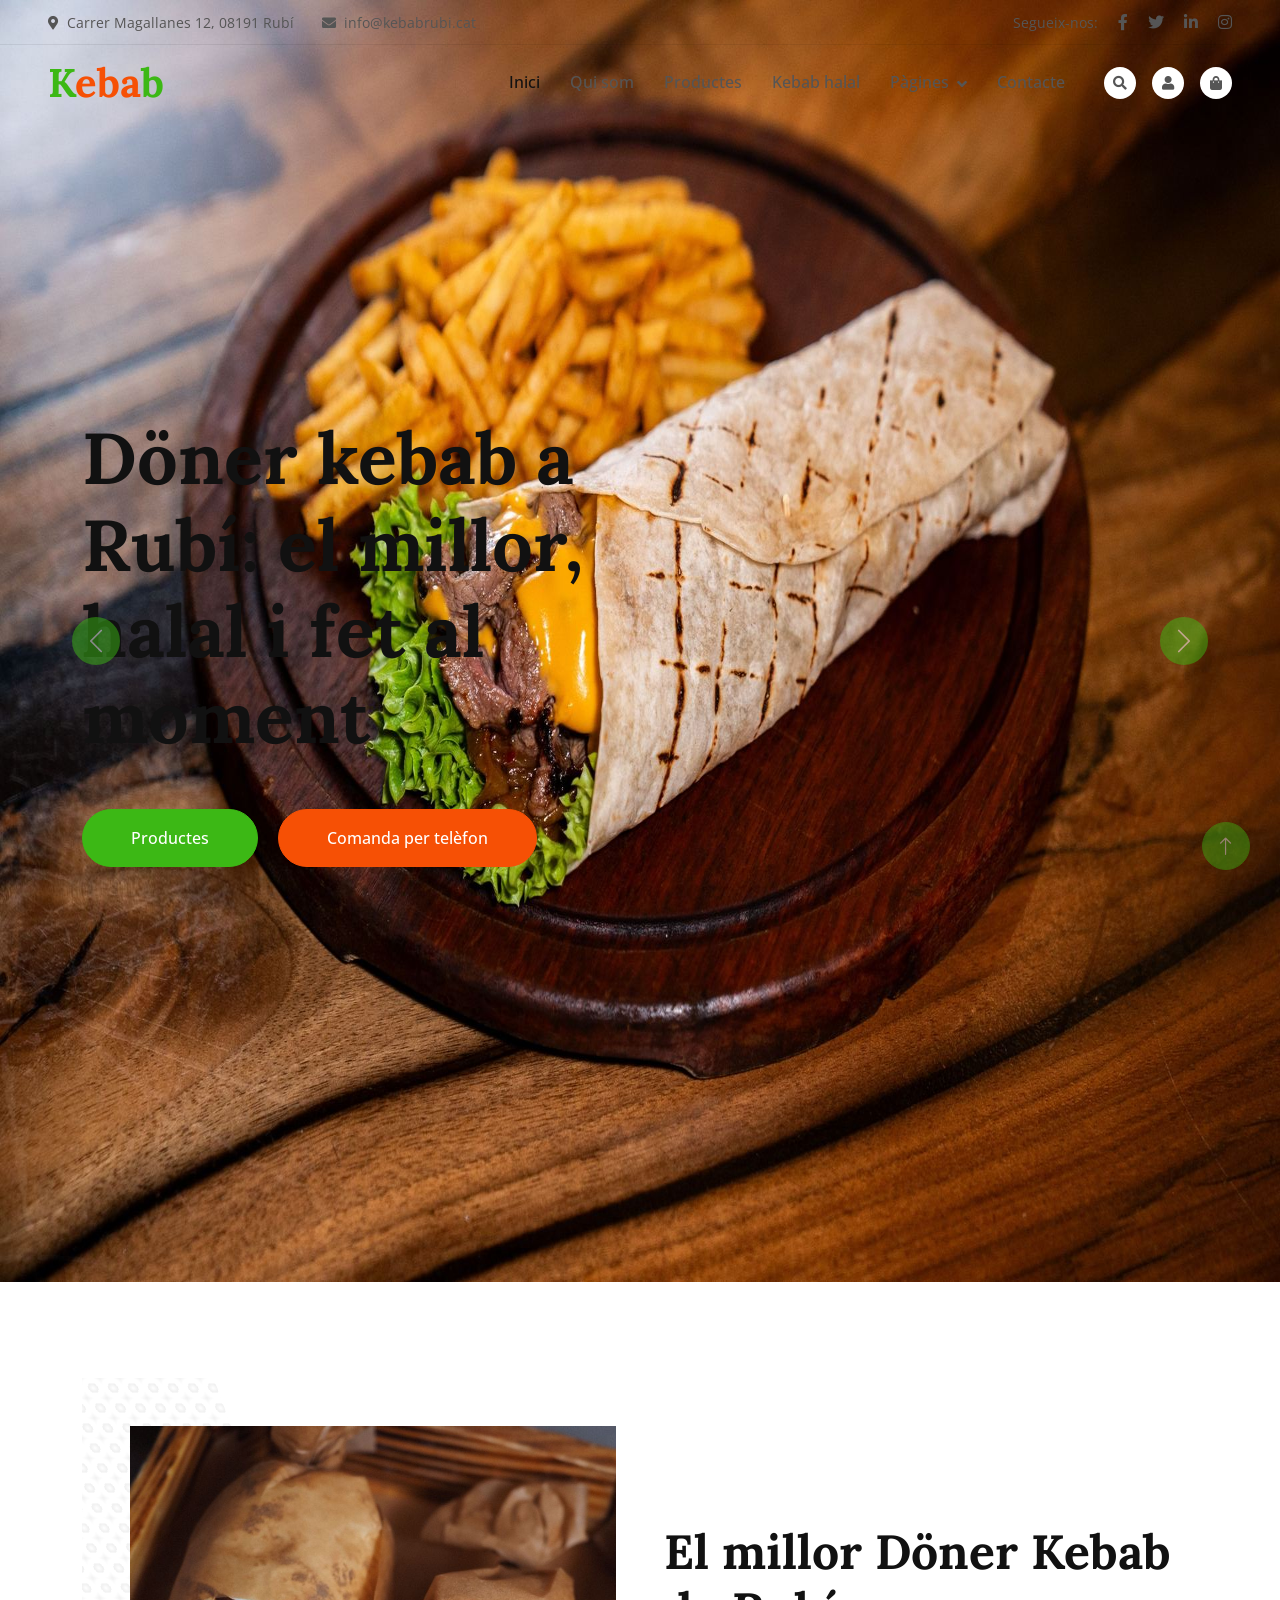
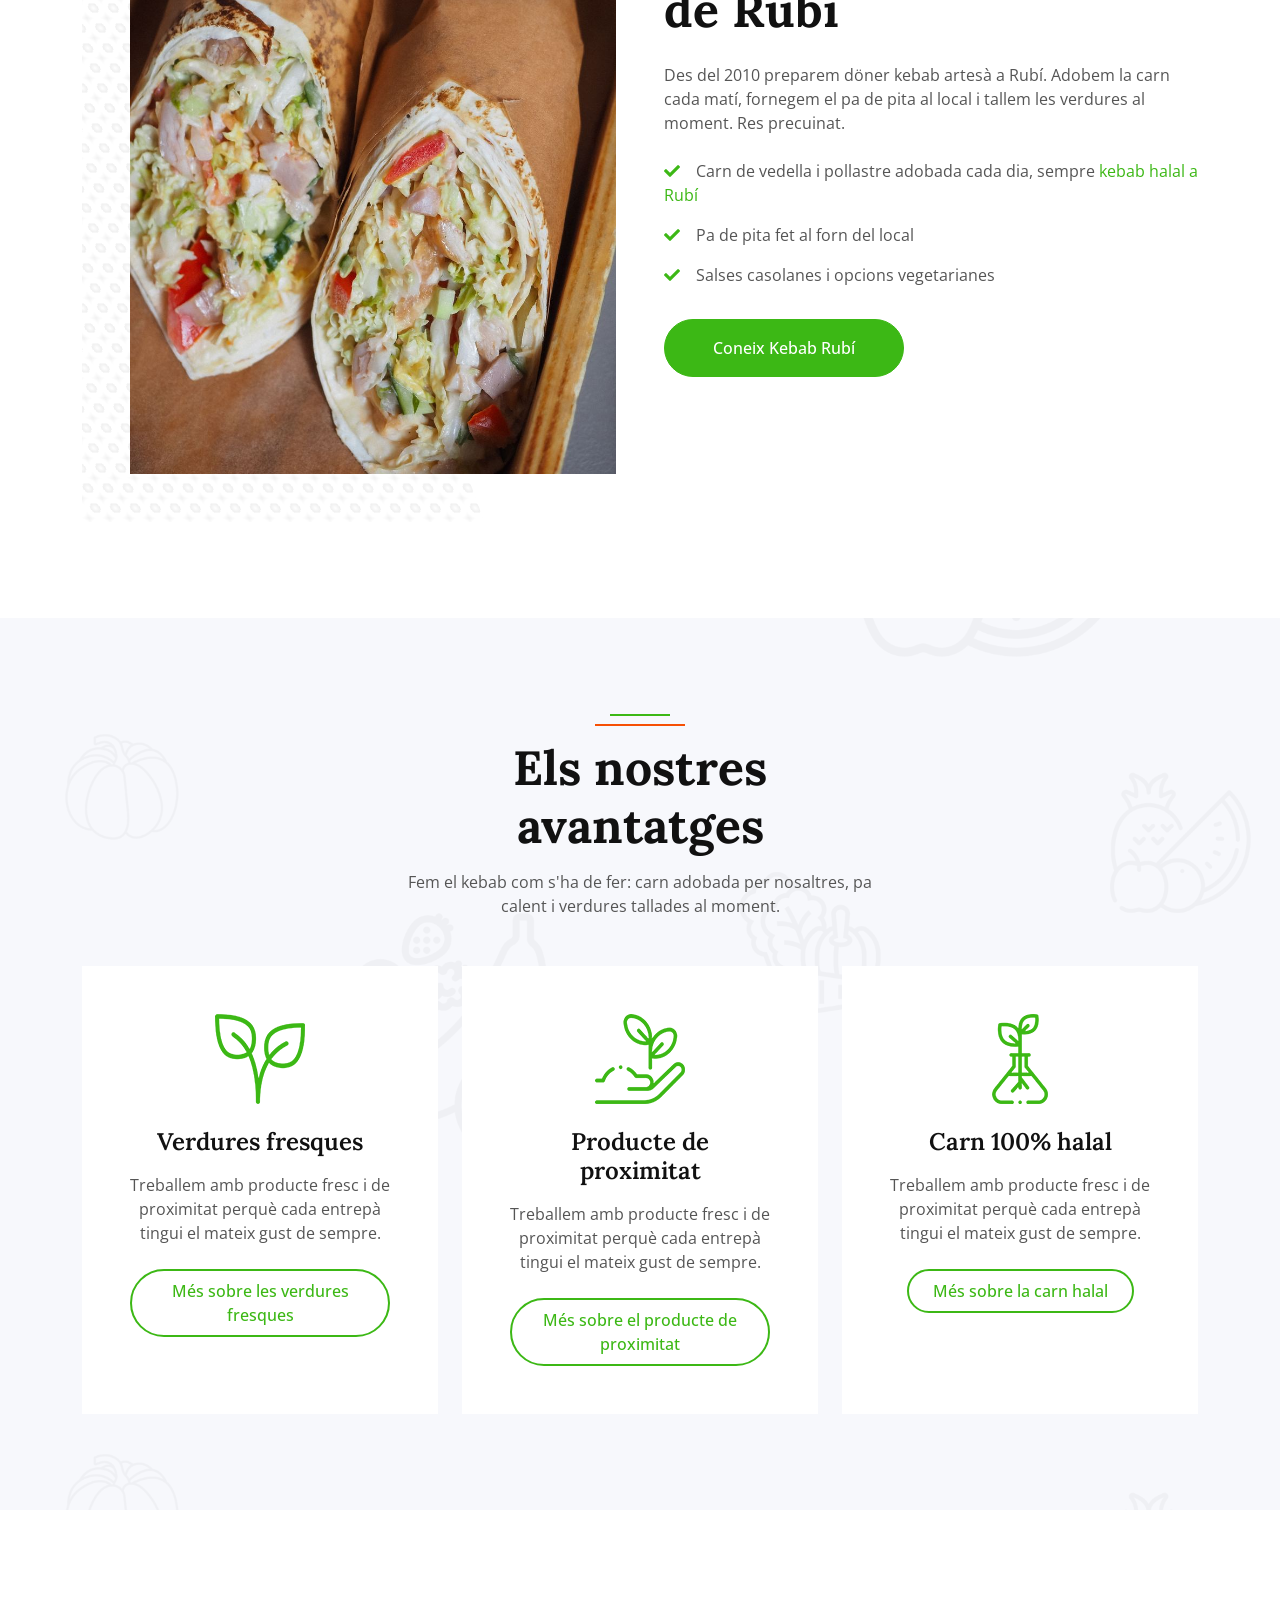
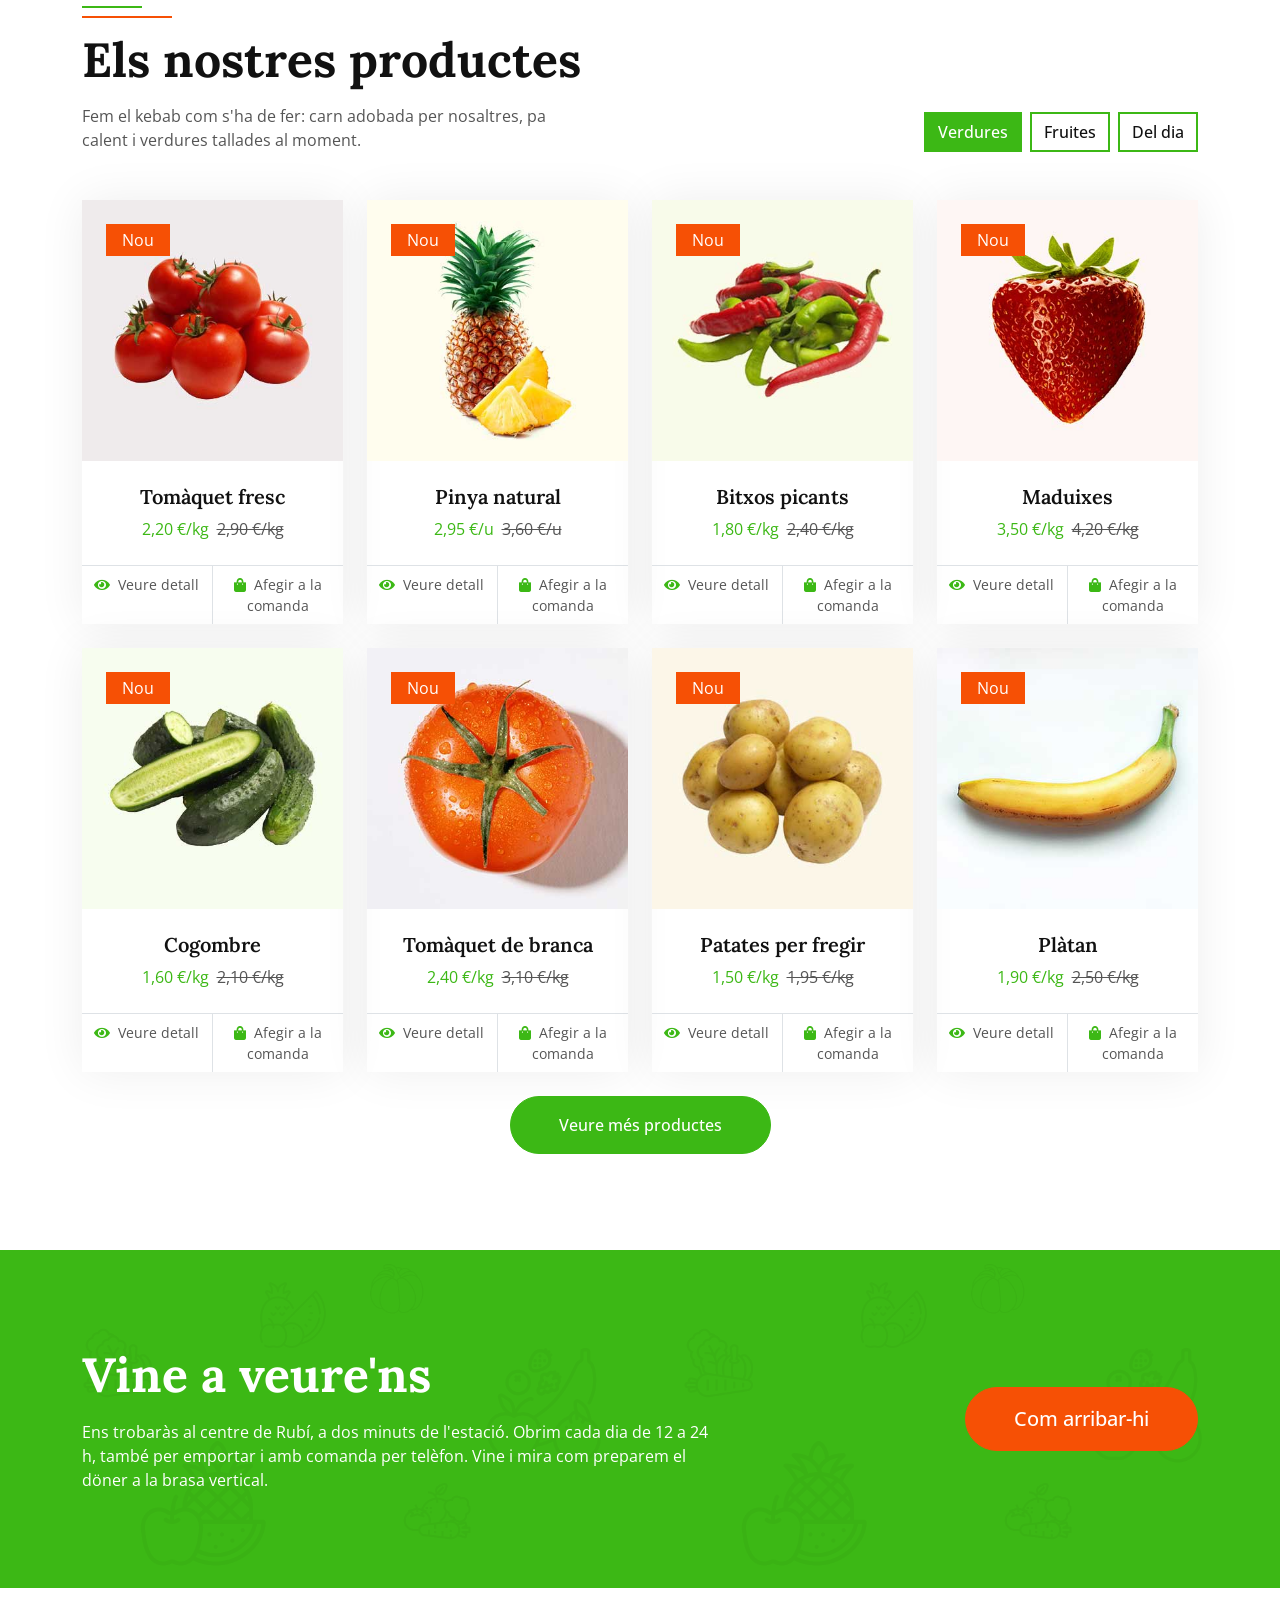
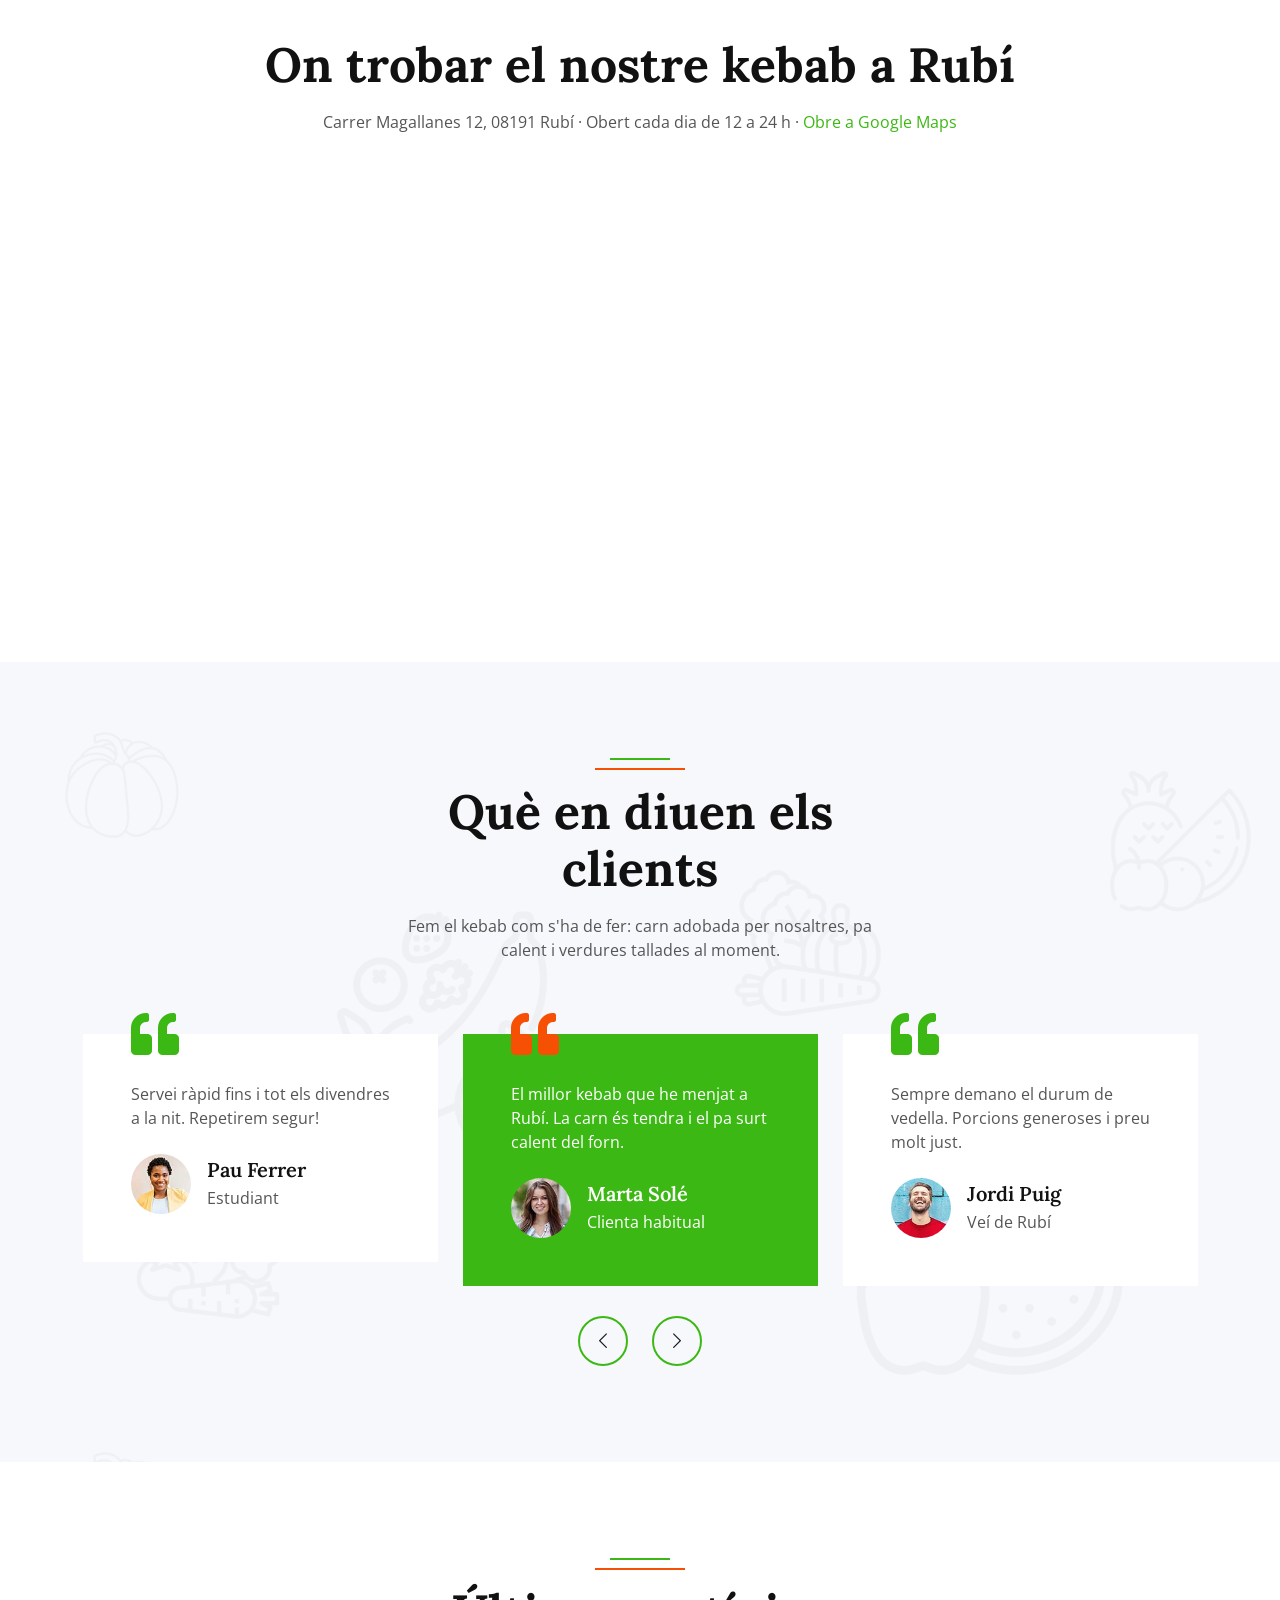
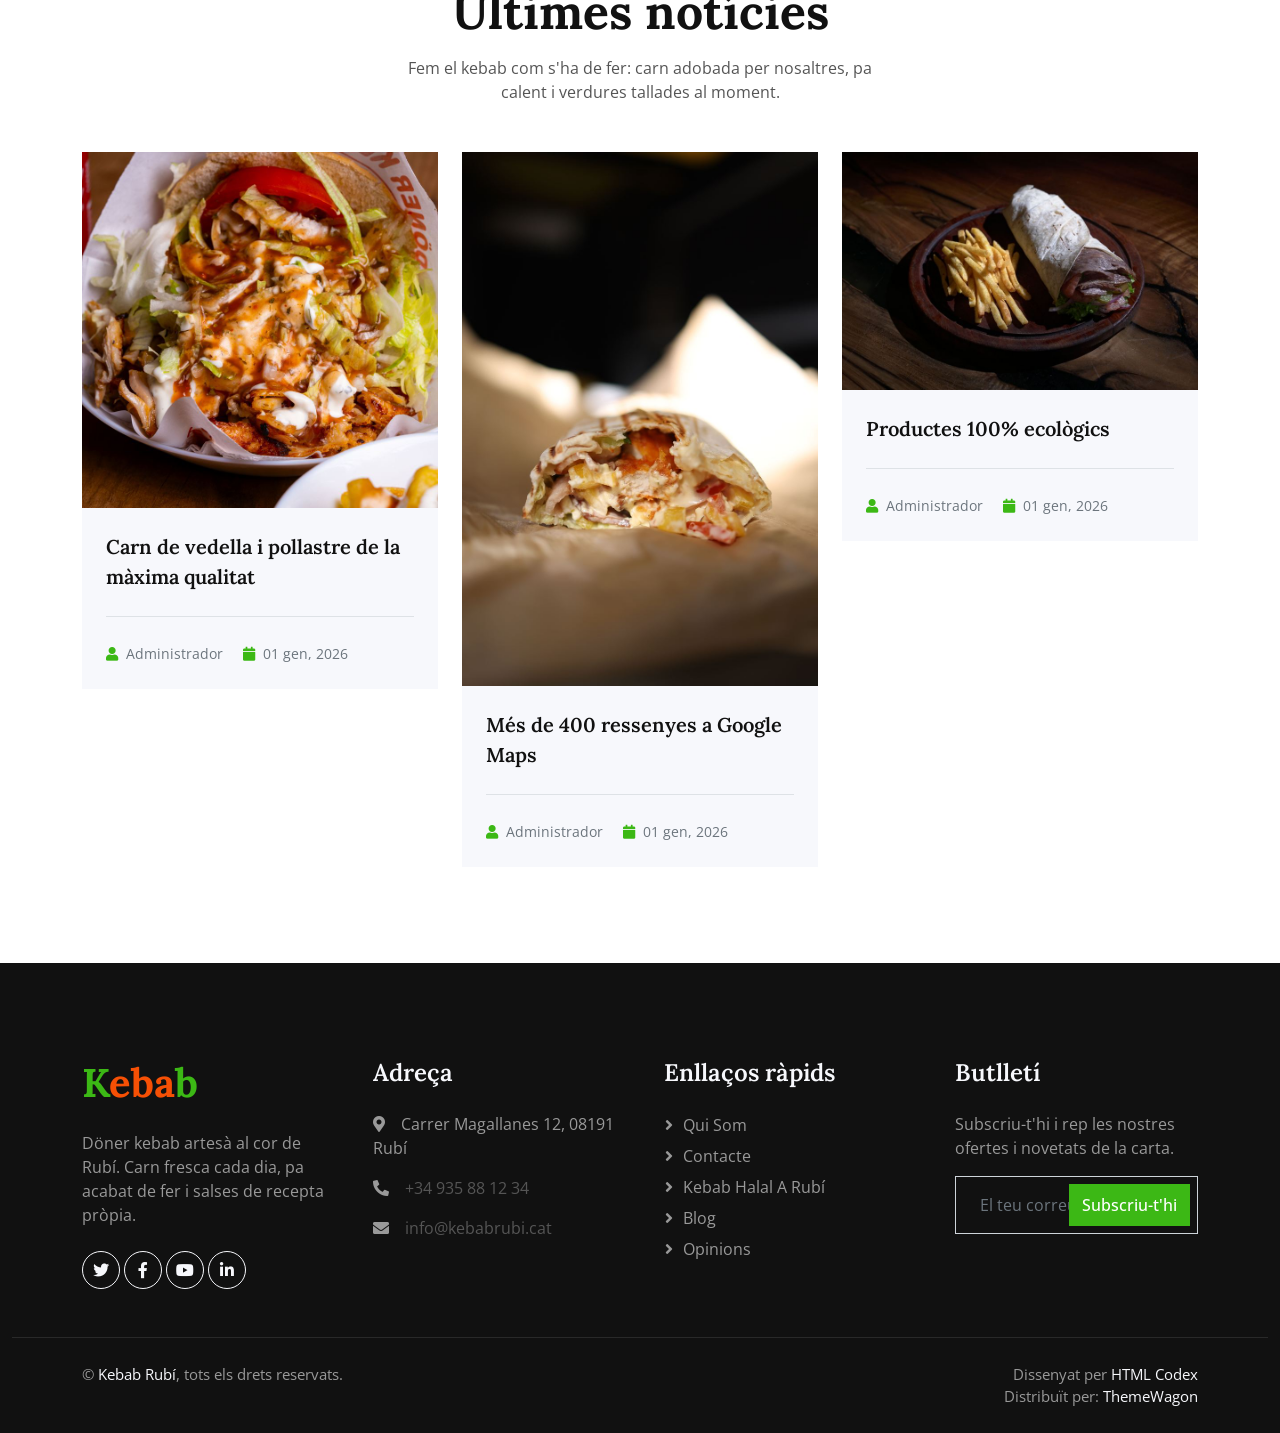
==== commit 8af9cabd: "SEO on page: meta descriptions 150-160, jerarquia h2/h3 i enllacos accessibles - meta description de" ====
--- a/index.html
+++ b/index.html
@@ -5,7 +5,7 @@
     <meta charset="utf-8">
     <title>Döner kebab a Rubí | Carn halal i pa fresc – Kebab Rubí</title>
     <meta content="width=device-width, initial-scale=1.0" name="viewport">
-    <meta name="description" content="Döner kebab artesà a Rubí: carn 100% halal adobada cada dia, pa de pita fet al local i verdures fresques. Obert cada dia de 12 a 24 h. Carrer Magallanes 12.">
+    <meta name="description" content="Döner kebab halal a Rubí: carn adobada cada dia, pa de pita fet al local i verdures fresques. Obert de 12 a 24 h al Carrer Magallanes 12. Vine a provar-lo!">
     <meta name="robots" content="index, follow, max-image-preview:large">
     <link rel="canonical" href="https://andrewvalarezoalum-ctrl.github.io/SEO-KEBAB/">
 
@@ -89,10 +89,10 @@
             </div>
             <div class="col-lg-6 px-5 text-end">
                 <small>Segueix-nos:</small>
-                <a class="text-body ms-3" href=""><i class="fab fa-facebook-f"></i></a>
-                <a class="text-body ms-3" href=""><i class="fab fa-twitter"></i></a>
-                <a class="text-body ms-3" href=""><i class="fab fa-linkedin-in"></i></a>
-                <a class="text-body ms-3" href=""><i class="fab fa-instagram"></i></a>
+                <a class="text-body ms-3" href="" aria-label="Facebook de Kebab Rubí"><i class="fab fa-facebook-f"></i></a>
+                <a class="text-body ms-3" href="" aria-label="Twitter de Kebab Rubí"><i class="fab fa-twitter"></i></a>
+                <a class="text-body ms-3" href="" aria-label="LinkedIn de Kebab Rubí"><i class="fab fa-linkedin-in"></i></a>
+                <a class="text-body ms-3" href="" aria-label="Instagram de Kebab Rubí"><i class="fab fa-instagram"></i></a>
             </div>
         </div>
 
@@ -121,13 +121,13 @@
                     <a href="contact.html" class="nav-item nav-link">Contacte</a>
                 </div>
                 <div class="d-none d-lg-flex ms-2">
-                    <a class="btn-sm-square bg-white rounded-circle ms-3" href="">
+                    <a class="btn-sm-square bg-white rounded-circle ms-3" href="" aria-label="Cercar al web">
                         <small class="fa fa-search text-body"></small>
                     </a>
-                    <a class="btn-sm-square bg-white rounded-circle ms-3" href="">
+                    <a class="btn-sm-square bg-white rounded-circle ms-3" href="" aria-label="El meu compte">
                         <small class="fa fa-user text-body"></small>
                     </a>
-                    <a class="btn-sm-square bg-white rounded-circle ms-3" href="">
+                    <a class="btn-sm-square bg-white rounded-circle ms-3" href="" aria-label="La meva comanda">
                         <small class="fa fa-shopping-bag text-body"></small>
                     </a>
                 </div>
@@ -200,7 +200,7 @@
                     <p><i class="fa fa-check text-primary me-3"></i>Carn de vedella i pollastre adobada cada dia, sempre <a href="kebab-halal-rubi.html">kebab halal a Rubí</a></p>
                     <p><i class="fa fa-check text-primary me-3"></i>Pa de pita fet al forn del local</p>
                     <p><i class="fa fa-check text-primary me-3"></i>Salses casolanes i opcions vegetarianes</p>
-                    <a class="btn btn-primary rounded-pill py-3 px-5 mt-3" href="about.html">Més informació</a>
+                    <a class="btn btn-primary rounded-pill py-3 px-5 mt-3" href="about.html">Coneix Kebab Rubí</a>
                 </div>
             </div>
         </div>
@@ -221,7 +221,7 @@
                         <img class="img-fluid mb-4" src="img/icon-1.png" alt="Icona de verdures fresques" width="90" height="90" loading="lazy">
                         <h3 class="h4 mb-3">Verdures fresques</h3>
                         <p class="mb-4">Treballem amb producte fresc i de proximitat perquè cada entrepà tingui el mateix gust de sempre.</p>
-                        <a class="btn btn-outline-primary border-2 py-2 px-4 rounded-pill" href="feature.html">Més informació</a>
+                        <a class="btn btn-outline-primary border-2 py-2 px-4 rounded-pill" href="feature.html">Més sobre les verdures fresques</a>
                     </div>
                 </div>
                 <div class="col-lg-4 col-md-6 wow fadeInUp" data-wow-delay="0.3s">
@@ -229,7 +229,7 @@
                         <img class="img-fluid mb-4" src="img/icon-2.png" alt="Icona de producte de proximitat" width="90" height="90" loading="lazy">
                         <h3 class="h4 mb-3">Producte de proximitat</h3>
                         <p class="mb-4">Treballem amb producte fresc i de proximitat perquè cada entrepà tingui el mateix gust de sempre.</p>
-                        <a class="btn btn-outline-primary border-2 py-2 px-4 rounded-pill" href="feature.html">Més informació</a>
+                        <a class="btn btn-outline-primary border-2 py-2 px-4 rounded-pill" href="feature.html">Més sobre el producte de proximitat</a>
                     </div>
                 </div>
                 <div class="col-lg-4 col-md-6 wow fadeInUp" data-wow-delay="0.5s">
@@ -237,7 +237,7 @@
                         <img class="img-fluid mb-4" src="img/icon-3.png" alt="Icona de carn halal" width="90" height="90" loading="lazy">
                         <h3 class="h4 mb-3">Carn 100% halal</h3>
                         <p class="mb-4">Treballem amb producte fresc i de proximitat perquè cada entrepà tingui el mateix gust de sempre.</p>
-                        <a class="btn btn-outline-primary border-2 py-2 px-4 rounded-pill" href="kebab-halal-rubi.html">Més informació</a>
+                        <a class="btn btn-outline-primary border-2 py-2 px-4 rounded-pill" href="kebab-halal-rubi.html">Més sobre la carn halal</a>
                     </div>
                 </div>
             </div>
@@ -286,10 +286,10 @@
                                 </div>
                                 <div class="d-flex border-top">
                                     <small class="w-50 text-center border-end py-2">
-                                        <a class="text-body" href="product.html"><i class="fa fa-eye text-primary me-2"></i>Veure detall</a>
-                                    </small>
-                                    <small class="w-50 text-center py-2">
-                                        <a class="text-body" href="product.html"><i class="fa fa-shopping-bag text-primary me-2"></i>Afegir a la comanda</a>
+                                        <a class="text-body" href="product.html" aria-label="Veure el detall de Tomàquet fresc"><i class="fa fa-eye text-primary me-2"></i>Veure detall</a>
+                                    </small>
+                                    <small class="w-50 text-center py-2">
+                                        <a class="text-body" href="product.html" aria-label="Afegir Tomàquet fresc a la comanda"><i class="fa fa-shopping-bag text-primary me-2"></i>Afegir a la comanda</a>
                                     </small>
                                 </div>
                             </div>
@@ -307,10 +307,10 @@
                                 </div>
                                 <div class="d-flex border-top">
                                     <small class="w-50 text-center border-end py-2">
-                                        <a class="text-body" href="product.html"><i class="fa fa-eye text-primary me-2"></i>Veure detall</a>
-                                    </small>
-                                    <small class="w-50 text-center py-2">
-                                        <a class="text-body" href="product.html"><i class="fa fa-shopping-bag text-primary me-2"></i>Afegir a la comanda</a>
+                                        <a class="text-body" href="product.html" aria-label="Veure el detall de Pinya natural"><i class="fa fa-eye text-primary me-2"></i>Veure detall</a>
+                                    </small>
+                                    <small class="w-50 text-center py-2">
+                                        <a class="text-body" href="product.html" aria-label="Afegir Pinya natural a la comanda"><i class="fa fa-shopping-bag text-primary me-2"></i>Afegir a la comanda</a>
                                     </small>
                                 </div>
                             </div>
@@ -328,10 +328,10 @@
                                 </div>
                                 <div class="d-flex border-top">
                                     <small class="w-50 text-center border-end py-2">
-                                        <a class="text-body" href="product.html"><i class="fa fa-eye text-primary me-2"></i>Veure detall</a>
-                                    </small>
-                                    <small class="w-50 text-center py-2">
-                                        <a class="text-body" href="product.html"><i class="fa fa-shopping-bag text-primary me-2"></i>Afegir a la comanda</a>
+                                        <a class="text-body" href="product.html" aria-label="Veure el detall de Bitxos picants"><i class="fa fa-eye text-primary me-2"></i>Veure detall</a>
+                                    </small>
+                                    <small class="w-50 text-center py-2">
+                                        <a class="text-body" href="product.html" aria-label="Afegir Bitxos picants a la comanda"><i class="fa fa-shopping-bag text-primary me-2"></i>Afegir a la comanda</a>
                                     </small>
                                 </div>
                             </div>
@@ -349,10 +349,10 @@
                                 </div>
                                 <div class="d-flex border-top">
                                     <small class="w-50 text-center border-end py-2">
-                                        <a class="text-body" href="product.html"><i class="fa fa-eye text-primary me-2"></i>Veure detall</a>
-                                    </small>
-                                    <small class="w-50 text-center py-2">
-                                        <a class="text-body" href="product.html"><i class="fa fa-shopping-bag text-primary me-2"></i>Afegir a la comanda</a>
+                                        <a class="text-body" href="product.html" aria-label="Veure el detall de Maduixes"><i class="fa fa-eye text-primary me-2"></i>Veure detall</a>
+                                    </small>
+                                    <small class="w-50 text-center py-2">
+                                        <a class="text-body" href="product.html" aria-label="Afegir Maduixes a la comanda"><i class="fa fa-shopping-bag text-primary me-2"></i>Afegir a la comanda</a>
                                     </small>
                                 </div>
                             </div>
@@ -370,10 +370,10 @@
                                 </div>
                                 <div class="d-flex border-top">
                                     <small class="w-50 text-center border-end py-2">
-                                        <a class="text-body" href="product.html"><i class="fa fa-eye text-primary me-2"></i>Veure detall</a>
-                                    </small>
-                                    <small class="w-50 text-center py-2">
-                                        <a class="text-body" href="product.html"><i class="fa fa-shopping-bag text-primary me-2"></i>Afegir a la comanda</a>
+                                        <a class="text-body" href="product.html" aria-label="Veure el detall de Cogombre"><i class="fa fa-eye text-primary me-2"></i>Veure detall</a>
+                                    </small>
+                                    <small class="w-50 text-center py-2">
+                                        <a class="text-body" href="product.html" aria-label="Afegir Cogombre a la comanda"><i class="fa fa-shopping-bag text-primary me-2"></i>Afegir a la comanda</a>
                                     </small>
                                 </div>
                             </div>
@@ -391,10 +391,10 @@
                                 </div>
                                 <div class="d-flex border-top">
                                     <small class="w-50 text-center border-end py-2">
-                                        <a class="text-body" href="product.html"><i class="fa fa-eye text-primary me-2"></i>Veure detall</a>
-                                    </small>
-                                    <small class="w-50 text-center py-2">
-                                        <a class="text-body" href="product.html"><i class="fa fa-shopping-bag text-primary me-2"></i>Afegir a la comanda</a>
+                                        <a class="text-body" href="product.html" aria-label="Veure el detall de Tomàquet de branca"><i class="fa fa-eye text-primary me-2"></i>Veure detall</a>
+                                    </small>
+                                    <small class="w-50 text-center py-2">
+                                        <a class="text-body" href="product.html" aria-label="Afegir Tomàquet de branca a la comanda"><i class="fa fa-shopping-bag text-primary me-2"></i>Afegir a la comanda</a>
                                     </small>
                                 </div>
                             </div>
@@ -412,10 +412,10 @@
                                 </div>
                                 <div class="d-flex border-top">
                                     <small class="w-50 text-center border-end py-2">
-                                        <a class="text-body" href="product.html"><i class="fa fa-eye text-primary me-2"></i>Veure detall</a>
-                                    </small>
-                                    <small class="w-50 text-center py-2">
-                                        <a class="text-body" href="product.html"><i class="fa fa-shopping-bag text-primary me-2"></i>Afegir a la comanda</a>
+                                        <a class="text-body" href="product.html" aria-label="Veure el detall de Patates per fregir"><i class="fa fa-eye text-primary me-2"></i>Veure detall</a>
+                                    </small>
+                                    <small class="w-50 text-center py-2">
+                                        <a class="text-body" href="product.html" aria-label="Afegir Patates per fregir a la comanda"><i class="fa fa-shopping-bag text-primary me-2"></i>Afegir a la comanda</a>
                                     </small>
                                 </div>
                             </div>
@@ -433,10 +433,10 @@
                                 </div>
                                 <div class="d-flex border-top">
                                     <small class="w-50 text-center border-end py-2">
-                                        <a class="text-body" href="product.html"><i class="fa fa-eye text-primary me-2"></i>Veure detall</a>
-                                    </small>
-                                    <small class="w-50 text-center py-2">
-                                        <a class="text-body" href="product.html"><i class="fa fa-shopping-bag text-primary me-2"></i>Afegir a la comanda</a>
+                                        <a class="text-body" href="product.html" aria-label="Veure el detall de Plàtan"><i class="fa fa-eye text-primary me-2"></i>Veure detall</a>
+                                    </small>
+                                    <small class="w-50 text-center py-2">
+                                        <a class="text-body" href="product.html" aria-label="Afegir Plàtan a la comanda"><i class="fa fa-shopping-bag text-primary me-2"></i>Afegir a la comanda</a>
                                     </small>
                                 </div>
                             </div>
@@ -461,10 +461,10 @@
                                 </div>
                                 <div class="d-flex border-top">
                                     <small class="w-50 text-center border-end py-2">
-                                        <a class="text-body" href="product.html"><i class="fa fa-eye text-primary me-2"></i>Veure detall</a>
-                                    </small>
-                                    <small class="w-50 text-center py-2">
-                                        <a class="text-body" href="product.html"><i class="fa fa-shopping-bag text-primary me-2"></i>Afegir a la comanda</a>
+                                        <a class="text-body" href="product.html" aria-label="Veure el detall de Tomàquet fresc"><i class="fa fa-eye text-primary me-2"></i>Veure detall</a>
+                                    </small>
+                                    <small class="w-50 text-center py-2">
+                                        <a class="text-body" href="product.html" aria-label="Afegir Tomàquet fresc a la comanda"><i class="fa fa-shopping-bag text-primary me-2"></i>Afegir a la comanda</a>
                                     </small>
                                 </div>
                             </div>
@@ -482,10 +482,10 @@
                                 </div>
                                 <div class="d-flex border-top">
                                     <small class="w-50 text-center border-end py-2">
-                                        <a class="text-body" href="product.html"><i class="fa fa-eye text-primary me-2"></i>Veure detall</a>
-                                    </small>
-                                    <small class="w-50 text-center py-2">
-                                        <a class="text-body" href="product.html"><i class="fa fa-shopping-bag text-primary me-2"></i>Afegir a la comanda</a>
+                                        <a class="text-body" href="product.html" aria-label="Veure el detall de Pinya natural"><i class="fa fa-eye text-primary me-2"></i>Veure detall</a>
+                                    </small>
+                                    <small class="w-50 text-center py-2">
+                                        <a class="text-body" href="product.html" aria-label="Afegir Pinya natural a la comanda"><i class="fa fa-shopping-bag text-primary me-2"></i>Afegir a la comanda</a>
                                     </small>
                                 </div>
                             </div>
@@ -503,10 +503,10 @@
                                 </div>
                                 <div class="d-flex border-top">
                                     <small class="w-50 text-center border-end py-2">
-                                        <a class="text-body" href="product.html"><i class="fa fa-eye text-primary me-2"></i>Veure detall</a>
-                                    </small>
-                                    <small class="w-50 text-center py-2">
-                                        <a class="text-body" href="product.html"><i class="fa fa-shopping-bag text-primary me-2"></i>Afegir a la comanda</a>
+                                        <a class="text-body" href="product.html" aria-label="Veure el detall de Bitxos picants"><i class="fa fa-eye text-primary me-2"></i>Veure detall</a>
+                                    </small>
+                                    <small class="w-50 text-center py-2">
+                                        <a class="text-body" href="product.html" aria-label="Afegir Bitxos picants a la comanda"><i class="fa fa-shopping-bag text-primary me-2"></i>Afegir a la comanda</a>
                                     </small>
                                 </div>
                             </div>
@@ -524,10 +524,10 @@
                                 </div>
                                 <div class="d-flex border-top">
                                     <small class="w-50 text-center border-end py-2">
-                                        <a class="text-body" href="product.html"><i class="fa fa-eye text-primary me-2"></i>Veure detall</a>
-                                    </small>
-                                    <small class="w-50 text-center py-2">
-                                        <a class="text-body" href="product.html"><i class="fa fa-shopping-bag text-primary me-2"></i>Afegir a la comanda</a>
+                                        <a class="text-body" href="product.html" aria-label="Veure el detall de Maduixes"><i class="fa fa-eye text-primary me-2"></i>Veure detall</a>
+                                    </small>
+                                    <small class="w-50 text-center py-2">
+                                        <a class="text-body" href="product.html" aria-label="Afegir Maduixes a la comanda"><i class="fa fa-shopping-bag text-primary me-2"></i>Afegir a la comanda</a>
                                     </small>
                                 </div>
                             </div>
@@ -545,10 +545,10 @@
                                 </div>
                                 <div class="d-flex border-top">
                                     <small class="w-50 text-center border-end py-2">
-                                        <a class="text-body" href="product.html"><i class="fa fa-eye text-primary me-2"></i>Veure detall</a>
-                                    </small>
-                                    <small class="w-50 text-center py-2">
-                                        <a class="text-body" href="product.html"><i class="fa fa-shopping-bag text-primary me-2"></i>Afegir a la comanda</a>
+                                        <a class="text-body" href="product.html" aria-label="Veure el detall de Cogombre"><i class="fa fa-eye text-primary me-2"></i>Veure detall</a>
+                                    </small>
+                                    <small class="w-50 text-center py-2">
+                                        <a class="text-body" href="product.html" aria-label="Afegir Cogombre a la comanda"><i class="fa fa-shopping-bag text-primary me-2"></i>Afegir a la comanda</a>
                                     </small>
                                 </div>
                             </div>
@@ -566,10 +566,10 @@
                                 </div>
                                 <div class="d-flex border-top">
                                     <small class="w-50 text-center border-end py-2">
-                                        <a class="text-body" href="product.html"><i class="fa fa-eye text-primary me-2"></i>Veure detall</a>
-                                    </small>
-                                    <small class="w-50 text-center py-2">
-                                        <a class="text-body" href="product.html"><i class="fa fa-shopping-bag text-primary me-2"></i>Afegir a la comanda</a>
+                                        <a class="text-body" href="product.html" aria-label="Veure el detall de Tomàquet de branca"><i class="fa fa-eye text-primary me-2"></i>Veure detall</a>
+                                    </small>
+                                    <small class="w-50 text-center py-2">
+                                        <a class="text-body" href="product.html" aria-label="Afegir Tomàquet de branca a la comanda"><i class="fa fa-shopping-bag text-primary me-2"></i>Afegir a la comanda</a>
                                     </small>
                                 </div>
                             </div>
@@ -587,10 +587,10 @@
                                 </div>
                                 <div class="d-flex border-top">
                                     <small class="w-50 text-center border-end py-2">
-                                        <a class="text-body" href="product.html"><i class="fa fa-eye text-primary me-2"></i>Veure detall</a>
-                                    </small>
-                                    <small class="w-50 text-center py-2">
-                                        <a class="text-body" href="product.html"><i class="fa fa-shopping-bag text-primary me-2"></i>Afegir a la comanda</a>
+                                        <a class="text-body" href="product.html" aria-label="Veure el detall de Patates per fregir"><i class="fa fa-eye text-primary me-2"></i>Veure detall</a>
+                                    </small>
+                                    <small class="w-50 text-center py-2">
+                                        <a class="text-body" href="product.html" aria-label="Afegir Patates per fregir a la comanda"><i class="fa fa-shopping-bag text-primary me-2"></i>Afegir a la comanda</a>
                                     </small>
                                 </div>
                             </div>
@@ -608,10 +608,10 @@
                                 </div>
                                 <div class="d-flex border-top">
                                     <small class="w-50 text-center border-end py-2">
-                                        <a class="text-body" href="product.html"><i class="fa fa-eye text-primary me-2"></i>Veure detall</a>
-                                    </small>
-                                    <small class="w-50 text-center py-2">
-                                        <a class="text-body" href="product.html"><i class="fa fa-shopping-bag text-primary me-2"></i>Afegir a la comanda</a>
+                                        <a class="text-body" href="product.html" aria-label="Veure el detall de Plàtan"><i class="fa fa-eye text-primary me-2"></i>Veure detall</a>
+                                    </small>
+                                    <small class="w-50 text-center py-2">
+                                        <a class="text-body" href="product.html" aria-label="Afegir Plàtan a la comanda"><i class="fa fa-shopping-bag text-primary me-2"></i>Afegir a la comanda</a>
                                     </small>
                                 </div>
                             </div>
@@ -636,10 +636,10 @@
                                 </div>
                                 <div class="d-flex border-top">
                                     <small class="w-50 text-center border-end py-2">
-                                        <a class="text-body" href="product.html"><i class="fa fa-eye text-primary me-2"></i>Veure detall</a>
-                                    </small>
-                                    <small class="w-50 text-center py-2">
-                                        <a class="text-body" href="product.html"><i class="fa fa-shopping-bag text-primary me-2"></i>Afegir a la comanda</a>
+                                        <a class="text-body" href="product.html" aria-label="Veure el detall de Tomàquet fresc"><i class="fa fa-eye text-primary me-2"></i>Veure detall</a>
+                                    </small>
+                                    <small class="w-50 text-center py-2">
+                                        <a class="text-body" href="product.html" aria-label="Afegir Tomàquet fresc a la comanda"><i class="fa fa-shopping-bag text-primary me-2"></i>Afegir a la comanda</a>
                                     </small>
                                 </div>
                             </div>
@@ -657,10 +657,10 @@
                                 </div>
                                 <div class="d-flex border-top">
                                     <small class="w-50 text-center border-end py-2">
-                                        <a class="text-body" href="product.html"><i class="fa fa-eye text-primary me-2"></i>Veure detall</a>
-                                    </small>
-                                    <small class="w-50 text-center py-2">
-                                        <a class="text-body" href="product.html"><i class="fa fa-shopping-bag text-primary me-2"></i>Afegir a la comanda</a>
+                                        <a class="text-body" href="product.html" aria-label="Veure el detall de Pinya natural"><i class="fa fa-eye text-primary me-2"></i>Veure detall</a>
+                                    </small>
+                                    <small class="w-50 text-center py-2">
+                                        <a class="text-body" href="product.html" aria-label="Afegir Pinya natural a la comanda"><i class="fa fa-shopping-bag text-primary me-2"></i>Afegir a la comanda</a>
                                     </small>
                                 </div>
                             </div>
@@ -678,10 +678,10 @@
                                 </div>
                                 <div class="d-flex border-top">
                                     <small class="w-50 text-center border-end py-2">
-                                        <a class="text-body" href="product.html"><i class="fa fa-eye text-primary me-2"></i>Veure detall</a>
-                                    </small>
-                                    <small class="w-50 text-center py-2">
-                                        <a class="text-body" href="product.html"><i class="fa fa-shopping-bag text-primary me-2"></i>Afegir a la comanda</a>
+                                        <a class="text-body" href="product.html" aria-label="Veure el detall de Bitxos picants"><i class="fa fa-eye text-primary me-2"></i>Veure detall</a>
+                                    </small>
+                                    <small class="w-50 text-center py-2">
+                                        <a class="text-body" href="product.html" aria-label="Afegir Bitxos picants a la comanda"><i class="fa fa-shopping-bag text-primary me-2"></i>Afegir a la comanda</a>
                                     </small>
                                 </div>
                             </div>
@@ -699,10 +699,10 @@
                                 </div>
                                 <div class="d-flex border-top">
                                     <small class="w-50 text-center border-end py-2">
-                                        <a class="text-body" href="product.html"><i class="fa fa-eye text-primary me-2"></i>Veure detall</a>
-                                    </small>
-                                    <small class="w-50 text-center py-2">
-                                        <a class="text-body" href="product.html"><i class="fa fa-shopping-bag text-primary me-2"></i>Afegir a la comanda</a>
+                                        <a class="text-body" href="product.html" aria-label="Veure el detall de Maduixes"><i class="fa fa-eye text-primary me-2"></i>Veure detall</a>
+                                    </small>
+                                    <small class="w-50 text-center py-2">
+                                        <a class="text-body" href="product.html" aria-label="Afegir Maduixes a la comanda"><i class="fa fa-shopping-bag text-primary me-2"></i>Afegir a la comanda</a>
                                     </small>
                                 </div>
                             </div>
@@ -720,10 +720,10 @@
                                 </div>
                                 <div class="d-flex border-top">
                                     <small class="w-50 text-center border-end py-2">
-                                        <a class="text-body" href="product.html"><i class="fa fa-eye text-primary me-2"></i>Veure detall</a>
-                                    </small>
-                                    <small class="w-50 text-center py-2">
-                                        <a class="text-body" href="product.html"><i class="fa fa-shopping-bag text-primary me-2"></i>Afegir a la comanda</a>
+                                        <a class="text-body" href="product.html" aria-label="Veure el detall de Cogombre"><i class="fa fa-eye text-primary me-2"></i>Veure detall</a>
+                                    </small>
+                                    <small class="w-50 text-center py-2">
+                                        <a class="text-body" href="product.html" aria-label="Afegir Cogombre a la comanda"><i class="fa fa-shopping-bag text-primary me-2"></i>Afegir a la comanda</a>
                                     </small>
                                 </div>
                             </div>
@@ -741,10 +741,10 @@
                                 </div>
                                 <div class="d-flex border-top">
                                     <small class="w-50 text-center border-end py-2">
-                                        <a class="text-body" href="product.html"><i class="fa fa-eye text-primary me-2"></i>Veure detall</a>
-                                    </small>
-                                    <small class="w-50 text-center py-2">
-                                        <a class="text-body" href="product.html"><i class="fa fa-shopping-bag text-primary me-2"></i>Afegir a la comanda</a>
+                                        <a class="text-body" href="product.html" aria-label="Veure el detall de Tomàquet de branca"><i class="fa fa-eye text-primary me-2"></i>Veure detall</a>
+                                    </small>
+                                    <small class="w-50 text-center py-2">
+                                        <a class="text-body" href="product.html" aria-label="Afegir Tomàquet de branca a la comanda"><i class="fa fa-shopping-bag text-primary me-2"></i>Afegir a la comanda</a>
                                     </small>
                                 </div>
                             </div>
@@ -762,10 +762,10 @@
                                 </div>
                                 <div class="d-flex border-top">
                                     <small class="w-50 text-center border-end py-2">
-                                        <a class="text-body" href="product.html"><i class="fa fa-eye text-primary me-2"></i>Veure detall</a>
-                                    </small>
-                                    <small class="w-50 text-center py-2">
-                                        <a class="text-body" href="product.html"><i class="fa fa-shopping-bag text-primary me-2"></i>Afegir a la comanda</a>
+                                        <a class="text-body" href="product.html" aria-label="Veure el detall de Patates per fregir"><i class="fa fa-eye text-primary me-2"></i>Veure detall</a>
+                                    </small>
+                                    <small class="w-50 text-center py-2">
+                                        <a class="text-body" href="product.html" aria-label="Afegir Patates per fregir a la comanda"><i class="fa fa-shopping-bag text-primary me-2"></i>Afegir a la comanda</a>
                                     </small>
                                 </div>
                             </div>
@@ -783,10 +783,10 @@
                                 </div>
                                 <div class="d-flex border-top">
                                     <small class="w-50 text-center border-end py-2">
-                                        <a class="text-body" href="product.html"><i class="fa fa-eye text-primary me-2"></i>Veure detall</a>
-                                    </small>
-                                    <small class="w-50 text-center py-2">
-                                        <a class="text-body" href="product.html"><i class="fa fa-shopping-bag text-primary me-2"></i>Afegir a la comanda</a>
+                                        <a class="text-body" href="product.html" aria-label="Veure el detall de Plàtan"><i class="fa fa-eye text-primary me-2"></i>Veure detall</a>
+                                    </small>
+                                    <small class="w-50 text-center py-2">
+                                        <a class="text-body" href="product.html" aria-label="Afegir Plàtan a la comanda"><i class="fa fa-shopping-bag text-primary me-2"></i>Afegir a la comanda</a>
                                     </small>
                                 </div>
                             </div>
@@ -847,7 +847,7 @@
                     <div class="d-flex align-items-center">
                         <img class="flex-shrink-0 rounded-circle" src="img/testimonial-1.jpg" alt="Foto de Marta Solé" width="100" height="100" loading="lazy">
                         <div class="ms-3">
-                            <h5 class="mb-1">Marta Solé</h5>
+                            <h3 class="h5 mb-1">Marta Solé</h3>
                             <span>Clienta habitual</span>
                         </div>
                     </div>
@@ -858,7 +858,7 @@
                     <div class="d-flex align-items-center">
                         <img class="flex-shrink-0 rounded-circle" src="img/testimonial-2.jpg" alt="Foto de Jordi Puig" width="100" height="100" loading="lazy">
                         <div class="ms-3">
-                            <h5 class="mb-1">Jordi Puig</h5>
+                            <h3 class="h5 mb-1">Jordi Puig</h3>
                             <span>Veí de Rubí</span>
                         </div>
                     </div>
@@ -869,7 +869,7 @@
                     <div class="d-flex align-items-center">
                         <img class="flex-shrink-0 rounded-circle" src="img/testimonial-3.jpg" alt="Foto de Nadia El Amrani" width="100" height="100" loading="lazy">
                         <div class="ms-3">
-                            <h5 class="mb-1">Nadia El Amrani</h5>
+                            <h3 class="h5 mb-1">Nadia El Amrani</h3>
                             <span>Clienta habitual</span>
                         </div>
                     </div>
@@ -880,7 +880,7 @@
                     <div class="d-flex align-items-center">
                         <img class="flex-shrink-0 rounded-circle" src="img/testimonial-4.jpg" alt="Foto de Pau Ferrer" width="100" height="100" loading="lazy">
                         <div class="ms-3">
-                            <h5 class="mb-1">Pau Ferrer</h5>
+                            <h3 class="h5 mb-1">Pau Ferrer</h3>
                             <span>Estudiant</span>
                         </div>
                     </div>
@@ -943,10 +943,10 @@
                     <p class="h1 fw-bold text-primary mb-4">K<span class="text-secondary">eba</span>b</p>
                     <p>Döner kebab artesà al cor de Rubí. Carn fresca cada dia, pa acabat de fer i salses de recepta pròpia.</p>
                     <div class="d-flex pt-2">
-                        <a class="btn btn-square btn-outline-light rounded-circle me-1" href=""><i class="fab fa-twitter"></i></a>
-                        <a class="btn btn-square btn-outline-light rounded-circle me-1" href=""><i class="fab fa-facebook-f"></i></a>
-                        <a class="btn btn-square btn-outline-light rounded-circle me-1" href=""><i class="fab fa-youtube"></i></a>
-                        <a class="btn btn-square btn-outline-light rounded-circle me-0" href=""><i class="fab fa-linkedin-in"></i></a>
+                        <a class="btn btn-square btn-outline-light rounded-circle me-1" href="" aria-label="Twitter de Kebab Rubí"><i class="fab fa-twitter"></i></a>
+                        <a class="btn btn-square btn-outline-light rounded-circle me-1" href="" aria-label="Facebook de Kebab Rubí"><i class="fab fa-facebook-f"></i></a>
+                        <a class="btn btn-square btn-outline-light rounded-circle me-1" href="" aria-label="YouTube de Kebab Rubí"><i class="fab fa-youtube"></i></a>
+                        <a class="btn btn-square btn-outline-light rounded-circle me-0" href="" aria-label="LinkedIn de Kebab Rubí"><i class="fab fa-linkedin-in"></i></a>
                     </div>
                 </div>
                 <div class="col-lg-3 col-md-6">
@@ -992,7 +992,7 @@
 
 
     <!-- Back to Top -->
-    <a href="#" class="btn btn-lg btn-primary btn-lg-square rounded-circle back-to-top"><i class="bi bi-arrow-up"></i></a>
+    <a href="#" class="btn btn-lg btn-primary btn-lg-square rounded-circle back-to-top" aria-label="Tornar a dalt"><i class="bi bi-arrow-up"></i></a>
 
 
     <!-- JavaScript Libraries -->
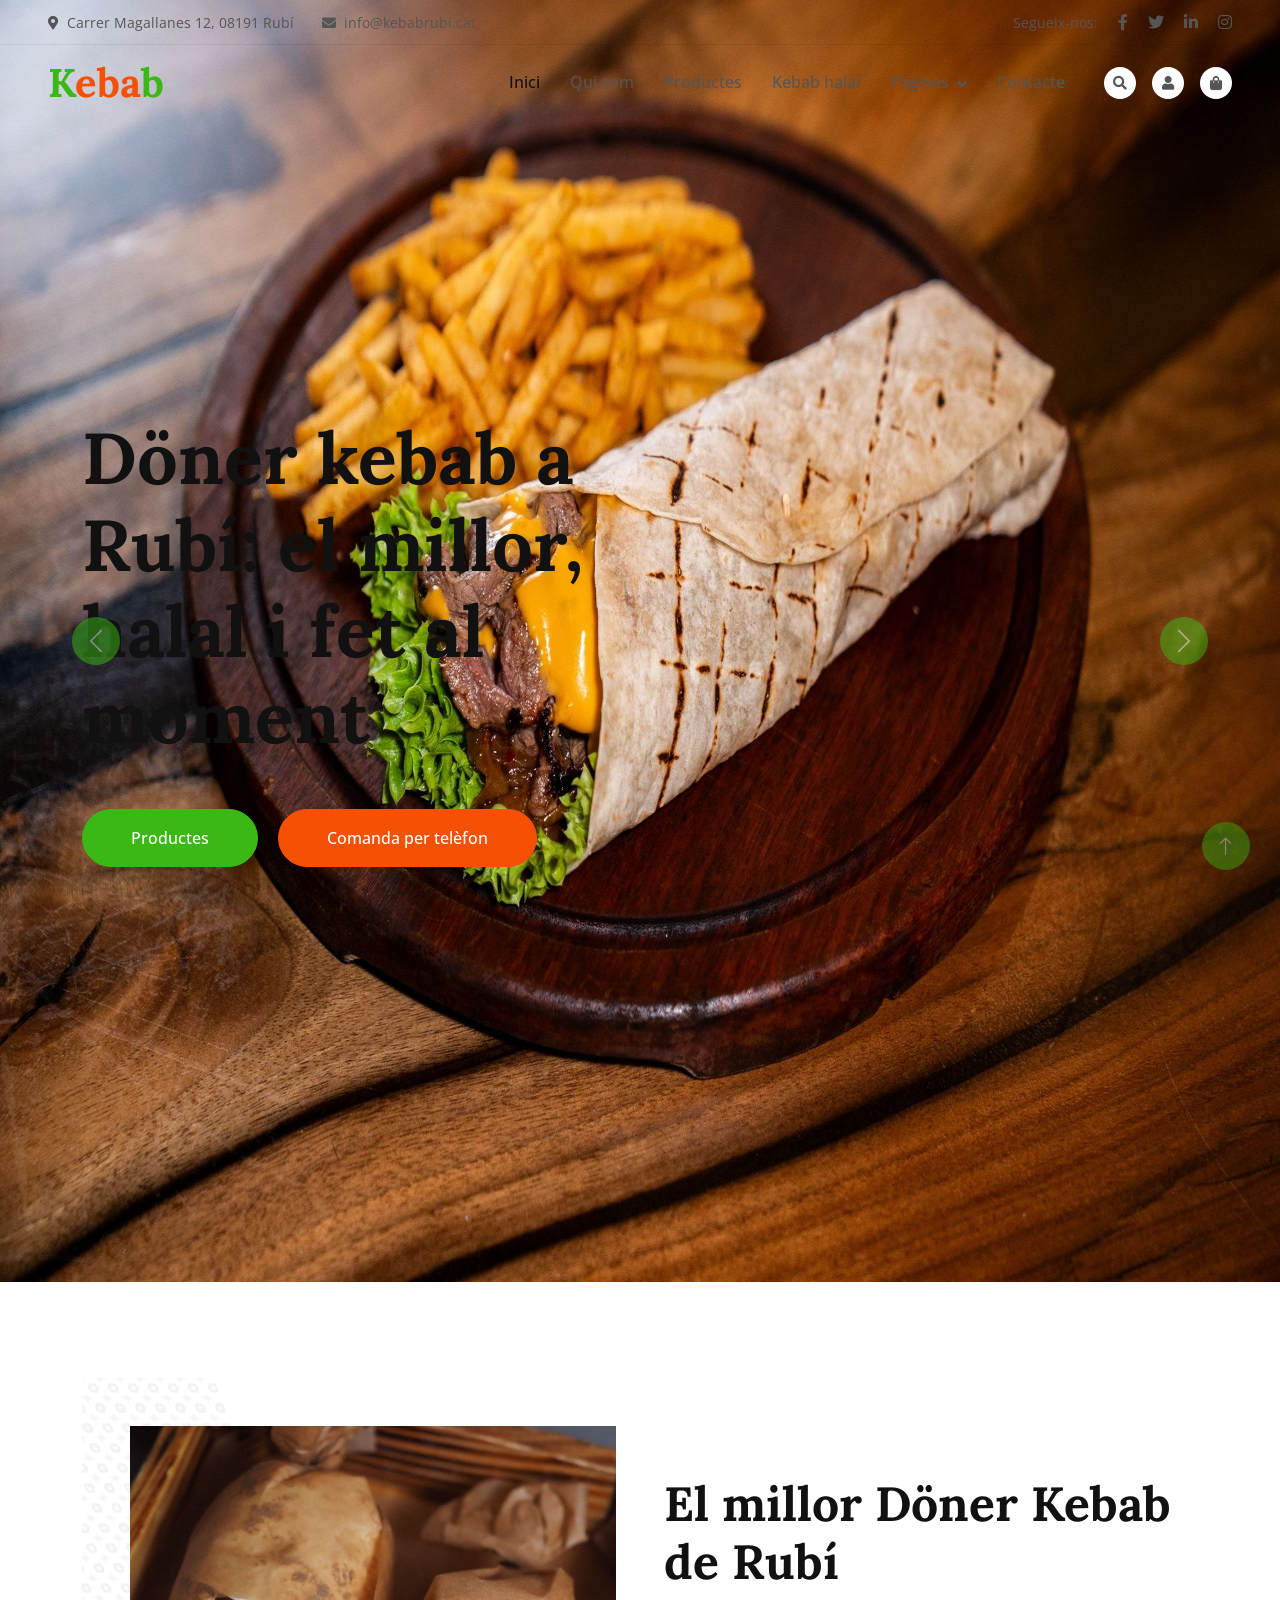
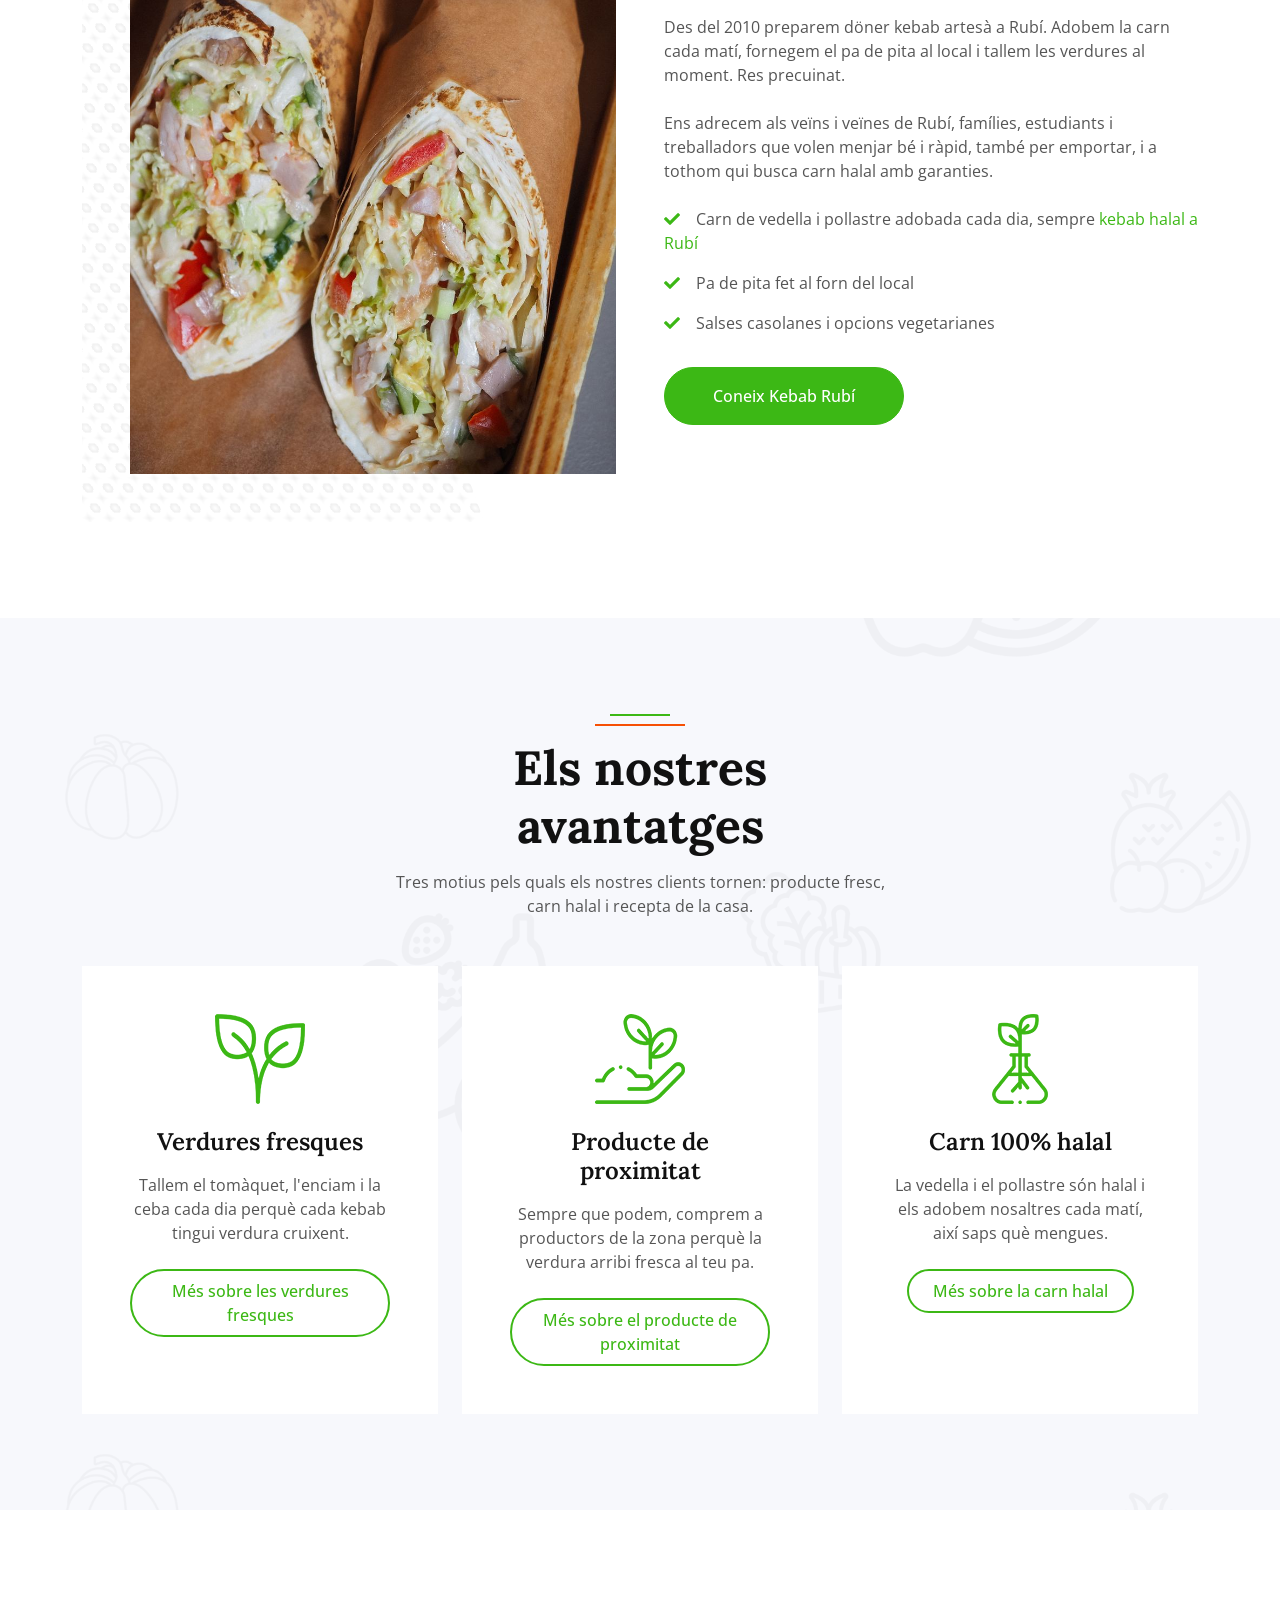
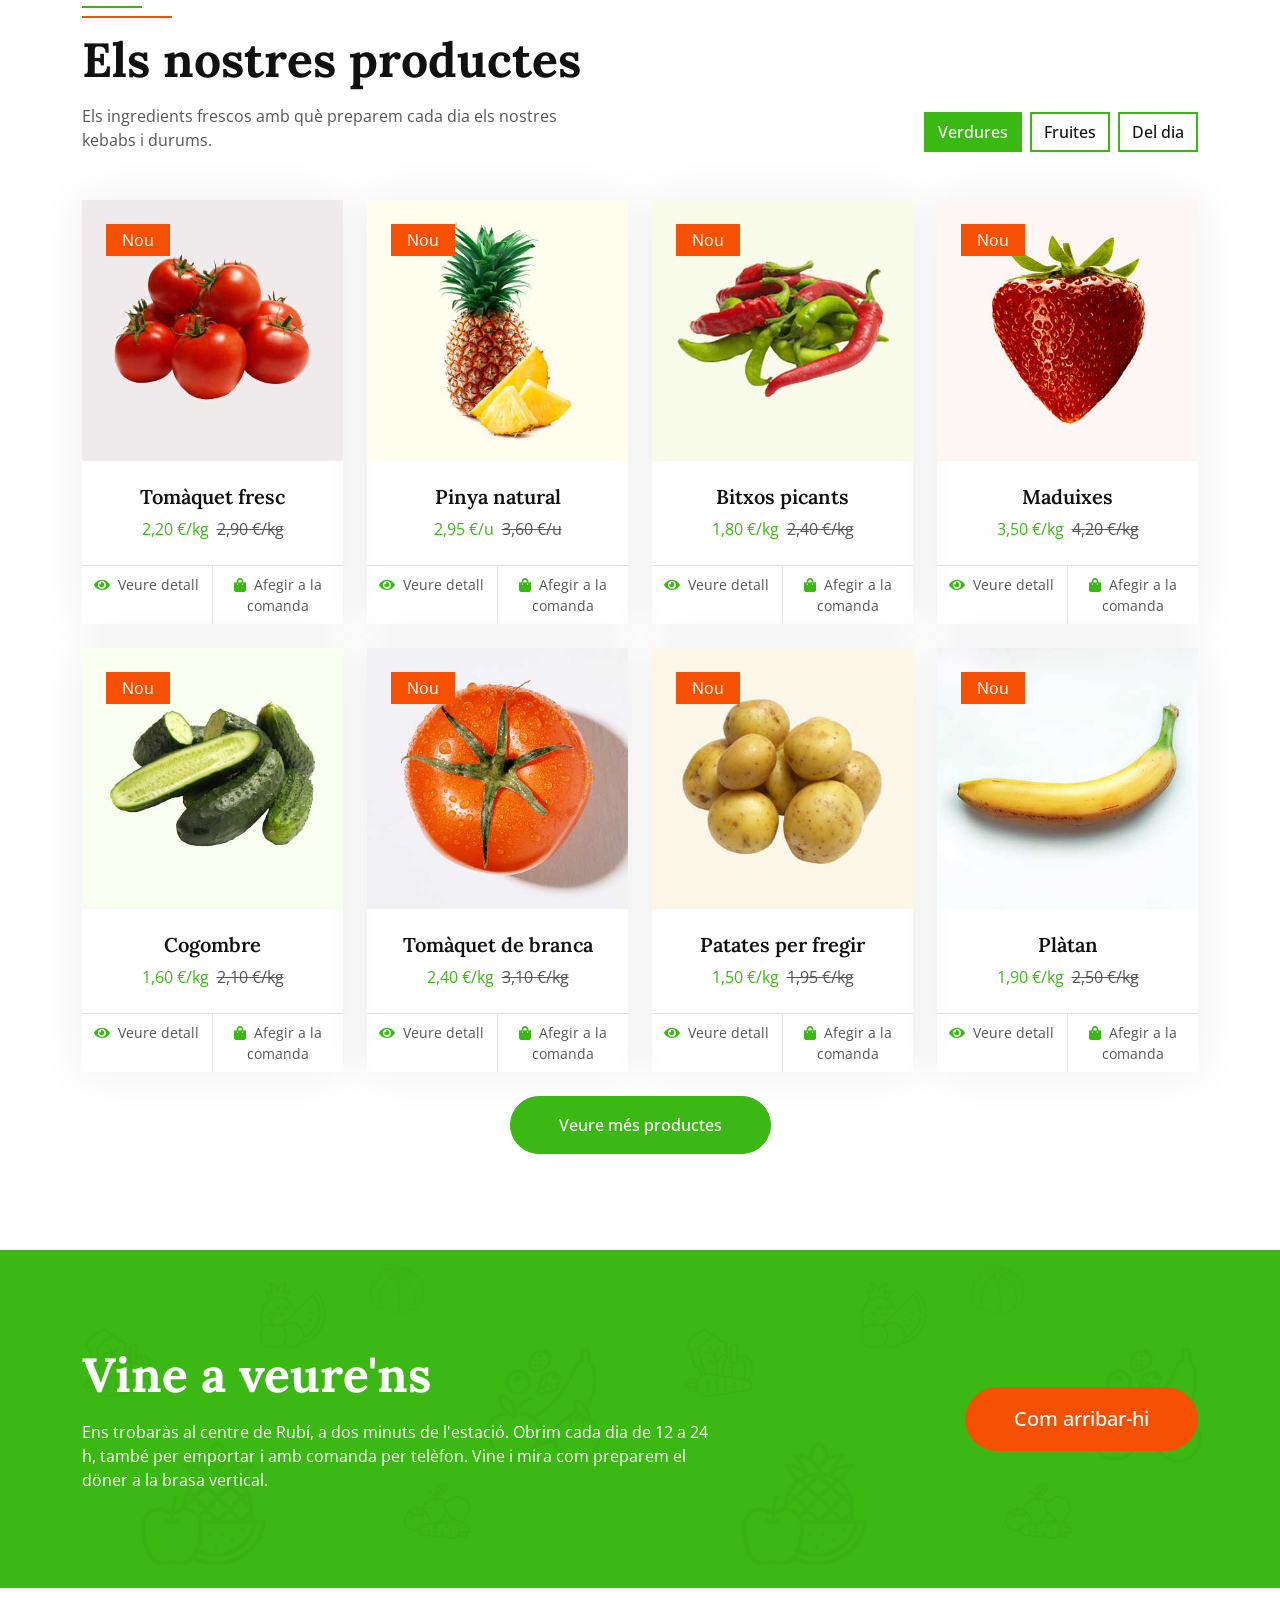
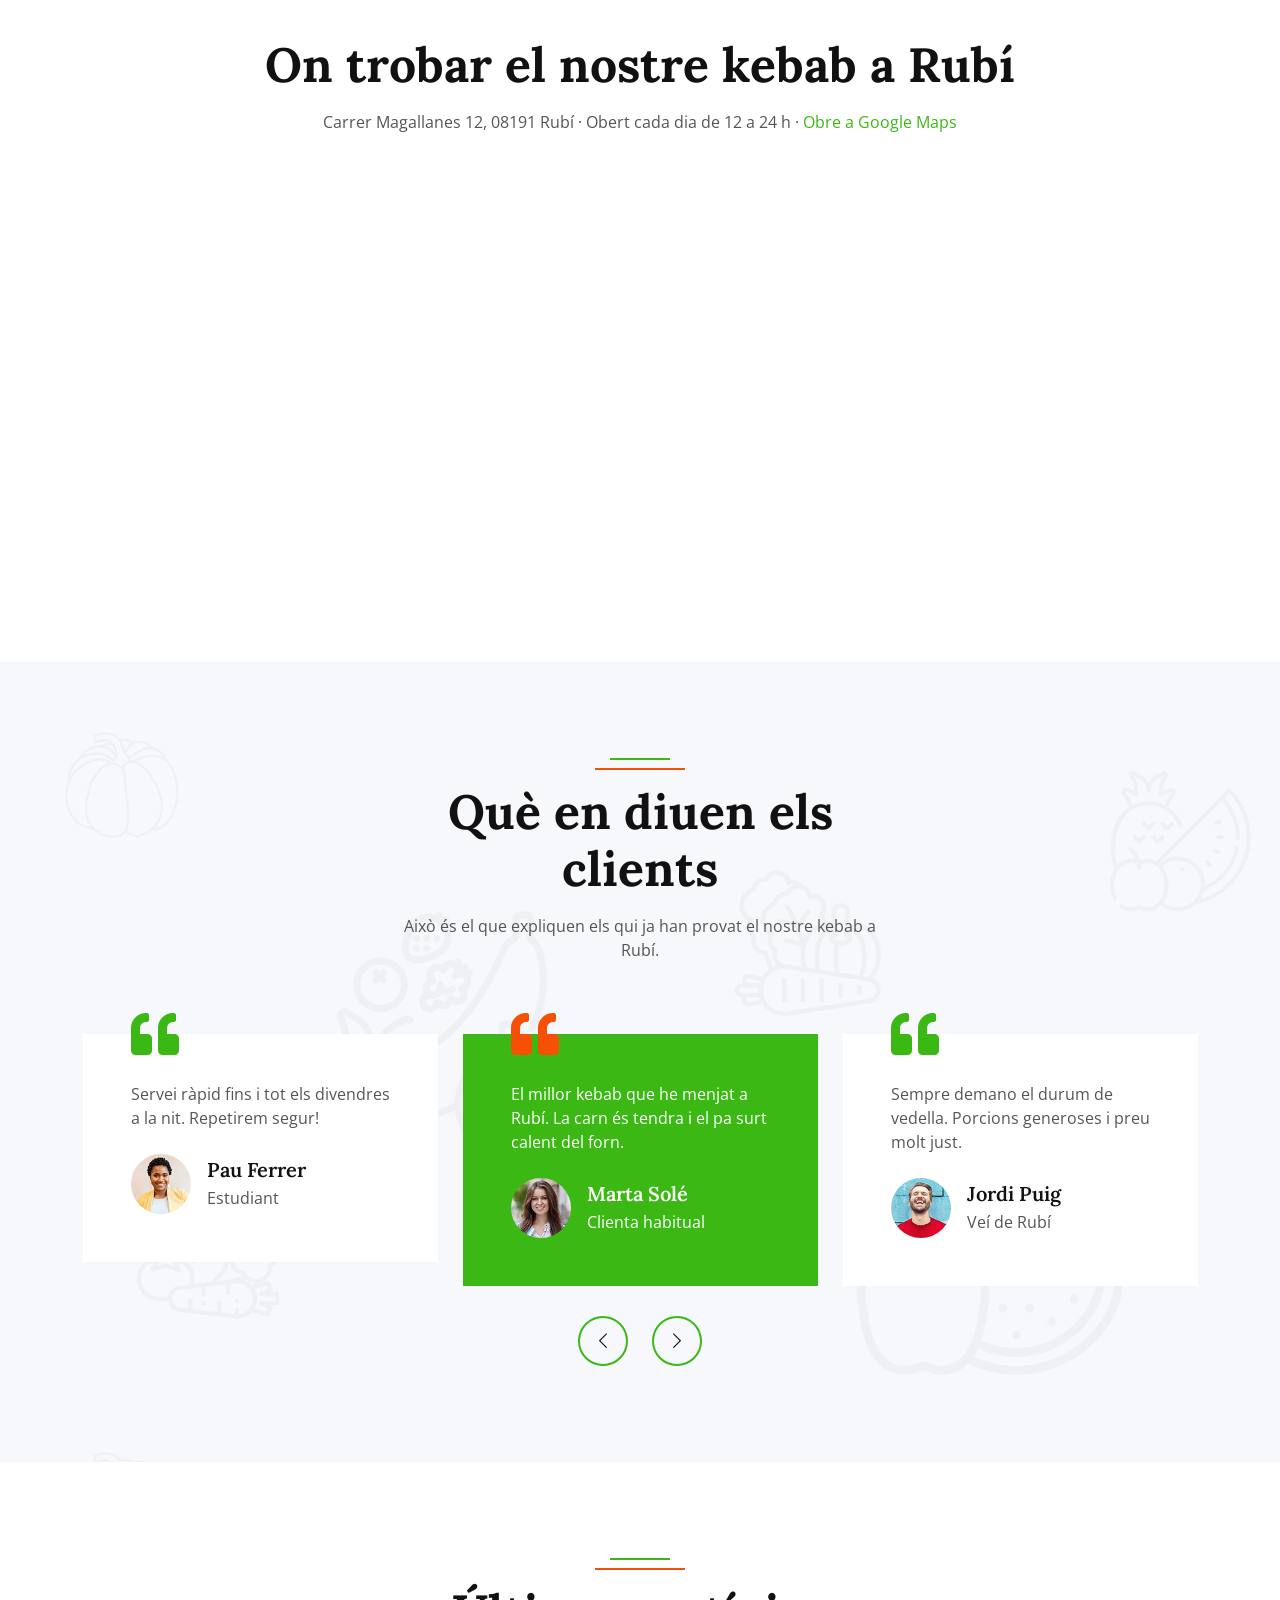
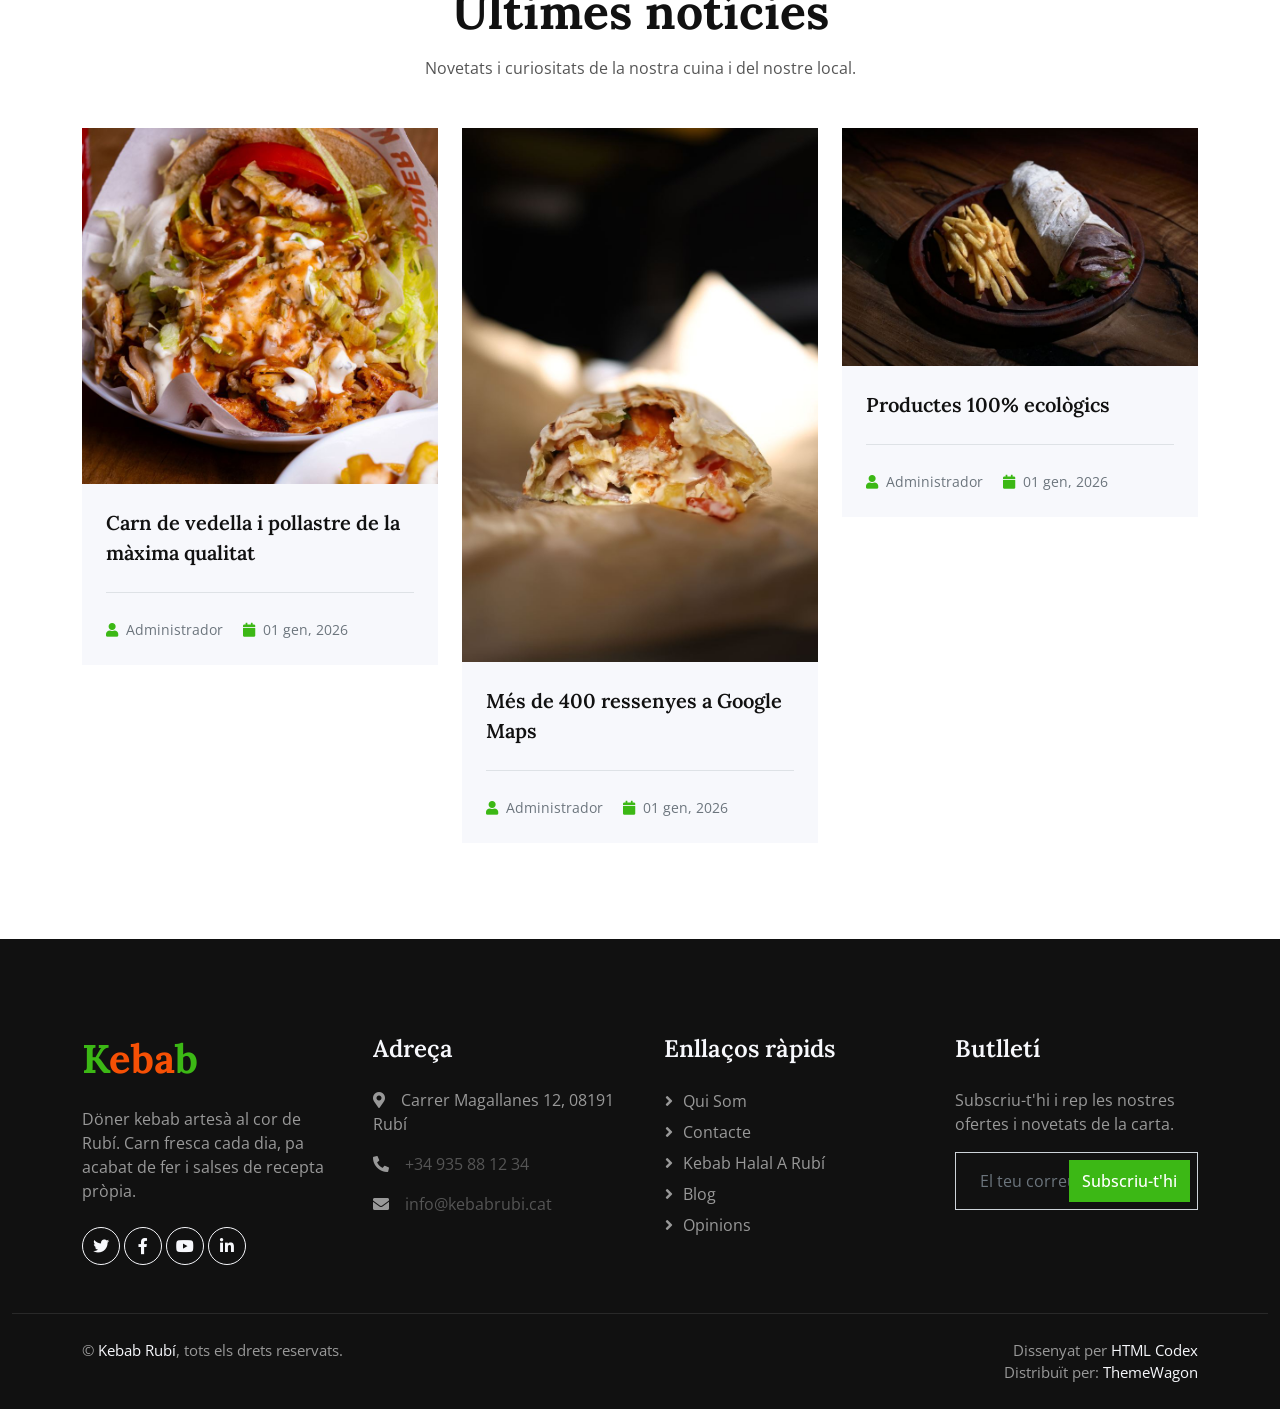
==== commit f80d3b97: "Contingut: text propi sense repeticions, public objectiu i menys repeticio de paraula clau - subtito" ====
--- a/index.html
+++ b/index.html
@@ -197,6 +197,7 @@
                 <div class="col-lg-6 wow fadeIn" data-wow-delay="0.5s">
                     <h2 class="display-5 mb-4">El millor Döner Kebab de Rubí</h2>
                     <p class="mb-4">Des del 2010 preparem döner kebab artesà a Rubí. Adobem la carn cada matí, fornegem el pa de pita al local i tallem les verdures al moment. Res precuinat.</p>
+                    <p class="mb-4">Ens adrecem als veïns i veïnes de Rubí, famílies, estudiants i treballadors que volen menjar bé i ràpid, també per emportar, i a tothom qui busca carn halal amb garanties.</p>
                     <p><i class="fa fa-check text-primary me-3"></i>Carn de vedella i pollastre adobada cada dia, sempre <a href="kebab-halal-rubi.html">kebab halal a Rubí</a></p>
                     <p><i class="fa fa-check text-primary me-3"></i>Pa de pita fet al forn del local</p>
                     <p><i class="fa fa-check text-primary me-3"></i>Salses casolanes i opcions vegetarianes</p>
@@ -213,14 +214,14 @@
         <div class="container">
             <div class="section-header text-center mx-auto mb-5 wow fadeInUp" data-wow-delay="0.1s" style="max-width: 500px;">
                 <h2 class="display-5 mb-3">Els nostres avantatges</h2>
-                <p>Fem el kebab com s'ha de fer: carn adobada per nosaltres, pa calent i verdures tallades al moment.</p>
+                <p>Tres motius pels quals els nostres clients tornen: producte fresc, carn halal i recepta de la casa.</p>
             </div>
             <div class="row g-4">
                 <div class="col-lg-4 col-md-6 wow fadeInUp" data-wow-delay="0.1s">
                     <div class="bg-white text-center h-100 p-4 p-xl-5">
                         <img class="img-fluid mb-4" src="img/icon-1.png" alt="Icona de verdures fresques" width="90" height="90" loading="lazy">
                         <h3 class="h4 mb-3">Verdures fresques</h3>
-                        <p class="mb-4">Treballem amb producte fresc i de proximitat perquè cada entrepà tingui el mateix gust de sempre.</p>
+                        <p class="mb-4">Tallem el tomàquet, l'enciam i la ceba cada dia perquè cada kebab tingui verdura cruixent.</p>
                         <a class="btn btn-outline-primary border-2 py-2 px-4 rounded-pill" href="feature.html">Més sobre les verdures fresques</a>
                     </div>
                 </div>
@@ -228,7 +229,7 @@
                     <div class="bg-white text-center h-100 p-4 p-xl-5">
                         <img class="img-fluid mb-4" src="img/icon-2.png" alt="Icona de producte de proximitat" width="90" height="90" loading="lazy">
                         <h3 class="h4 mb-3">Producte de proximitat</h3>
-                        <p class="mb-4">Treballem amb producte fresc i de proximitat perquè cada entrepà tingui el mateix gust de sempre.</p>
+                        <p class="mb-4">Sempre que podem, comprem a productors de la zona perquè la verdura arribi fresca al teu pa.</p>
                         <a class="btn btn-outline-primary border-2 py-2 px-4 rounded-pill" href="feature.html">Més sobre el producte de proximitat</a>
                     </div>
                 </div>
@@ -236,7 +237,7 @@
                     <div class="bg-white text-center h-100 p-4 p-xl-5">
                         <img class="img-fluid mb-4" src="img/icon-3.png" alt="Icona de carn halal" width="90" height="90" loading="lazy">
                         <h3 class="h4 mb-3">Carn 100% halal</h3>
-                        <p class="mb-4">Treballem amb producte fresc i de proximitat perquè cada entrepà tingui el mateix gust de sempre.</p>
+                        <p class="mb-4">La vedella i el pollastre són halal i els adobem nosaltres cada matí, així saps què mengues.</p>
                         <a class="btn btn-outline-primary border-2 py-2 px-4 rounded-pill" href="kebab-halal-rubi.html">Més sobre la carn halal</a>
                     </div>
                 </div>
@@ -253,7 +254,7 @@
                 <div class="col-lg-6">
                     <div class="section-header text-start mb-5 wow fadeInUp" data-wow-delay="0.1s" style="max-width: 500px;">
                         <h2 class="display-5 mb-3">Els nostres productes</h2>
-                        <p>Fem el kebab com s'ha de fer: carn adobada per nosaltres, pa calent i verdures tallades al moment.</p>
+                        <p>Els ingredients frescos amb què preparem cada dia els nostres kebabs i durums.</p>
                     </div>
                 </div>
                 <div class="col-lg-6 text-start text-lg-end wow slideInRight" data-wow-delay="0.1s">
@@ -838,7 +839,7 @@
         <div class="container">
             <div class="section-header text-center mx-auto mb-5 wow fadeInUp" data-wow-delay="0.1s" style="max-width: 500px;">
                 <h2 class="display-5 mb-3">Què en diuen els clients</h2>
-                <p>Fem el kebab com s'ha de fer: carn adobada per nosaltres, pa calent i verdures tallades al moment.</p>
+                <p>Això és el que expliquen els qui ja han provat el nostre kebab a Rubí.</p>
             </div>
             <div class="owl-carousel testimonial-carousel wow fadeInUp" data-wow-delay="0.1s">
                 <div class="testimonial-item position-relative bg-white p-5 mt-4">
@@ -896,7 +897,7 @@
         <div class="container">
             <div class="section-header text-center mx-auto mb-5 wow fadeInUp" data-wow-delay="0.1s" style="max-width: 500px;">
                 <h2 class="display-5 mb-3">Últimes notícies</h2>
-                <p>Fem el kebab com s'ha de fer: carn adobada per nosaltres, pa calent i verdures tallades al moment.</p>
+                <p>Novetats i curiositats de la nostra cuina i del nostre local.</p>
             </div>
             <div class="row g-4">
                 <div class="col-lg-4 col-md-6 wow fadeInUp" data-wow-delay="0.1s">
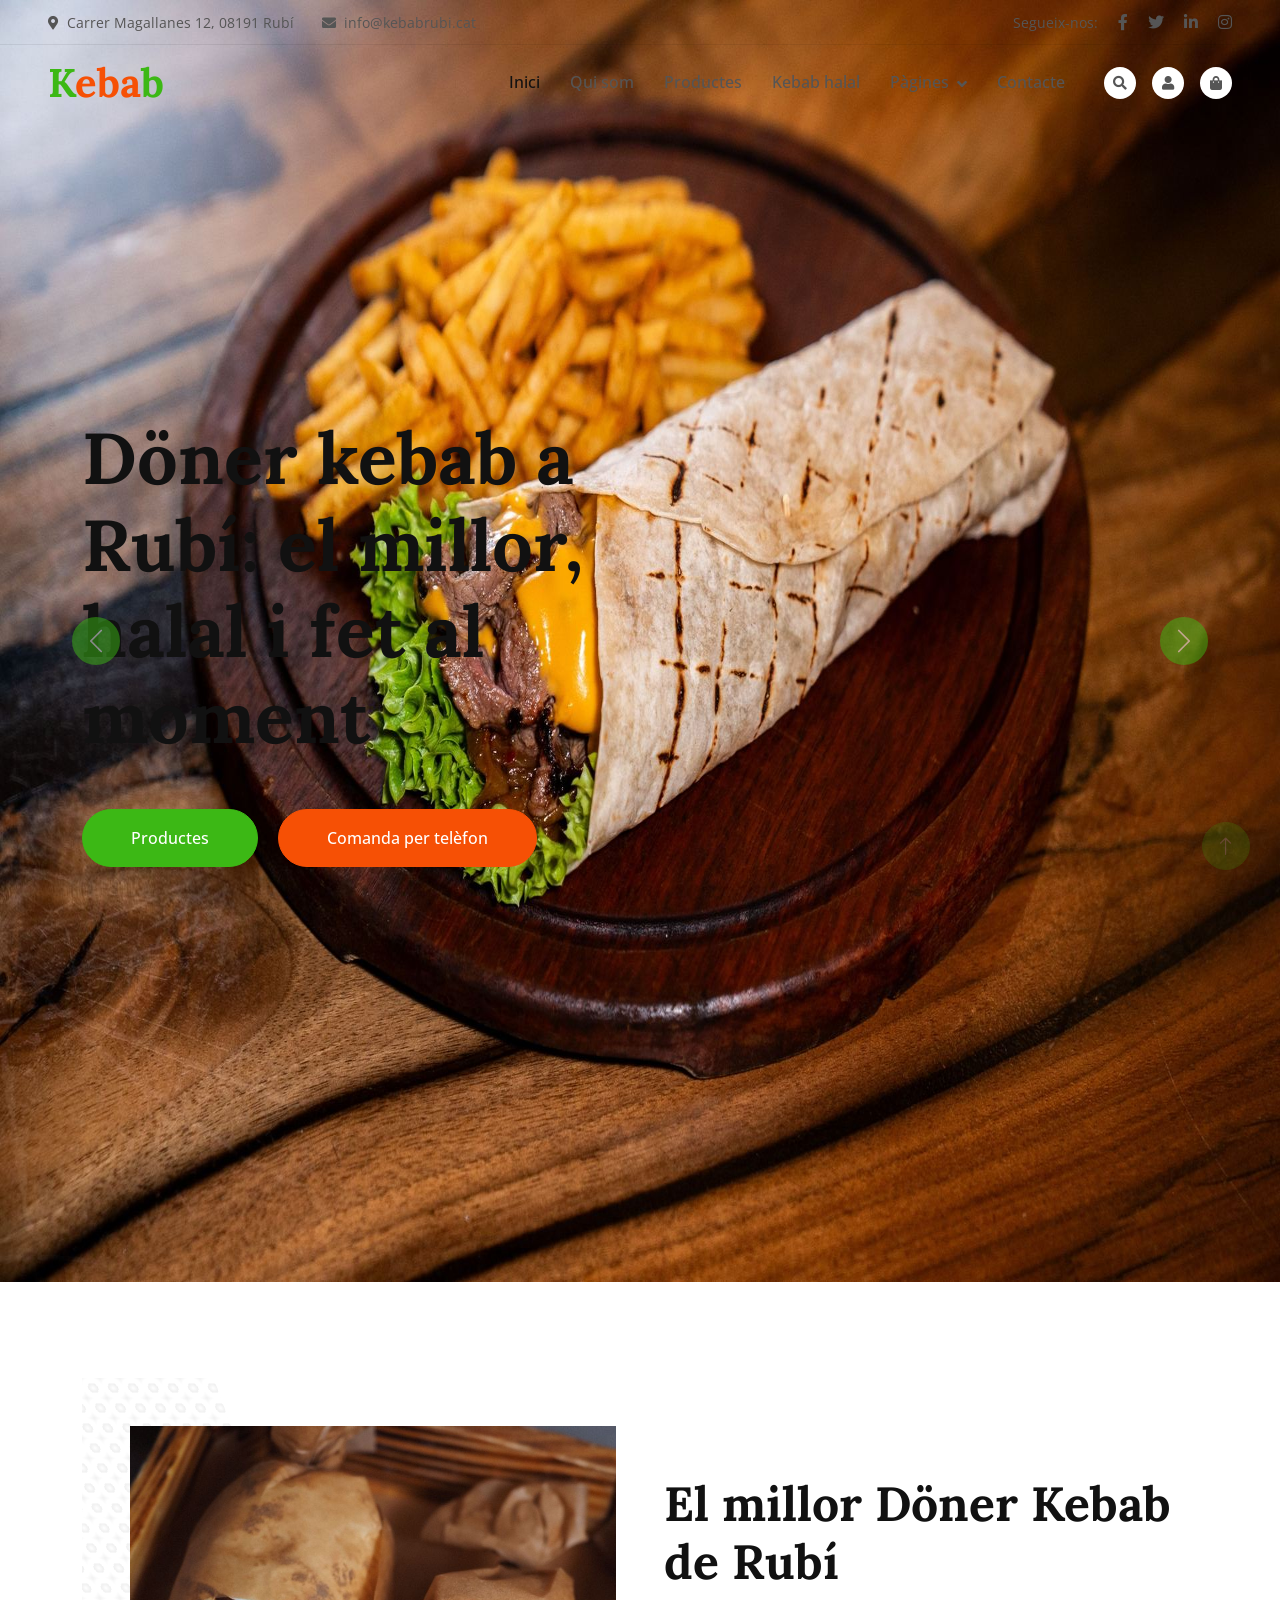
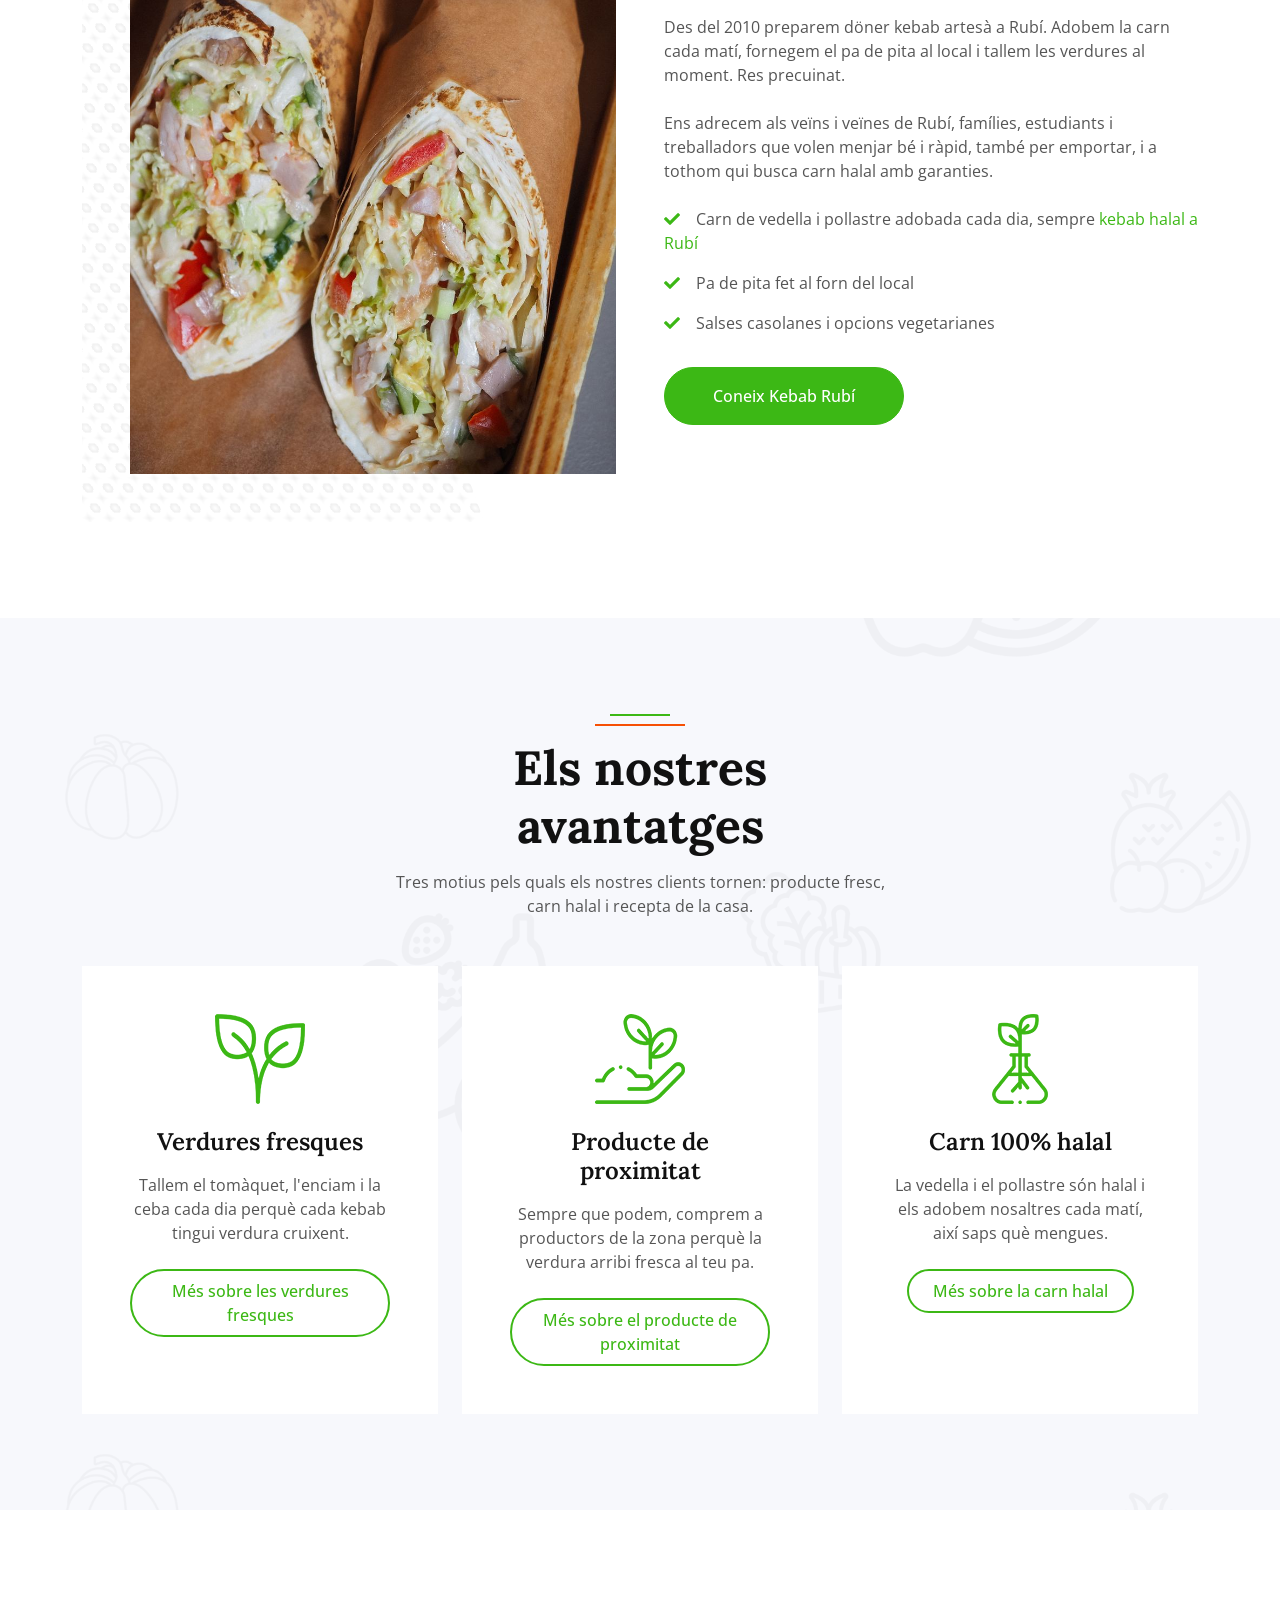
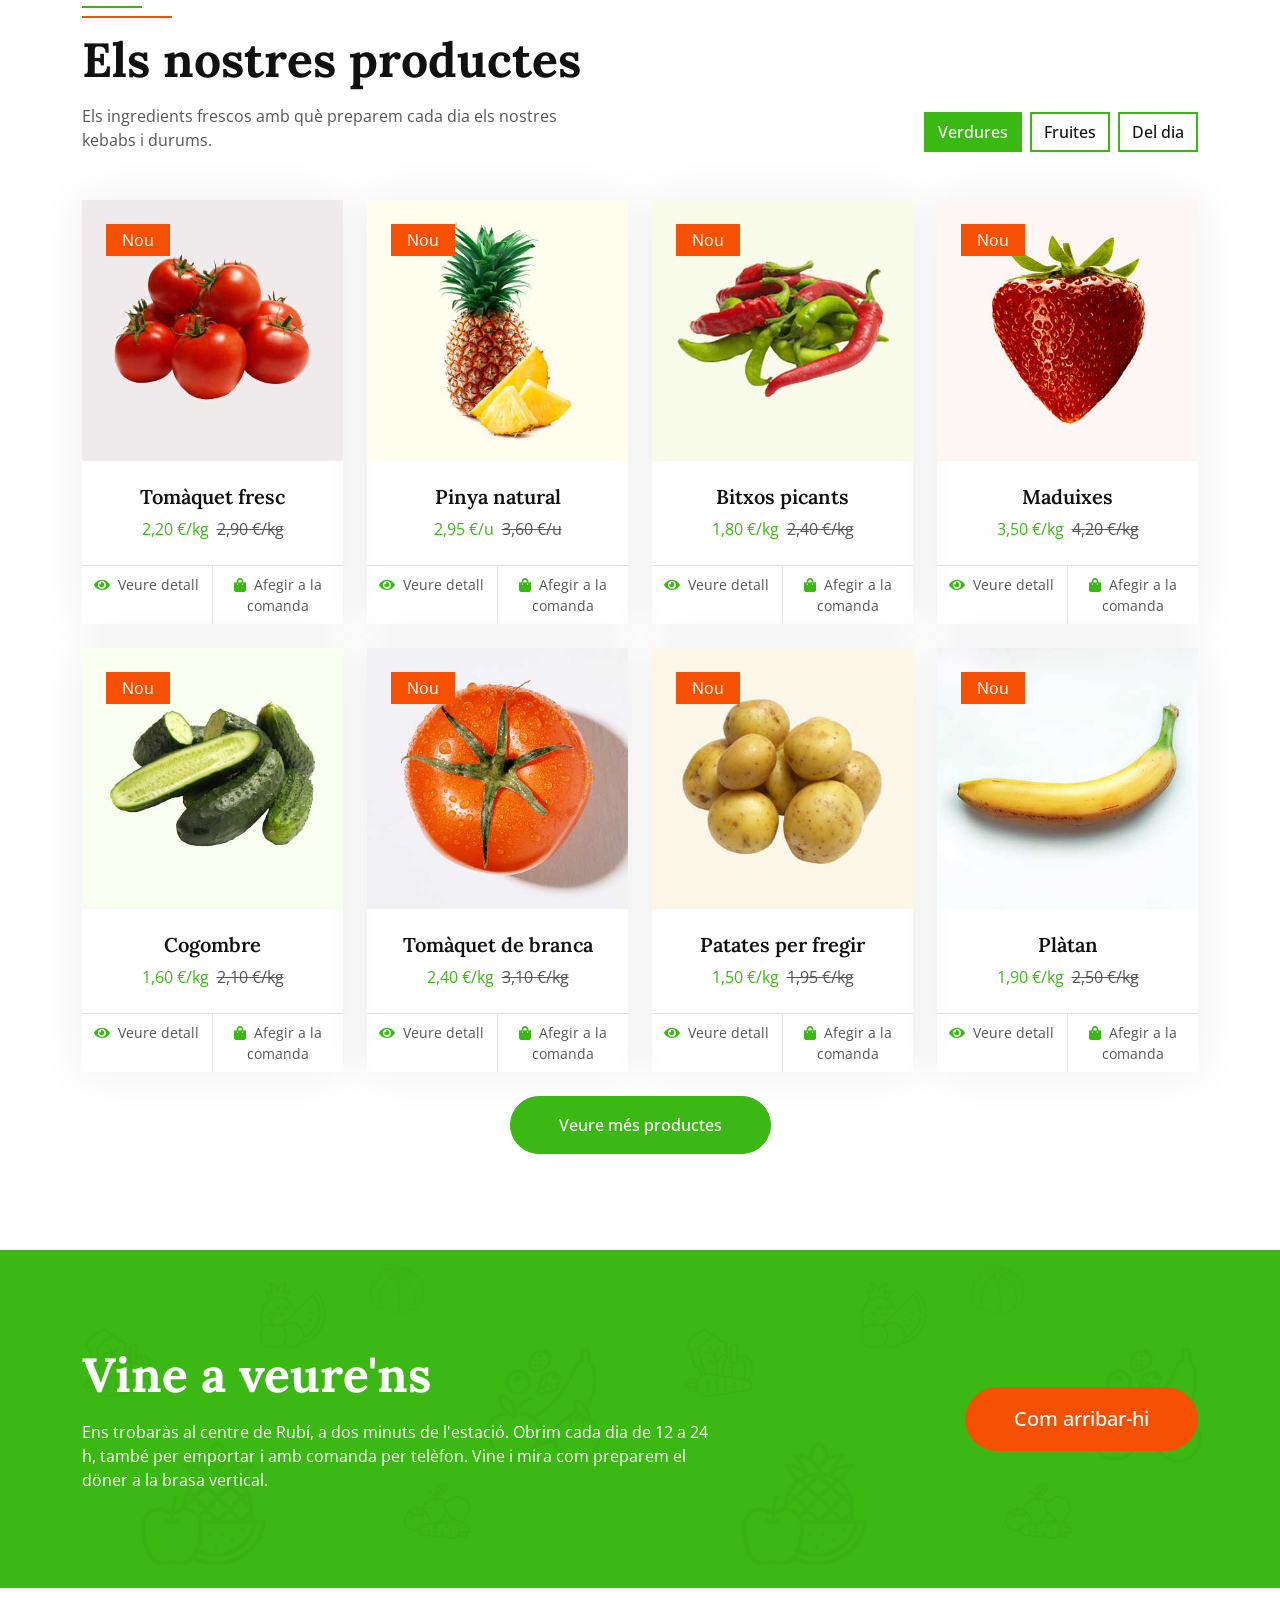
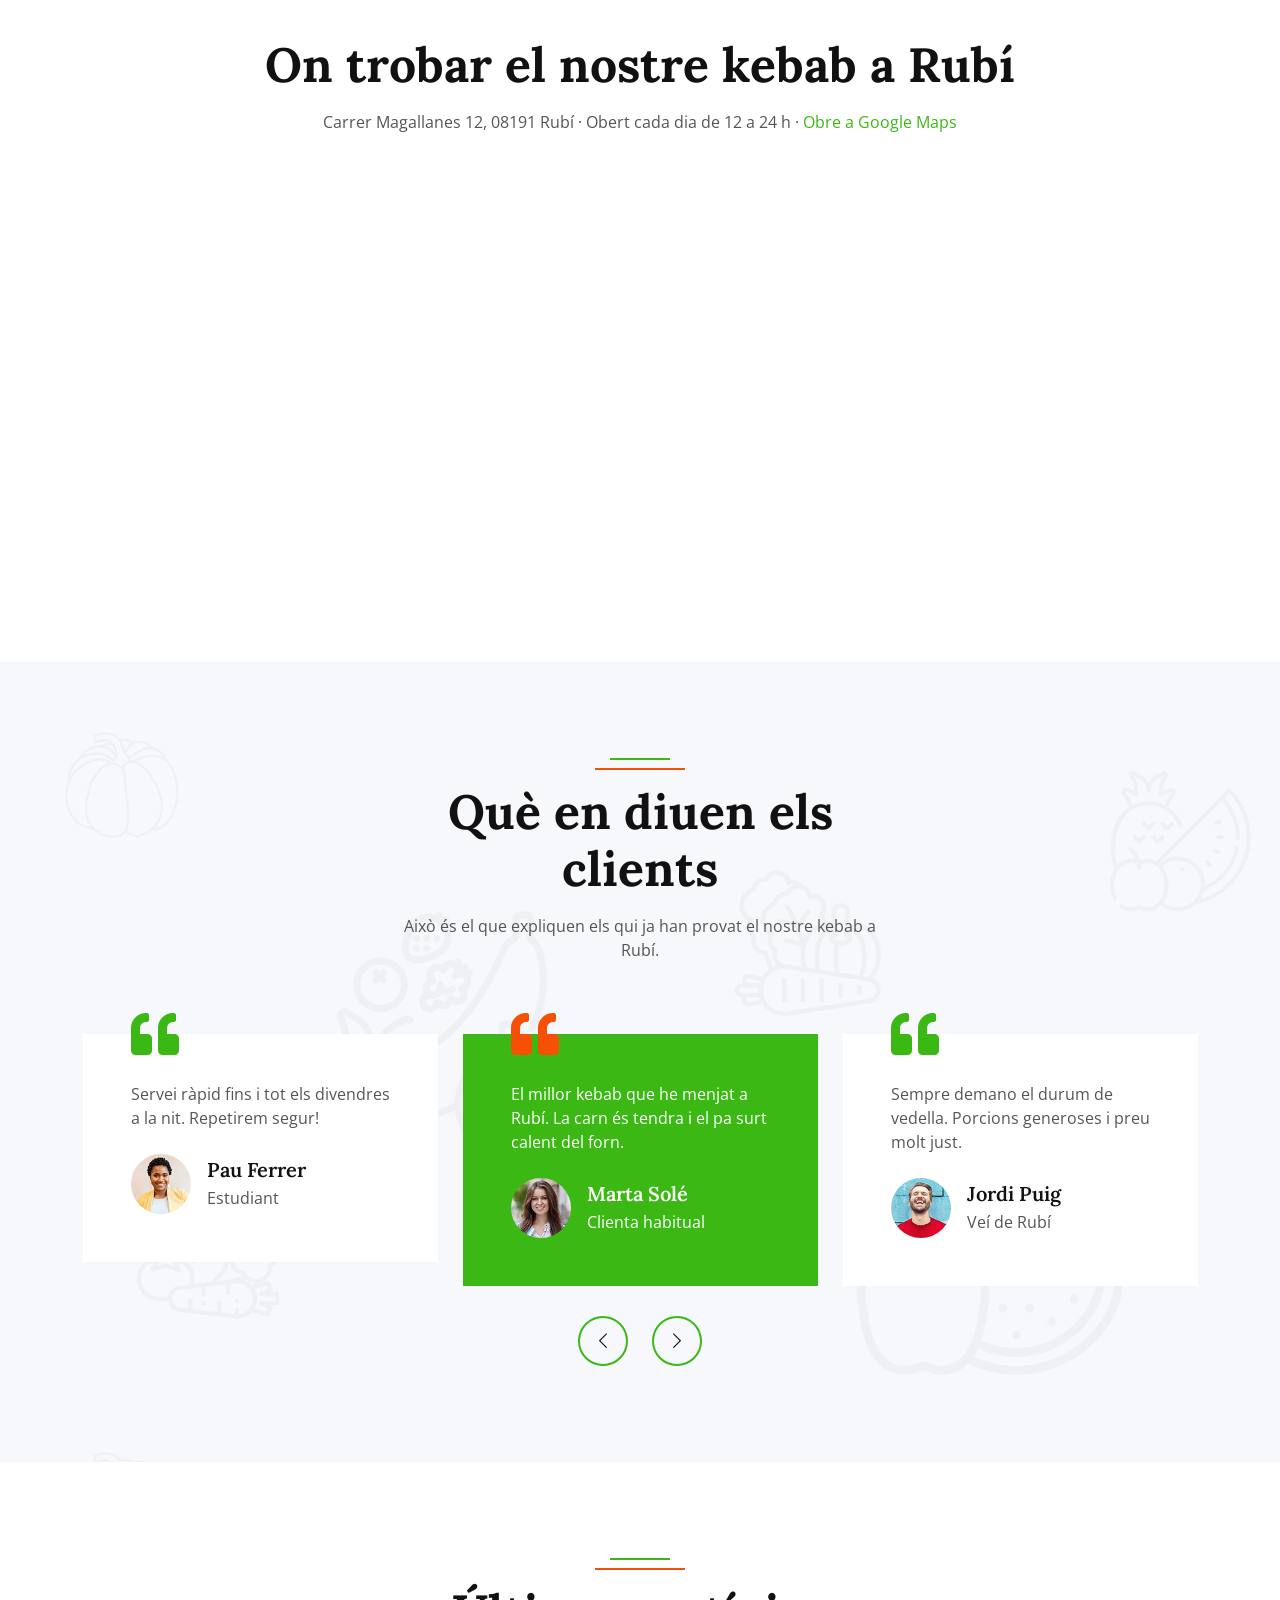
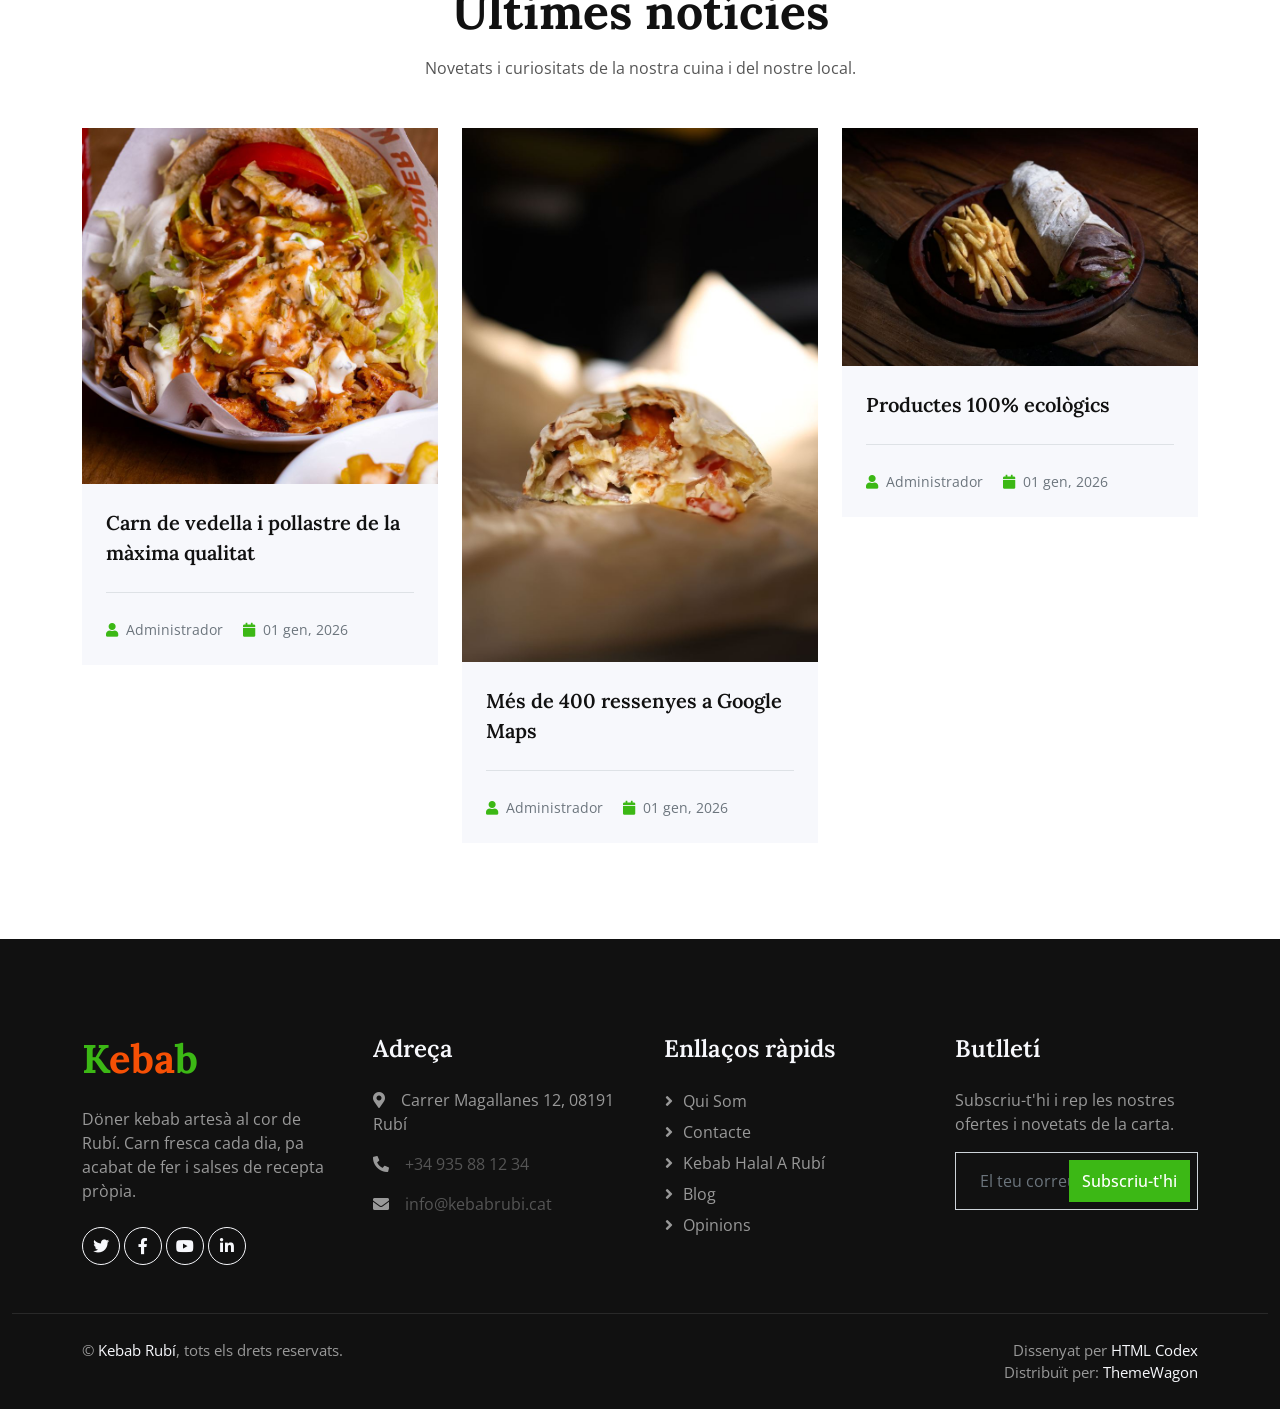
==== commit f9694e99: "etiquta meta google-site" ====
--- a/index.html
+++ b/index.html
@@ -5,6 +5,7 @@
     <meta charset="utf-8">
     <title>Döner kebab a Rubí | Carn halal i pa fresc – Kebab Rubí</title>
     <meta content="width=device-width, initial-scale=1.0" name="viewport">
+    <meta name="google-site-verification" content="N1d0kJ4Slr_mrIqeDA7HONJs0og5m4JV2YbAxvWQm4Q" />
     <meta name="description" content="Döner kebab halal a Rubí: carn adobada cada dia, pa de pita fet al local i verdures fresques. Obert de 12 a 24 h al Carrer Magallanes 12. Vine a provar-lo!">
     <meta name="robots" content="index, follow, max-image-preview:large">
     <link rel="canonical" href="https://andrewvalarezoalum-ctrl.github.io/SEO-KEBAB/">
